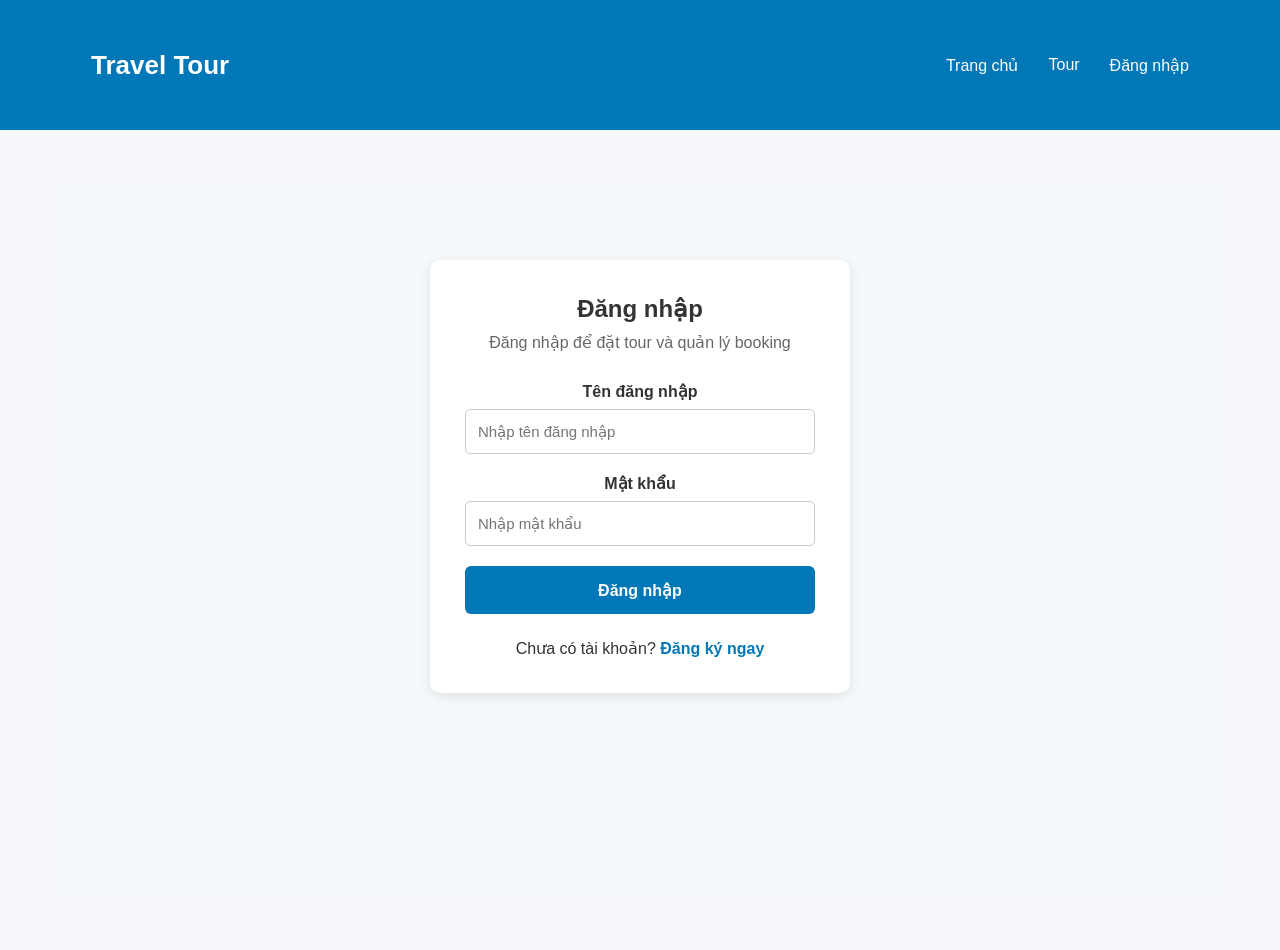
==== pages/admin-bookings.html @ 0fa82b5b "Hoàn thiện quản lý booking và hoàn tiền" ====
<!DOCTYPE html>
<html lang="vi">

<head>
    <meta charset="UTF-8">
    <meta name="viewport" content="width=device-width, initial-scale=1.0">

    <title>Quản lý Booking - Travel Tour</title>

    <link rel="stylesheet" href="../css/style.css">
</head>

<body>

    <!-- Header -->
    <header class="header">

        <div class="container navbar">

            <div class="logo">
                Travel Tour
            </div>

            <nav class="menu">

                <a href="../index.html">
                    Trang chủ
                </a>

                <a href="tours.html">
                    Tour
                </a>

                <a href="admin-bookings.html">
                    Quản lý Booking
                </a>

                <a href="#" id="logoutLink">
                    Đăng xuất
                </a>

            </nav>

        </div>

    </header>


    <!-- Nội dung -->
    <main>

        <section class="booking-page">

            <div class="container">

                <div class="section-title">

                    <h1>
                        Quản lý Booking
                    </h1>

                    <p>
                        Quản lý đơn đặt tour và hoàn tiền
                    </p>

                </div>


                <!-- Danh sách Booking -->

                <div id="bookingList">

                    <p>
                        Đang tải danh sách booking...
                    </p>

                </div>

            </div>

        </section>

    </main>


    <script src="../js/api.js"></script>

    <script>

        // =========================
        // Kiểm tra đăng nhập
        // =========================

        const token =
            localStorage.getItem("token");

        const userData =
            localStorage.getItem("user");


        if (!token || !userData) {

            alert(
                "Bạn cần đăng nhập."
            );

            window.location.href =
                "login.html";

        }


        const user =
            JSON.parse(userData);


        // =========================
        // Kiểm tra quyền
        // =========================

        if (
            user.role !== "Admin" &&
            user.role !== "Staff"
        ) {

            alert(
                "Bạn không có quyền truy cập trang này."
            );

            window.location.href =
                "../index.html";

        }


        // =========================
        // Hiển thị danh sách Booking
        // =========================

        async function loadBookings() {

            const bookingList =
                document.getElementById(
                    "bookingList"
                );


            try {

                const response =
                    await fetch(
                        `${API_BASE_URL}/Booking`,
                        {
                            headers: {

                                "Authorization":
                                    `Bearer ${token}`

                            }
                        }
                    );


                if (!response.ok) {

                    throw new Error(
                        "Không thể lấy danh sách booking"
                    );

                }


                const bookings =
                    await response.json();


                // Không có booking

                if (bookings.length === 0) {

                    bookingList.innerHTML = `

                        <div class="booking-form">

                            <h2>
                                Chưa có booking
                            </h2>

                            <p>
                                Hệ thống chưa có đơn đặt tour nào.
                            </p>

                        </div>

                    `;

                    return;

                }


                // Xóa nội dung cũ

                bookingList.innerHTML = "";


                // Hiển thị từng booking

                bookings.forEach(
                    booking => {

                        const bookingItem =
                            document.createElement(
                                "div"
                            );


                        bookingItem.className =
                            "booking-form";


                        bookingItem.innerHTML = `

                            <h2>
                                Booking #${booking.bookingId}
                            </h2>


                            <div class="summary-item">

                                <span>
                                    Tour ID
                                </span>

                                <strong>
                                    ${booking.tourId}
                                </strong>

                            </div>


                            <div class="summary-item">

                                <span>
                                    Customer ID
                                </span>

                                <strong>
                                    ${booking.customerId}
                                </strong>

                            </div>


                            <div class="summary-item">

                                <span>
                                    Số lượng
                                </span>

                                <strong>
                                    ${booking.numberOfPeople}
                                    người
                                </strong>

                            </div>


                            <div class="summary-item">

                                <span>
                                    Tổng tiền
                                </span>

                                <strong>
                                    ${formatPrice(
                                        booking.totalPrice
                                    )}
                                </strong>

                            </div>


                            <div class="summary-item">

                                <span>
                                    Ngày đặt
                                </span>

                                <strong>
                                    ${formatDate(
                                        booking.bookingDate
                                    )}
                                </strong>

                            </div>


                            <div class="summary-item">

                                <span>
                                    Trạng thái
                                </span>

                                <strong>
                                    ${booking.status}
                                </strong>

                            </div>


                            ${
                                booking.status === "Cancelled"
                                ?

                                `

                                    <button
                                        class="booking-button"
                                        type="button"
                                        onclick="refundBooking(${booking.bookingId})">

                                        Hoàn tiền

                                    </button>

                                `

                                :

                                booking.status === "Refunded"

                                ?

                                `

                                    <p>
                                        <strong>
                                            Đã hoàn tiền
                                        </strong>
                                    </p>

                                `

                                :

                                ""

                            }

                        `;


                        bookingList.appendChild(
                            bookingItem
                        );

                    }
                );

            }
            catch (error) {

                console.error(error);


                bookingList.innerHTML = `

                    <div class="booking-form">

                        <p>
                            Không thể tải danh sách booking.
                        </p>

                    </div>

                `;

            }

        }


        // =========================
        // Hoàn tiền
        // =========================

        async function refundBooking(
            bookingId
        ) {

            const confirmRefund =
                confirm(
                    "Bạn có chắc chắn muốn hoàn tiền cho booking này không?"
                );


            if (!confirmRefund) {

                return;

            }


            try {

                const response =
                    await fetch(
                        `${API_BASE_URL}/Booking/${bookingId}/refund`,
                        {
                            method: "POST",

                            headers: {

                                "Authorization":
                                    `Bearer ${token}`

                            }
                        }
                    );


                const text =
                    await response.text();


                console.log(
                    "Refund status:",
                    response.status
                );


                console.log(
                    "Refund response:",
                    text
                );


                if (!response.ok) {

                    let message =
                        "Hoàn tiền thất bại.";


                    try {

                        const data =
                            JSON.parse(text);

                        message =
                            data.message ||
                            message;

                    }
                    catch (e) {
                        // Không phải JSON
                    }


                    alert(message);

                    return;

                }


                let message =
                    "Hoàn tiền thành công!";


                if (text) {

                    try {

                        const data =
                            JSON.parse(text);

                        message =
                            data.message ||
                            message;

                    }
                    catch (e) {
                        // Không phải JSON
                    }

                }


                alert(message);


                // Tải lại danh sách

                loadBookings();

            }
            catch (error) {

                console.error(error);

                alert(
                    "Không thể kết nối đến Backend."
                );

            }

        }


        // =========================
        // Định dạng tiền
        // =========================

        function formatPrice(price) {

            return Number(price)
                .toLocaleString("vi-VN")
                + " VNĐ";

        }


        // =========================
        // Định dạng ngày
        // =========================

        function formatDate(date) {

            return new Date(date)
                .toLocaleString("vi-VN");

        }


        // =========================
        // Đăng xuất
        // =========================

        const logoutLink =
            document.getElementById(
                "logoutLink"
            );


        logoutLink.addEventListener(
            "click",
            function (event) {

                event.preventDefault();


                localStorage.removeItem(
                    "token"
                );

                localStorage.removeItem(
                    "user"
                );

                localStorage.removeItem(
                    "booking"
                );


                window.location.href =
                    "../index.html";

            }
        );


        // =========================
        // Chạy
        // =========================

        loadBookings();

    </script>

</body>

</html>
---- css/style.css ----
* {
    margin: 0;
    padding: 0;
    box-sizing: border-box;
}

body {
    font-family: Arial, sans-serif;
    background-color: #f5f7fa;
    color: #333;
}

header {
    background-color: #0077b6;
    color: white;
    padding: 30px;
    text-align: center;
}

header h1 {
    margin-bottom: 10px;
}

main {
    max-width: 1200px;
    margin: 40px auto;
    padding: 20px;
    text-align: center;
}

.container {
    width: 90%;
    max-width: 1200px;
    margin: 0 auto;
}

/* Header */

.header {
    background-color: #0077b6;
    color: white;
}

.navbar {
    min-height: 70px;
    display: flex;
    align-items: center;
    justify-content: space-between;
}

.logo {
    font-size: 26px;
    font-weight: bold;
}

.menu {
    display: flex;
    gap: 30px;
}

.menu a {
    color: white;
    text-decoration: none;
    font-size: 16px;
}

.menu a:hover {
    text-decoration: underline;
}

/* Hero */

.hero {
    min-height: 500px;
    display: flex;
    align-items: center;
    text-align: center;
    background-color: #eaf6ff;
}

.hero-content {
    padding: 60px 20px;
}

.hero h1 {
    font-size: 42px;
    margin-bottom: 20px;
}

.hero p {
    font-size: 20px;
    margin-bottom: 30px;
}

.hero button {
    padding: 14px 30px;
    border: none;
    border-radius: 6px;
    background-color: #0077b6;
    color: white;
    font-size: 16px;
    cursor: pointer;
}

.hero button:hover {
    background-color: #005f8f;
}

/* Tour nổi bật */

.featured-tours {
    padding: 70px 0;
    background-color: #ffffff;
}

.section-title {
    text-align: center;
    margin-bottom: 40px;
}

.section-title h2 {
    font-size: 32px;
    margin-bottom: 10px;
}

.section-title p {
    color: #666;
    font-size: 17px;
}

.tour-list {
    display: grid;
    grid-template-columns: repeat(3, 1fr);
    gap: 25px;
}

.tour-card {
    background-color: white;
    border-radius: 10px;
    overflow: hidden;
    box-shadow: 0 3px 12px rgba(0, 0, 0, 0.12);
    transition: transform 0.2s;
}

.tour-card:hover {
    transform: translateY(-5px);
}

.tour-image {
    height: 180px;
    background-color: #90dbf4;
    display: flex;
    align-items: center;
    justify-content: center;
}

.tour-image span {
    font-size: 28px;
    font-weight: bold;
    color: white;
}

.tour-info {
    padding: 20px;
}

.tour-info h3 {
    font-size: 20px;
    margin-bottom: 12px;
}

.tour-info p {
    margin-bottom: 10px;
    line-height: 1.5;
}

.destination {
    color: #0077b6;
    font-weight: bold;
}

.tour-bottom {
    margin-top: 20px;
    display: flex;
    align-items: center;
    justify-content: space-between;
}

.tour-bottom strong {
    color: #e63946;
    font-size: 17px;
}

.tour-bottom button {
    border: none;
    padding: 10px 15px;
    border-radius: 5px;
    background-color: #0077b6;
    color: white;
    cursor: pointer;
}

.tour-bottom button:hover {
    background-color: #005f8f;
}

/* Tìm kiếm tour */

.search-section {
    padding: 70px 0;
    background-color: #f5f9fc;
}

.search-box {
    background-color: white;
    padding: 30px;
    border-radius: 10px;
    box-shadow: 0 3px 12px rgba(0, 0, 0, 0.1);

    display: grid;
    grid-template-columns: 1.5fr 1fr 1fr auto;
    gap: 20px;
    align-items: end;
}

.search-field {
    display: flex;
    flex-direction: column;
}

.search-field label {
    margin-bottom: 8px;
    font-weight: bold;
}

.search-field input {
    height: 45px;
    padding: 0 12px;
    border: 1px solid #ccc;
    border-radius: 5px;
    font-size: 15px;
}

.search-field input:focus {
    outline: none;
    border-color: #0077b6;
}

.search-button {
    height: 45px;
    padding: 0 25px;
    border: none;
    border-radius: 5px;
    background-color: #0077b6;
    color: white;
    font-size: 15px;
    cursor: pointer;
}

.search-button:hover {
    background-color: #005f8f;
}
/* Trang danh sách Tour */

.tour-page {
    padding: 70px 0;
    min-height: 600px;
    background-color: #f5f9fc;
}

.tour-page .section-title h1 {
    font-size: 36px;
}
/* Trang chi tiết Tour */

.tour-detail {
    padding: 60px 0;
    background-color: #f5f9fc;
    min-height: 700px;
}

.detail-image {
    height: 300px;
    background-color: #90dbf4;
    border-radius: 10px;
    display: flex;
    align-items: center;
    justify-content: center;
    margin-bottom: 35px;
}

.detail-image span {
    color: white;
    font-size: 42px;
    font-weight: bold;
}

.detail-content {
    display: grid;
    grid-template-columns: 2fr 1fr;
    gap: 35px;
}

.detail-main {
    background-color: white;
    padding: 30px;
    border-radius: 10px;
}

.detail-main h1 {
    font-size: 32px;
    margin-bottom: 15px;
}

.detail-location {
    color: #0077b6;
    font-weight: bold;
}

.tour-meta {
    display: flex;
    gap: 25px;
    margin: 25px 0;
    padding: 15px 0;
    border-top: 1px solid #ddd;
    border-bottom: 1px solid #ddd;
}

.detail-main h2 {
    margin-top: 30px;
    margin-bottom: 15px;
}

.detail-main p {
    line-height: 1.7;
}

.itinerary {
    margin-top: 20px;
}

.day {
    border-left: 4px solid #0077b6;
    padding: 10px 20px;
    margin-bottom: 15px;
    background-color: #f5f9fc;
}

.day h3 {
    margin-bottom: 8px;
}

.booking-card {
    background-color: white;
    padding: 30px;
    border-radius: 10px;
    height: fit-content;
    box-shadow: 0 3px 12px rgba(0, 0, 0, 0.1);
}

.booking-card h2 {
    margin-bottom: 25px;
}

.booking-card p {
    margin-top: 20px;
    margin-bottom: 8px;
    color: #666;
}

.booking-card strong {
    display: block;
    color: #e63946;
    font-size: 25px;
    margin-bottom: 20px;
}

.booking-card span {
    display: block;
    margin-bottom: 25px;
}

.booking-button {
    width: 100%;
    height: 50px;
    border: none;
    border-radius: 6px;
    background-color: #0077b6;
    color: white;
    font-size: 17px;
    font-weight: bold;
    cursor: pointer;
}

.booking-button:hover {
    background-color: #005f8f;
}
/* Trang đặt Tour */

.booking-page {
    padding: 70px 0;
    background-color: #f5f9fc;
    min-height: 700px;
}

.booking-layout {
    display: grid;
    grid-template-columns: 2fr 1fr;
    gap: 30px;
}

.booking-form,
.booking-summary {
    background-color: white;
    padding: 30px;
    border-radius: 10px;
    box-shadow: 0 3px 12px rgba(0, 0, 0, 0.08);
}

.booking-form h2,
.booking-summary h2 {
    margin-bottom: 25px;
}

.form-group {
    margin-bottom: 20px;
}

.form-group label {
    display: block;
    margin-bottom: 8px;
    font-weight: bold;
}

.form-group input {
    width: 100%;
    height: 45px;
    padding: 0 12px;
    border: 1px solid #ccc;
    border-radius: 5px;
    font-size: 15px;
    box-sizing: border-box;
}

.form-group input:focus {
    outline: none;
    border-color: #0077b6;
}

.booking-form .booking-button {
    width: 100%;
    margin-top: 10px;
}

.summary-item {
    margin-bottom: 22px;
}

.summary-item span {
    display: block;
    color: #666;
    margin-bottom: 7px;
}

.summary-item strong {
    display: block;
}

.booking-summary hr {
    border: none;
    border-top: 1px solid #ddd;
    margin: 25px 0;
}

.summary-total {
    display: flex;
    justify-content: space-between;
    align-items: center;
}

.summary-total strong {
    color: #e63946;
    font-size: 22px;
}
/* Trang thanh toán */

.payment-page {
    padding: 70px 0;
    background-color: #f5f9fc;
    min-height: 700px;
}

.payment-layout {
    display: grid;
    grid-template-columns: 2fr 1fr;
    gap: 30px;
}

.payment-method,
.payment-summary {
    background-color: white;
    padding: 30px;
    border-radius: 10px;
    box-shadow: 0 3px 12px rgba(0, 0, 0, 0.08);
}

.payment-method h2,
.payment-summary h2 {
    margin-bottom: 25px;
}

.payment-option {
    display: flex;
    align-items: center;
    gap: 12px;

    padding: 18px;
    margin-bottom: 15px;

    border: 1px solid #ddd;
    border-radius: 6px;

    cursor: pointer;
}

.payment-option:hover {
    border-color: #0077b6;
}

.payment-option input {
    width: 18px;
    height: 18px;
}

.payment-option span {
    font-size: 16px;
}

.bank-info {
    margin-top: 25px;
    padding: 20px;
    background-color: #f5f9fc;
    border-radius: 6px;
}

.bank-info h3 {
    margin-bottom: 15px;
}

.bank-info p {
    margin-bottom: 10px;
}

.payment-summary .summary-item {
    margin-bottom: 22px;
}

.payment-summary .summary-item span {
    display: block;
    color: #666;
    margin-bottom: 7px;
}

.payment-summary .summary-item strong {
    display: block;
}

.payment-summary hr {
    border: none;
    border-top: 1px solid #ddd;
    margin: 25px 0;
}

.payment-summary .summary-total {
    display: flex;
    justify-content: space-between;
    align-items: center;
}

.payment-summary .summary-total strong {
    color: #e63946;
    font-size: 23px;
}

.payment-button {
    width: 100%;
    height: 50px;

    margin-top: 30px;

    border: none;
    border-radius: 6px;

    background-color: #0077b6;
    color: white;

    font-size: 17px;
    font-weight: bold;

    cursor: pointer;
}

.payment-button:hover {
    background-color: #005f8f;
}
/* Trang đăng nhập / đăng ký */

.auth-page {
    min-height: 700px;
    padding: 70px 0;

    background-color: #f5f9fc;

    display: flex;
    justify-content: center;
    align-items: flex-start;
}

.auth-container {
    width: 420px;

    background-color: white;

    padding: 35px;

    border-radius: 10px;

    box-shadow: 0 3px 12px rgba(0, 0, 0, 0.1);
}

.auth-container h1 {
    text-align: center;
    margin-bottom: 10px;
}

.auth-description {
    text-align: center;
    color: #666;
    margin-bottom: 30px;
}

.auth-button {
    width: 100%;
    height: 48px;

    border: none;
    border-radius: 6px;

    background-color: #0077b6;
    color: white;

    font-size: 16px;
    font-weight: bold;

    cursor: pointer;
}

.auth-button:hover {
    background-color: #005f8f;
}

.auth-footer {
    text-align: center;
    margin-top: 25px;
}

.auth-footer a {
    color: #0077b6;
    text-decoration: none;
    font-weight: bold;
}
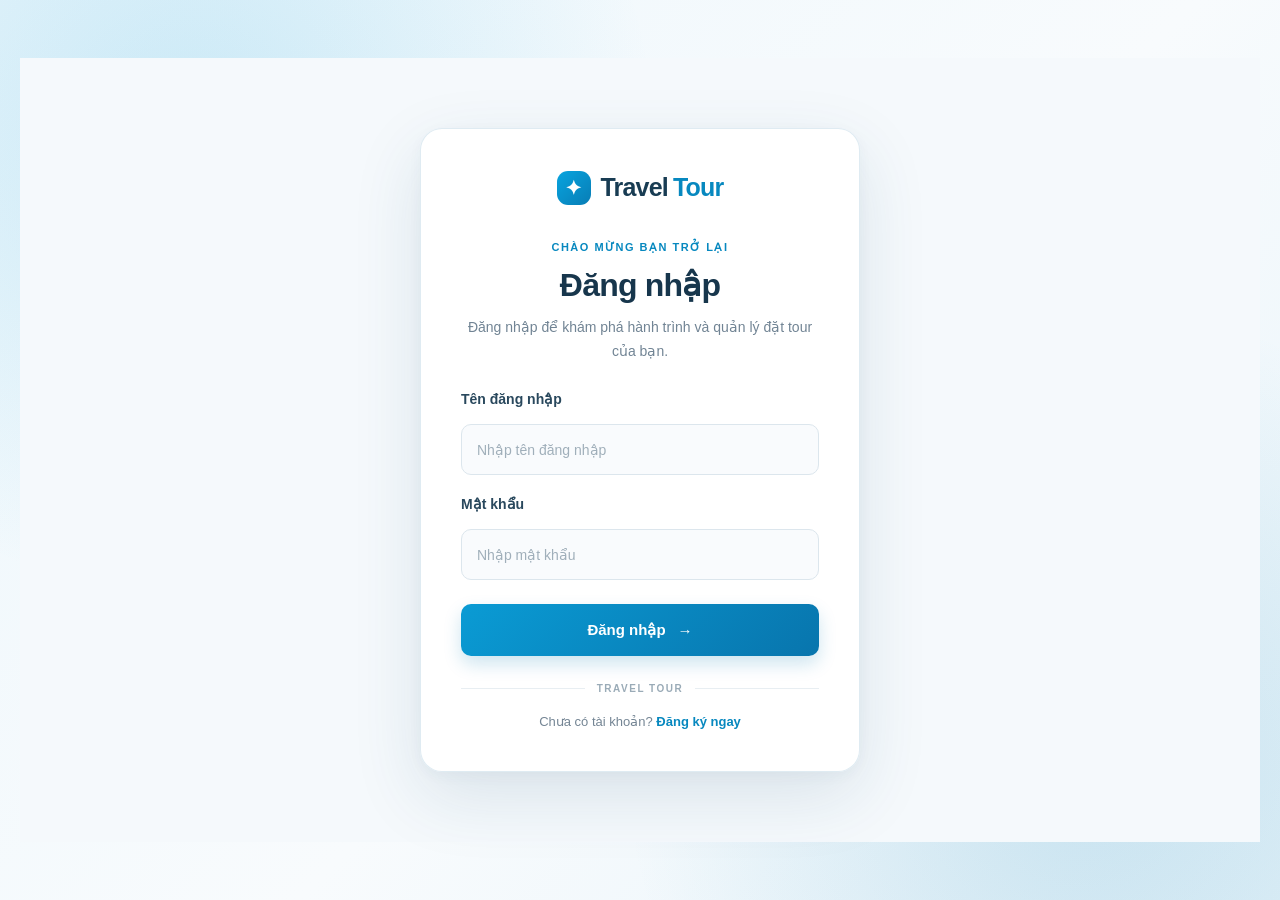
==== commit 88175869: "sửa lỗi chức năng" ====
--- a/pages/admin-bookings.html
+++ b/pages/admin-bookings.html
@@ -14,35 +14,15 @@
 
     <!-- Header -->
     <header class="header">
-
         <div class="container navbar">
-
-            <div class="logo">
-                Travel Tour
-            </div>
+            <a href="../index.html" class="logo">Travel Tour</a>
 
             <nav class="menu">
-
-                <a href="../index.html">
-                    Trang chủ
-                </a>
-
-                <a href="tours.html">
-                    Tour
-                </a>
-
-                <a href="admin-bookings.html">
-                    Quản lý Booking
-                </a>
-
-                <a href="#" id="logoutLink">
-                    Đăng xuất
-                </a>
-
+                <a href="../index.html" data-nav="home">Trang chủ</a>
+                <a href="tours.html" data-nav="tours">Tour</a>
+                <a href="login.html" data-nav="login" id="loginLink">Đăng nhập</a>
             </nav>
-
         </div>
-
     </header>
 
 
@@ -295,6 +275,18 @@
 
                             </div>
 
+                            <div class="summary-item">
+
+                                <span>
+                                    Ngày đi
+                                </span>
+
+                                <strong>
+                                    ${booking.departureDate ? formatDate(booking.departureDate) : "Chưa xác định"}
+                                </strong>
+
+                            </div>
+
 
                             <div class="summary-item">
 
@@ -312,41 +304,35 @@
                             ${
                                 booking.status === "Cancelled"
                                 ?
-
                                 `
-
                                     <button
                                         class="booking-button"
                                         type="button"
                                         onclick="refundBooking(${booking.bookingId})">
-
                                         Hoàn tiền
-
                                     </button>
-
                                 `
-
                                 :
-
                                 booking.status === "Refunded"
-
                                 ?
-
                                 `
-
                                     <p>
                                         <strong>
                                             Đã hoàn tiền
                                         </strong>
                                     </p>
-
                                 `
-
                                 :
-
                                 ""
-
                             }
+
+                            <button
+                                class="booking-button"
+                                type="button"
+                                style="background: #087db5; margin-top: 10px;"
+                                onclick="window.open('invoice.html?bookingId=${booking.bookingId}', '_blank')">
+                                🖨️ In hóa đơn
+                            </button>
 
                         `;
 
@@ -534,43 +520,6 @@
 
 
         // =========================
-        // Đăng xuất
-        // =========================
-
-        const logoutLink =
-            document.getElementById(
-                "logoutLink"
-            );
-
-
-        logoutLink.addEventListener(
-            "click",
-            function (event) {
-
-                event.preventDefault();
-
-
-                localStorage.removeItem(
-                    "token"
-                );
-
-                localStorage.removeItem(
-                    "user"
-                );
-
-                localStorage.removeItem(
-                    "booking"
-                );
-
-
-                window.location.href =
-                    "../index.html";
-
-            }
-        );
-
-
-        // =========================
         // Chạy
         // =========================
 
@@ -578,6 +527,7 @@
 
     </script>
 
+    <script src="../js/navbar.js"></script>
 </body>
 
 </html>
--- a/css/style.css
+++ b/css/style.css
@@ -668,4 +668,1812 @@
     color: #0077b6;
     text-decoration: none;
     font-weight: bold;
+}
+
+/* =========================
+   ĐÁNH GIÁ TOUR
+========================= */
+
+.tour-reviews {
+    margin-top: 30px;
+    padding-top: 24px;
+    border-top: 1px solid #e5e7eb;
+}
+
+.tour-reviews h2 {
+    margin-bottom: 20px;
+    color: #263238;
+    font-size: 24px;
+}
+
+.tour-reviews h3 {
+    margin: 20px 0 14px;
+    color: #263238;
+    font-size: 20px;
+}
+
+.review-item {
+    margin-bottom: 16px;
+    padding: 16px;
+    background: #f8fafc;
+    border: 1px solid #e5e7eb;
+    border-radius: 10px;
+}
+
+.review-stars {
+    margin: 0 0 8px;
+    color: #f59e0b;
+    font-size: 20px;
+    letter-spacing: 2px;
+}
+
+.review-item p {
+    line-height: 1.6;
+    overflow-wrap: anywhere;
+}
+
+.review-item small {
+    color: #64748b;
+}
+
+#reviewForm label {
+    display: block;
+    margin: 14px 0 6px;
+    font-weight: 600;
+}
+
+#reviewRating,
+#reviewComment {
+    width: 100%;
+    padding: 10px 12px;
+    border: 1px solid #cbd5e1;
+    border-radius: 8px;
+    font: inherit;
+}
+
+#reviewComment {
+    resize: vertical;
+    min-height: 100px;
+}
+
+#reviewForm button {
+    margin-top: 14px;
+    padding: 11px 20px;
+    border: none;
+    border-radius: 8px;
+    background: #087db5;
+    color: white;
+    font-weight: 600;
+    cursor: pointer;
+}
+
+#reviewForm button:hover {
+    background: #066694;
+}
+
+#reviewMessage {
+    margin-top: 12px;
+    color: #334155;
+}
+
+/* Bản đồ vị trí tour */
+.tour-map {
+    margin-top: 28px;
+    padding-top: 20px;
+    border-top: 1px solid #e5e7eb;
+}
+
+.tour-map h2 {
+    margin-bottom: 16px;
+    color: #263238;
+    font-size: 22px;
+}
+
+.tour-map iframe {
+    display: block;
+    width: 100%;
+    max-width: 100%;
+    border-radius: 10px;
+    background: #f1f5f9;
+}
+
+.tour-map p {
+    color: #64748b;
+    line-height: 1.6;
+}
+
+/* ========================================
+   TRAVEL TOUR - HOMEPAGE MODERN UI
+======================================== */
+
+html {
+    scroll-behavior: smooth;
+}
+
+body {
+    font-family: "Segoe UI", Arial, sans-serif;
+    color: #183044;
+}
+
+/* Header */
+.header {
+    position: sticky;
+    top: 0;
+    z-index: 1000;
+    background: rgba(255, 255, 255, 0.97);
+    color: #183044;
+    box-shadow: 0 3px 20px rgba(15, 45, 70, 0.08);
+}
+
+.navbar {
+    min-height: 82px;
+    gap: 24px;
+}
+
+.logo {
+    color: #087db5;
+    font-size: 28px;
+    font-weight: 800;
+    letter-spacing: -0.8px;
+    white-space: nowrap;
+    text-decoration: none;
+    display: inline-block;
+    cursor: pointer;
+    transition: color 0.2s;
+}
+
+.logo:hover {
+    color: #005f8f;
+    text-decoration: none;
+}
+
+.menu {
+    display: flex;
+    align-items: center;
+    justify-content: flex-end;
+    flex-wrap: wrap;
+    gap: 10px;
+}
+
+.menu a {
+    color: #30485b;
+    padding: 10px 14px;
+    border-radius: 8px;
+    font-size: 14px;
+    font-weight: 600;
+    text-decoration: none;
+    transition: background 0.2s, color 0.2s;
+    display: inline-block;
+}
+
+.menu a:hover {
+    color: #087db5;
+    background: #eaf6ff;
+    text-decoration: none;
+}
+
+.menu a.active {
+    color: #087db5;
+    background: #eaf6ff;
+    font-weight: 700;
+}
+
+.menu .user-badge {
+    display: inline-flex;
+    align-items: center;
+    gap: 6px;
+    padding: 8px 14px;
+    border-radius: 20px;
+    background: #f0f7fc;
+    color: #087db5;
+    font-size: 13px;
+    font-weight: 600;
+    border: 1px solid #cde4f5;
+    white-space: nowrap;
+}
+
+/* Hero */
+.hero {
+    position: relative;
+    min-height: 590px;
+    display: flex;
+    align-items: center;
+    overflow: hidden;
+    text-align: left;
+    color: #ffffff;
+
+    background:
+        linear-gradient(
+            90deg,
+            rgba(7, 29, 48, 0.88) 0%,
+            rgba(7, 42, 65, 0.68) 48%,
+            rgba(7, 42, 65, 0.12) 100%
+        ),
+        url("https://images.unsplash.com/photo-1476514525535-07fb3b4ae5f1?auto=format&fit=crop&w=2000&q=85")
+        center 52% / cover no-repeat;
+}
+
+.hero-content {
+    padding: 75px 0;
+}
+
+.hero-label {
+    display: inline-block;
+    margin-bottom: 22px;
+    padding: 9px 14px;
+    border: 1px solid rgba(255, 255, 255, 0.45);
+    border-radius: 30px;
+    background: rgba(255, 255, 255, 0.12);
+    font-size: 12px;
+    font-weight: 700;
+    letter-spacing: 1.5px;
+}
+
+.hero h1 {
+    max-width: 760px;
+    margin-bottom: 22px;
+    font-size: clamp(36px, 5vw, 62px);
+    font-weight: 800;
+    line-height: 1.15;
+    letter-spacing: -1.5px;
+}
+
+.hero h1 span {
+    color: #70dcff;
+}
+
+.hero p {
+    max-width: 600px;
+    margin-bottom: 30px;
+    color: #e5f2f9;
+    font-size: 18px;
+    line-height: 1.8;
+}
+
+.hero-actions {
+    display: flex;
+    align-items: center;
+    flex-wrap: wrap;
+    gap: 14px;
+}
+
+.hero-button,
+.hero-secondary {
+    display: inline-flex;
+    min-height: 50px;
+    align-items: center;
+    justify-content: center;
+    gap: 12px;
+    padding: 0 23px;
+    border-radius: 9px;
+    font-size: 15px;
+    font-weight: 700;
+    text-decoration: none;
+    transition: transform 0.2s, background 0.2s;
+}
+
+.hero-button {
+    background: #08a4df;
+    color: #ffffff;
+    box-shadow: 0 8px 22px rgba(0, 140, 200, 0.25);
+}
+
+.hero-button:hover {
+    background: #0787bb;
+    transform: translateY(-2px);
+}
+
+.hero-secondary {
+    border: 1px solid rgba(255, 255, 255, 0.65);
+    color: #ffffff;
+}
+
+.hero-secondary:hover {
+    background: rgba(255, 255, 255, 0.15);
+}
+
+.hero-highlights {
+    display: flex;
+    flex-wrap: wrap;
+    gap: 38px;
+    margin-top: 44px;
+}
+
+.hero-highlights div {
+    display: flex;
+    flex-direction: column;
+    gap: 6px;
+}
+
+.hero-highlights strong {
+    color: #ffffff;
+    font-size: 16px;
+}
+
+.hero-highlights span {
+    color: #d7e8f2;
+    font-size: 13px;
+}
+
+/* Section headings */
+.featured-tours,
+.search-section {
+    padding: 82px 0;
+}
+
+.section-title {
+    margin-bottom: 42px;
+}
+
+.section-title h2 {
+    margin-bottom: 12px;
+    color: #17364c;
+    font-size: clamp(27px, 3vw, 36px);
+    font-weight: 800;
+    letter-spacing: -0.7px;
+}
+
+.section-title p {
+    color: #708393;
+    font-size: 16px;
+}
+
+/* Tour cards */
+.tour-list {
+    grid-template-columns: repeat(3, minmax(0, 1fr));
+    gap: 26px;
+}
+
+.tour-card {
+    border: 1px solid #e8eef3;
+    border-radius: 16px;
+    box-shadow: 0 8px 26px rgba(22, 55, 78, 0.07);
+    transition: transform 0.25s, box-shadow 0.25s;
+}
+
+.tour-card:hover {
+    transform: translateY(-7px);
+    box-shadow: 0 18px 36px rgba(22, 55, 78, 0.14);
+}
+
+.tour-image {
+    position: relative;
+    height: 220px;
+    overflow: hidden;
+    background-position: center;
+    background-size: cover;
+}
+
+.tour-card:nth-child(1) .tour-image {
+    background-image:
+        linear-gradient(0deg, rgba(5, 25, 40, 0.35), transparent 70%),
+        url("https://images.unsplash.com/photo-1528127269322-539801943592?auto=format&fit=crop&w=900&q=80");
+}
+
+.tour-card:nth-child(2) .tour-image {
+    background-image:
+        linear-gradient(0deg, rgba(5, 25, 40, 0.35), transparent 70%),
+        url("https://images.unsplash.com/photo-1559592413-7cec4d0cae2b?auto=format&fit=crop&w=900&q=80");
+}
+
+.tour-card:nth-child(3) .tour-image {
+    background-image:
+        linear-gradient(0deg, rgba(5, 25, 40, 0.35), transparent 70%),
+        url("https://images.unsplash.com/photo-1510414842594-a61c69b5ae57?auto=format&fit=crop&w=900&q=80");
+}
+
+.tour-image span {
+    align-self: flex-end;
+    width: 100%;
+    padding: 20px;
+    font-size: 20px;
+    text-align: left;
+    letter-spacing: 1px;
+    text-shadow: 0 2px 8px rgba(0, 0, 0, 0.45);
+}
+
+.tour-info {
+    padding: 23px;
+}
+
+.tour-info h3 {
+    min-height: 48px;
+    margin-bottom: 12px;
+    color: #19384e;
+    font-size: 19px;
+    line-height: 1.45;
+}
+
+.tour-info p {
+    color: #6b7d8b;
+    font-size: 14px;
+    line-height: 1.7;
+}
+
+.tour-info .destination {
+    color: #087db5;
+    font-weight: 700;
+}
+
+.tour-bottom {
+    gap: 12px;
+    flex-wrap: wrap;
+    margin-top: 22px;
+    padding-top: 17px;
+    border-top: 1px solid #edf1f4;
+}
+
+.tour-bottom strong {
+    color: #e35d48;
+    font-size: 17px;
+}
+
+.tour-detail-button {
+    display: inline-flex;
+    align-items: center;
+    gap: 8px;
+    padding: 10px 13px;
+    border-radius: 8px;
+    background: #087db5;
+    color: #ffffff;
+    font-size: 13px;
+    font-weight: 700;
+    text-decoration: none;
+    transition: background 0.2s;
+}
+
+.tour-detail-button:hover {
+    background: #05618c;
+}
+
+/* Search box */
+.search-section {
+    background: #f0f6fa;
+}
+
+.search-box {
+    gap: 18px;
+    padding: 30px;
+    border: 1px solid #e4edf3;
+    border-radius: 16px;
+    box-shadow: 0 10px 30px rgba(22, 55, 78, 0.06);
+}
+
+.search-field label {
+    margin-bottom: 10px;
+    color: #30485b;
+    font-size: 14px;
+}
+
+.search-field input {
+    width: 100%;
+    height: 49px;
+    border: 1px solid #d7e1e9;
+    border-radius: 9px;
+    background: #ffffff;
+    color: #183044;
+    transition: border-color 0.2s, box-shadow 0.2s;
+}
+
+.search-field input:focus {
+    border-color: #078bc3;
+    box-shadow: 0 0 0 3px rgba(8, 139, 195, 0.12);
+}
+
+.search-button {
+    min-height: 49px;
+    padding: 0 24px;
+    border-radius: 9px;
+    background: #087db5;
+    font-weight: 700;
+    transition: background 0.2s, transform 0.2s;
+}
+
+.search-button:hover {
+    background: #05618c;
+    transform: translateY(-1px);
+}
+
+/* Responsive */
+@media (max-width: 900px) {
+    .navbar {
+        padding-top: 15px;
+        padding-bottom: 15px;
+        flex-direction: column;
+        justify-content: center;
+    }
+
+    .menu {
+        justify-content: center;
+        gap: 5px;
+    }
+
+    .tour-list {
+        grid-template-columns: repeat(2, minmax(0, 1fr));
+    }
+
+    .search-box {
+        grid-template-columns: repeat(2, minmax(0, 1fr));
+    }
+
+    .search-button {
+        width: 100%;
+    }
+
+    .hero {
+        min-height: 540px;
+        background-position: center;
+    }
+}
+
+@media (max-width: 600px) {
+    .container {
+        width: 92%;
+    }
+
+    .navbar {
+        gap: 12px;
+    }
+
+    .logo {
+        font-size: 25px;
+    }
+
+    .menu a {
+        padding: 8px;
+        font-size: 13px;
+    }
+
+    .hero {
+        min-height: 560px;
+        background-position: 58% center;
+    }
+
+    .hero-content {
+        padding: 55px 0;
+    }
+
+    .hero h1 {
+        font-size: 37px;
+        letter-spacing: -0.8px;
+    }
+
+    .hero p {
+        font-size: 16px;
+    }
+
+    .hero-highlights {
+        gap: 20px;
+        margin-top: 32px;
+    }
+
+    .hero-highlights div {
+        min-width: 40%;
+    }
+
+    .featured-tours,
+    .search-section {
+        padding: 55px 0;
+    }
+
+    .tour-list,
+    .search-box {
+        grid-template-columns: 1fr;
+    }
+
+    .tour-image {
+        height: 210px;
+    }
+
+    .tour-info h3 {
+        min-height: auto;
+    }
+
+    .search-box {
+        padding: 20px;
+    }
+}
+
+/* ========================================
+   LOGIN PAGE - MODERN AUTHENTICATION
+======================================== */
+
+body.login-page {
+    min-height: 100vh;
+    margin: 0;
+    background:
+        radial-gradient(
+            circle at 15% 15%,
+            rgba(31, 165, 220, 0.18),
+            transparent 35%
+        ),
+        radial-gradient(
+            circle at 85% 85%,
+            rgba(7, 125, 181, 0.16),
+            transparent 35%
+        ),
+        linear-gradient(135deg, #edf7fc 0%, #f8fbfd 55%, #e8f4fa 100%);
+}
+
+.login-main {
+    width: 100%;
+    min-height: 100vh;
+    max-width: none;
+    margin: 0;
+    padding: 35px 20px;
+    display: flex;
+    align-items: center;
+    justify-content: center;
+    text-align: left;
+}
+
+.login-page .auth-page {
+    width: 100%;
+    display: flex;
+    justify-content: center;
+    align-items: center;
+}
+
+.login-page .auth-container {
+    width: 100%;
+    max-width: 440px;
+    margin: 0;
+    padding: 42px 40px;
+    box-sizing: border-box;
+    background: rgba(255, 255, 255, 0.97);
+    border: 1px solid rgba(220, 233, 241, 0.9);
+    border-radius: 22px;
+    box-shadow:
+        0 24px 70px rgba(28, 74, 103, 0.12),
+        0 4px 14px rgba(28, 74, 103, 0.04);
+    text-align: left;
+}
+
+.login-brand {
+    display: flex;
+    align-items: center;
+    justify-content: center;
+    gap: 5px;
+    margin-bottom: 36px;
+    color: #183c53;
+    font-size: 25px;
+    font-weight: 800;
+    letter-spacing: -0.8px;
+    text-decoration: none;
+}
+
+.login-brand > span:last-child {
+    color: #0788bf;
+}
+
+.login-brand-icon {
+    display: inline-flex;
+    align-items: center;
+    justify-content: center;
+    width: 34px;
+    height: 34px;
+    margin-right: 5px;
+    border-radius: 11px;
+    background: linear-gradient(135deg, #08a4df, #087db5);
+    color: white;
+    font-size: 20px;
+}
+
+.login-heading {
+    margin-bottom: 28px;
+    text-align: center;
+}
+
+.login-eyebrow {
+    display: block;
+    margin-bottom: 12px;
+    color: #0788bf;
+    font-size: 11px;
+    font-weight: 800;
+    letter-spacing: 1.5px;
+}
+
+.login-page .auth-container h1 {
+    margin: 0 0 12px;
+    color: #17364c;
+    font-size: 32px;
+    font-weight: 800;
+    letter-spacing: -0.8px;
+}
+
+.login-page .auth-description {
+    margin: 0;
+    color: #718494;
+    font-size: 14px;
+    line-height: 1.7;
+}
+
+.login-page #loginForm {
+    display: flex;
+    flex-direction: column;
+    gap: 21px;
+}
+
+.login-page .form-group {
+    display: flex;
+    flex-direction: column;
+    gap: 9px;
+    margin: 0;
+}
+
+.login-page .form-group label {
+    color: #29485d;
+    font-size: 14px;
+    font-weight: 700;
+}
+
+.login-page .form-group input {
+    width: 100%;
+    height: 51px;
+    padding: 0 15px;
+    box-sizing: border-box;
+    border: 1px solid #dce6ed;
+    border-radius: 10px;
+    outline: none;
+    background: #f9fbfd;
+    color: #183044;
+    font-family: inherit;
+    font-size: 14px;
+    transition:
+        border-color 0.2s,
+        background 0.2s,
+        box-shadow 0.2s;
+}
+
+.login-page .form-group input::placeholder {
+    color: #a0afba;
+}
+
+.login-page .form-group input:focus {
+    border-color: #0788bf;
+    background: #ffffff;
+    box-shadow: 0 0 0 4px rgba(7, 136, 191, 0.11);
+}
+
+.login-page .auth-button {
+    width: 100%;
+    min-height: 52px;
+    display: flex;
+    align-items: center;
+    justify-content: center;
+    gap: 12px;
+    margin-top: 3px;
+    padding: 12px 20px;
+    border: none;
+    border-radius: 10px;
+    background: linear-gradient(135deg, #0a9bd4, #0875ad);
+    box-shadow: 0 8px 18px rgba(8, 125, 181, 0.2);
+    color: #ffffff;
+    font-family: inherit;
+    font-size: 15px;
+    font-weight: 700;
+    cursor: pointer;
+    transition: transform 0.2s, box-shadow 0.2s;
+}
+
+.login-page .auth-button:hover {
+    transform: translateY(-2px);
+    box-shadow: 0 12px 24px rgba(8, 125, 181, 0.27);
+}
+
+.login-page .auth-button:active {
+    transform: translateY(0);
+}
+
+.login-divider {
+    display: flex;
+    align-items: center;
+    gap: 12px;
+    margin: 27px 0 20px;
+    color: #9aabb7;
+    font-size: 10px;
+    font-weight: 700;
+    letter-spacing: 1.5px;
+}
+
+.login-divider span:first-child,
+.login-divider span:last-child {
+    height: 1px;
+    flex: 1;
+    background: #e8eef2;
+}
+
+.login-page .auth-footer {
+    margin: 0;
+    color: #748594;
+    font-size: 13px;
+    text-align: center;
+}
+
+.login-page .auth-footer a {
+    color: #0788bf;
+    font-weight: 700;
+    text-decoration: none;
+}
+
+.login-page .auth-footer a:hover {
+    text-decoration: underline;
+}
+
+.login-back {
+    display: block;
+    margin-top: 24px;
+    color: #758b9a;
+    font-size: 12px;
+    text-align: center;
+    text-decoration: none;
+    transition: color 0.2s;
+}
+
+.login-back:hover {
+    color: #0788bf;
+}
+
+@media (max-width: 480px) {
+    .login-main {
+        padding: 20px 14px;
+    }
+
+    .login-page .auth-container {
+        padding: 32px 24px;
+        border-radius: 18px;
+    }
+
+    .login-brand {
+        margin-bottom: 28px;
+        font-size: 23px;
+    }
+
+    .login-page .auth-container h1 {
+        font-size: 29px;
+    }
+}
+
+/* ========================================
+   TOUR SEARCH & FILTER - MODERN REDESIGN
+   ======================================== */
+.tour-page {
+    padding: 30px 0 80px 0;
+}
+
+.tour-filter-card {
+    background: #ffffff;
+    border-radius: 20px;
+    padding: 28px 32px;
+    box-shadow: 0 10px 35px rgba(15, 45, 70, 0.08);
+    border: 1px solid #e3eef5;
+    margin-bottom: 40px;
+    transition: box-shadow 0.3s;
+}
+
+.tour-filter-card:hover {
+    box-shadow: 0 14px 42px rgba(15, 45, 70, 0.12);
+}
+
+.tour-filter-header {
+    display: flex;
+    justify-content: space-between;
+    align-items: center;
+    flex-wrap: wrap;
+    gap: 15px;
+    padding-bottom: 20px;
+    border-bottom: 1px solid #edf3f8;
+    margin-bottom: 24px;
+}
+
+.filter-badge {
+    display: inline-block;
+    padding: 5px 12px;
+    background: #eaf6ff;
+    color: #087db5;
+    font-size: 13px;
+    font-weight: 700;
+    border-radius: 20px;
+    margin-bottom: 6px;
+    letter-spacing: 0.3px;
+}
+
+.filter-header-left h2 {
+    font-size: 22px;
+    color: #17364c;
+    font-weight: 800;
+    margin: 0;
+}
+
+.filter-stats {
+    font-size: 14px;
+    color: #5d7588;
+    background: #f7fafc;
+    padding: 8px 16px;
+    border-radius: 20px;
+    border: 1px solid #e6eff5;
+}
+
+.filter-stats strong {
+    color: #087db5;
+    font-size: 16px;
+    font-weight: 800;
+}
+
+.filter-grid {
+    display: grid;
+    grid-template-columns: 1.6fr 1fr 1fr 1.1fr;
+    gap: 18px;
+    align-items: flex-end;
+}
+
+.filter-field {
+    display: flex;
+    flex-direction: column;
+    gap: 8px;
+}
+
+.filter-field label {
+    font-size: 13px;
+    font-weight: 700;
+    color: #2c4458;
+    display: flex;
+    align-items: center;
+    gap: 6px;
+}
+
+.field-icon {
+    font-size: 15px;
+}
+
+.filter-field .input-wrapper {
+    position: relative;
+    display: flex;
+    align-items: center;
+}
+
+.filter-field input,
+.filter-field select {
+    width: 100%;
+    height: 48px;
+    padding: 0 16px;
+    border: 1.5px solid #d9e5ee;
+    border-radius: 12px;
+    background: #fbfdfe;
+    font-size: 14px;
+    color: #183044;
+    font-family: inherit;
+    transition: border-color 0.2s, box-shadow 0.2s, background 0.2s;
+    outline: none;
+    box-sizing: border-box;
+}
+
+.filter-field input:focus,
+.filter-field select:focus {
+    border-color: #087db5;
+    background: #ffffff;
+    box-shadow: 0 0 0 3px rgba(8, 125, 181, 0.15);
+}
+
+.filter-field input::placeholder {
+    color: #9cb1c1;
+    font-size: 13.5px;
+}
+
+.btn-clear-input {
+    position: absolute;
+    right: 12px;
+    background: #edf3f8;
+    border: none;
+    color: #6d8597;
+    font-size: 12px;
+    cursor: pointer;
+    width: 24px;
+    height: 24px;
+    border-radius: 50%;
+    display: flex;
+    align-items: center;
+    justify-content: center;
+    line-height: 1;
+    transition: all 0.2s;
+}
+
+.btn-clear-input:hover {
+    background: #e35d48;
+    color: #ffffff;
+}
+
+.filter-footer {
+    display: flex;
+    justify-content: space-between;
+    align-items: center;
+    flex-wrap: wrap;
+    gap: 16px;
+    margin-top: 24px;
+    padding-top: 20px;
+    border-top: 1px solid #edf3f8;
+}
+
+.quick-destinations {
+    display: flex;
+    align-items: center;
+    flex-wrap: wrap;
+    gap: 8px;
+}
+
+.quick-label {
+    font-size: 13px;
+    font-weight: 700;
+    color: #637b8d;
+    margin-right: 4px;
+}
+
+.quick-chip {
+    padding: 6px 14px;
+    border-radius: 20px;
+    background: #f0f6fa;
+    color: #35536b;
+    font-size: 13px;
+    font-weight: 600;
+    border: 1px solid #dce8f0;
+    cursor: pointer;
+    transition: all 0.2s;
+    user-select: none;
+}
+
+.quick-chip:hover {
+    background: #eaf6ff;
+    color: #087db5;
+    border-color: #badcf5;
+    transform: translateY(-1px);
+}
+
+.quick-chip.active {
+    background: #087db5;
+    color: #ffffff;
+    border-color: #087db5;
+    box-shadow: 0 4px 12px rgba(8, 125, 181, 0.25);
+}
+
+.filter-actions {
+    display: flex;
+    align-items: center;
+    gap: 12px;
+}
+
+.btn-reset {
+    height: 48px;
+    padding: 0 20px;
+    border: 1.5px solid #d5e2eb;
+    background: #ffffff;
+    color: #556e82;
+    border-radius: 12px;
+    font-size: 14px;
+    font-weight: 700;
+    cursor: pointer;
+    transition: all 0.2s;
+    display: inline-flex;
+    align-items: center;
+    gap: 6px;
+}
+
+.btn-reset:hover {
+    background: #f5f8fa;
+    color: #17364c;
+    border-color: #b7cbd8;
+}
+
+.btn-search {
+    height: 48px;
+    padding: 0 28px;
+    border: none;
+    background: linear-gradient(135deg, #087db5 0%, #006094 100%);
+    color: #ffffff;
+    border-radius: 12px;
+    font-size: 14px;
+    font-weight: 700;
+    cursor: pointer;
+    transition: all 0.2s;
+    box-shadow: 0 4px 14px rgba(8, 125, 181, 0.28);
+    display: inline-flex;
+    align-items: center;
+    gap: 8px;
+}
+
+.btn-search:hover {
+    transform: translateY(-2px);
+    box-shadow: 0 6px 18px rgba(8, 125, 181, 0.38);
+    background: linear-gradient(135deg, #0988c5 0%, #005382 100%);
+}
+
+.btn-search:active {
+    transform: translateY(0);
+}
+
+/* Empty State */
+.empty-tour-state {
+    grid-column: 1 / -1;
+    background: #ffffff;
+    border-radius: 16px;
+    padding: 60px 20px;
+    text-align: center;
+    border: 1.5px dashed #d5e3ed;
+    margin: 20px 0;
+}
+
+.empty-tour-icon {
+    font-size: 56px;
+    margin-bottom: 16px;
+}
+
+.empty-tour-state h3 {
+    font-size: 20px;
+    color: #1c3b52;
+    margin-bottom: 8px;
+    font-weight: 800;
+}
+
+.empty-tour-state p {
+    font-size: 15px;
+    color: #6e8496;
+    margin-bottom: 22px;
+}
+
+.empty-tour-state .btn-reset {
+    margin: 0 auto;
+}
+
+/* Tour badges on card */
+.tour-badges {
+    position: absolute;
+    top: 14px;
+    left: 14px;
+    right: 14px;
+    display: flex;
+    justify-content: space-between;
+    align-items: center;
+    pointer-events: none;
+    z-index: 2;
+}
+
+.tour-badge-dest {
+    background: rgba(8, 125, 181, 0.9);
+    color: #ffffff;
+    padding: 4px 12px;
+    border-radius: 20px;
+    font-size: 12px;
+    font-weight: 700;
+    backdrop-filter: blur(4px);
+    text-transform: uppercase;
+    letter-spacing: 0.5px;
+}
+
+.tour-badge-duration {
+    background: rgba(0, 0, 0, 0.65);
+    color: #ffffff;
+    padding: 4px 10px;
+    border-radius: 20px;
+    font-size: 12px;
+    font-weight: 600;
+    backdrop-filter: blur(4px);
+}
+
+/* Responsive */
+@media (max-width: 992px) {
+    .filter-grid {
+        grid-template-columns: repeat(2, minmax(0, 1fr));
+    }
+}
+
+@media (max-width: 640px) {
+    .tour-filter-card {
+        padding: 20px;
+    }
+
+    .filter-grid {
+        grid-template-columns: 1fr;
+    }
+
+    .filter-footer {
+        flex-direction: column;
+        align-items: stretch;
+    }
+
+    .filter-actions {
+        width: 100%;
+    }
+
+    .btn-reset,
+    .btn-search {
+        flex: 1;
+        justify-content: center;
+    }
+}
+
+/* Load more button */
+.load-more-container {
+    grid-column: 1 / -1;
+    display: flex;
+    justify-content: center;
+    margin-top: 30px;
+    margin-bottom: 20px;
+}
+
+.btn-load-more {
+    padding: 14px 36px;
+    background: #ffffff;
+    color: #087db5;
+    border: 2px solid #087db5;
+    border-radius: 30px;
+    font-size: 15px;
+    font-weight: 700;
+    cursor: pointer;
+    transition: all 0.25s;
+    box-shadow: 0 4px 15px rgba(8, 125, 181, 0.1);
+}
+
+.btn-load-more:hover {
+    background: #087db5;
+    color: #ffffff;
+    transform: translateY(-2px);
+    box-shadow: 0 8px 25px rgba(8, 125, 181, 0.25);
+}
+
+.btn-load-more span {
+    font-weight: 500;
+    opacity: 0.85;
+    margin-left: 4px;
+}
+
+/* ========================================
+   INVOICE PAGE & PRINTABLE INVOICE SHEET
+   ======================================== */
+
+.invoice-page {
+    padding: 30px 15px 60px;
+    max-width: 960px;
+    margin: 0 auto;
+}
+
+/* Toolbar trên màn hình */
+.invoice-toolbar {
+    display: flex;
+    justify-content: space-between;
+    align-items: center;
+    flex-wrap: wrap;
+    gap: 14px;
+    background: #ffffff;
+    padding: 16px 24px;
+    border-radius: 14px;
+    border: 1px solid #e2e8f0;
+    box-shadow: 0 4px 16px rgba(15, 35, 55, 0.04);
+    margin-bottom: 26px;
+}
+
+.toolbar-left,
+.toolbar-right {
+    display: flex;
+    align-items: center;
+    gap: 12px;
+    flex-wrap: wrap;
+}
+
+.btn-toolbar-link {
+    display: inline-flex;
+    align-items: center;
+    gap: 8px;
+    padding: 10px 18px;
+    border-radius: 9px;
+    background: #f1f5f9;
+    color: #334155;
+    font-size: 14px;
+    font-weight: 600;
+    text-decoration: none;
+    transition: all 0.2s;
+    border: 1px solid #cbd5e1;
+}
+
+.btn-toolbar-link:hover {
+    background: #e2e8f0;
+    color: #0f172a;
+    text-decoration: none;
+}
+
+.btn-print-invoice {
+    display: inline-flex;
+    align-items: center;
+    gap: 9px;
+    padding: 11px 24px;
+    border-radius: 9px;
+    background: linear-gradient(135deg, #087db5, #05618c);
+    color: #ffffff;
+    font-size: 14px;
+    font-weight: 700;
+    border: none;
+    cursor: pointer;
+    box-shadow: 0 4px 14px rgba(8, 125, 181, 0.3);
+    transition: all 0.2s;
+}
+
+.btn-print-invoice:hover {
+    background: linear-gradient(135deg, #076ea0, #044e70);
+    transform: translateY(-1px);
+    box-shadow: 0 6px 18px rgba(8, 125, 181, 0.38);
+}
+
+/* Tờ hóa đơn chuẩn A4 */
+.invoice-sheet {
+    background: #ffffff;
+    border: 1px solid #dce6ed;
+    border-radius: 16px;
+    box-shadow: 0 16px 45px rgba(20, 45, 70, 0.08);
+    padding: 46px 50px;
+    color: #1e293b;
+    position: relative;
+    box-sizing: border-box;
+}
+
+/* Header hóa đơn */
+.invoice-header {
+    display: flex;
+    justify-content: space-between;
+    align-items: flex-start;
+    gap: 28px;
+    padding-bottom: 24px;
+    border-bottom: 2px solid #087db5;
+}
+
+.company-branding {
+    max-width: 480px;
+}
+
+.company-logo {
+    display: flex;
+    align-items: center;
+    gap: 10px;
+    font-size: 28px;
+    font-weight: 800;
+    color: #087db5;
+    letter-spacing: -0.5px;
+    margin-bottom: 6px;
+}
+
+.company-name {
+    font-size: 14px;
+    font-weight: 700;
+    color: #0f172a;
+    text-transform: uppercase;
+    letter-spacing: 0.5px;
+    margin-bottom: 8px;
+}
+
+.company-details {
+    font-size: 13px;
+    color: #64748b;
+    line-height: 1.6;
+}
+
+.company-details p {
+    margin: 2px 0;
+}
+
+.company-details strong {
+    color: #334155;
+}
+
+.invoice-title-block {
+    text-align: right;
+}
+
+.invoice-main-title {
+    font-size: 26px;
+    font-weight: 800;
+    color: #087db5;
+    text-transform: uppercase;
+    letter-spacing: 1px;
+    margin: 0 0 4px;
+}
+
+.invoice-sub-title {
+    font-size: 12px;
+    font-weight: 600;
+    color: #94a3b8;
+    letter-spacing: 1.5px;
+    text-transform: uppercase;
+    margin-bottom: 12px;
+}
+
+.invoice-quick-meta {
+    font-size: 13px;
+    line-height: 1.7;
+    color: #475569;
+}
+
+.invoice-code-highlight {
+    font-size: 16px;
+    font-weight: 800;
+    color: #087db5;
+}
+
+.invoice-status-badge {
+    display: inline-block;
+    margin-top: 6px;
+    padding: 4px 14px;
+    border-radius: 20px;
+    font-size: 12px;
+    font-weight: 700;
+    letter-spacing: 0.5px;
+    text-transform: uppercase;
+}
+
+.status-paid {
+    background: #dcfce7;
+    color: #15803d;
+    border: 1px solid #bbf7d0;
+}
+
+.status-pending {
+    background: #fef9c3;
+    color: #a16207;
+    border: 1px solid #fef08a;
+}
+
+/* Lưới thông tin 2 cột */
+.invoice-info-grid {
+    display: grid;
+    grid-template-columns: 1fr 1fr;
+    gap: 24px;
+    margin: 28px 0;
+}
+
+.invoice-info-card {
+    background: #f8fafc;
+    border: 1px solid #e2e8f0;
+    border-radius: 12px;
+    padding: 20px 22px;
+}
+
+.card-heading {
+    display: flex;
+    align-items: center;
+    gap: 8px;
+    font-size: 14px;
+    font-weight: 800;
+    color: #087db5;
+    text-transform: uppercase;
+    letter-spacing: 0.5px;
+    padding-bottom: 10px;
+    margin-bottom: 12px;
+    border-bottom: 1px solid #e2e8f0;
+}
+
+.info-rows {
+    display: flex;
+    flex-direction: column;
+    gap: 8px;
+    font-size: 13.5px;
+}
+
+.info-row {
+    display: flex;
+    justify-content: space-between;
+    align-items: flex-start;
+    gap: 12px;
+}
+
+.info-label {
+    color: #64748b;
+    font-weight: 500;
+    white-space: nowrap;
+}
+
+.info-value {
+    color: #0f172a;
+    font-weight: 600;
+    text-align: right;
+    word-break: break-word;
+}
+
+/* Bảng chi tiết dịch vụ */
+.invoice-table-section {
+    margin: 26px 0;
+}
+
+.invoice-table-title {
+    font-size: 14px;
+    font-weight: 800;
+    color: #0f172a;
+    text-transform: uppercase;
+    letter-spacing: 0.5px;
+    margin-bottom: 12px;
+}
+
+.invoice-table {
+    width: 100%;
+    border-collapse: collapse;
+    font-size: 13.5px;
+}
+
+.invoice-table th {
+    background: #f1f5f9;
+    color: #334155;
+    font-weight: 700;
+    text-transform: uppercase;
+    font-size: 12px;
+    letter-spacing: 0.5px;
+    padding: 12px 14px;
+    border: 1px solid #cbd5e1;
+    text-align: left;
+}
+
+.invoice-table td {
+    padding: 14px;
+    border: 1px solid #e2e8f0;
+    color: #1e293b;
+    vertical-align: middle;
+}
+
+.invoice-table .col-center {
+    text-align: center;
+}
+
+.invoice-table .col-right {
+    text-align: right;
+}
+
+.tour-title-cell strong {
+    display: block;
+    font-size: 14.5px;
+    color: #087db5;
+    margin-bottom: 3px;
+}
+
+.tour-title-cell span {
+    font-size: 12.5px;
+    color: #64748b;
+}
+
+/* Tổng kết tài chính */
+.invoice-financial-section {
+    display: flex;
+    justify-content: space-between;
+    align-items: flex-start;
+    gap: 24px;
+    margin-top: 18px;
+    padding-top: 16px;
+}
+
+.invoice-words-block {
+    flex: 1;
+    background: #f8fafc;
+    border: 1px dashed #cbd5e1;
+    border-radius: 10px;
+    padding: 16px 18px;
+    font-size: 13.5px;
+    color: #334155;
+}
+
+.invoice-words-block strong {
+    color: #087db5;
+}
+
+.invoice-words-text {
+    display: block;
+    margin-top: 6px;
+    font-style: italic;
+    font-weight: 600;
+    color: #0f172a;
+}
+
+.invoice-calculation {
+    width: 320px;
+}
+
+.calc-row {
+    display: flex;
+    justify-content: space-between;
+    padding: 6px 0;
+    font-size: 13.5px;
+    color: #475569;
+}
+
+.calc-row.total-row {
+    border-top: 2px solid #087db5;
+    margin-top: 8px;
+    padding-top: 10px;
+    font-size: 17px;
+    font-weight: 800;
+    color: #087db5;
+}
+
+.calc-row.total-row span:last-child {
+    font-size: 20px;
+    color: #087db5;
+}
+
+/* Con dấu và Chữ ký */
+.invoice-bottom-section {
+    margin-top: 36px;
+    padding-top: 24px;
+    border-top: 1px dashed #cbd5e1;
+}
+
+.invoice-signatures {
+    display: grid;
+    grid-template-columns: 1fr 1fr;
+    text-align: center;
+    margin-top: 20px;
+    margin-bottom: 40px;
+}
+
+.signature-box h4 {
+    font-size: 14px;
+    font-weight: 700;
+    color: #1e293b;
+    margin: 0 0 4px;
+    text-transform: uppercase;
+}
+
+.signature-box span {
+    font-size: 12px;
+    font-style: italic;
+    color: #64748b;
+    display: block;
+    margin-bottom: 70px;
+}
+
+.signature-name {
+    font-weight: 700;
+    color: #0f172a;
+    font-size: 14px;
+}
+
+/* Con dấu điện tử Stamp */
+.paid-stamp {
+    display: inline-block;
+    padding: 8px 18px;
+    border: 3px double #16a34a;
+    border-radius: 8px;
+    color: #16a34a;
+    font-size: 14px;
+    font-weight: 900;
+    letter-spacing: 1.5px;
+    text-transform: uppercase;
+    transform: rotate(-8deg);
+    margin: 10px auto;
+}
+
+/* Ghi chú chân trang */
+.invoice-footer-notes {
+    border-top: 1px solid #e2e8f0;
+    padding-top: 18px;
+    font-size: 12px;
+    color: #64748b;
+    line-height: 1.6;
+    text-align: center;
+}
+
+.invoice-footer-notes p {
+    margin: 4px 0;
+}
+
+.invoice-footer-notes strong {
+    color: #087db5;
+}
+
+/* Loading & Error States */
+.invoice-loading,
+.invoice-error {
+    text-align: center;
+    padding: 60px 20px;
+    font-size: 16px;
+    color: #64748b;
+}
+
+.invoice-error {
+    color: #dc2626;
+}
+
+/* ========================================
+   PRINT STYLES (@media print)
+   ======================================== */
+@media print {
+    @page {
+        size: A4 portrait;
+        margin: 10mm 12mm;
+    }
+
+    *,
+    *::before,
+    *::after {
+        box-shadow: none !important;
+        text-shadow: none !important;
+        -webkit-print-color-adjust: exact !important;
+        print-color-adjust: exact !important;
+    }
+
+    body {
+        background: #ffffff !important;
+        color: #000000 !important;
+        font-size: 12pt;
+        line-height: 1.4;
+        margin: 0 !important;
+        padding: 0 !important;
+    }
+
+    /* Ẩn toàn bộ thành phần không thuộc hóa đơn */
+    .header,
+    .navbar,
+    .menu,
+    .invoice-toolbar,
+    .no-print,
+    footer {
+        display: none !important;
+    }
+
+    .invoice-page {
+        max-width: 100% !important;
+        width: 100% !important;
+        margin: 0 !important;
+        padding: 0 !important;
+    }
+
+    .invoice-sheet {
+        border: none !important;
+        border-radius: 0 !important;
+        padding: 0 !important;
+        margin: 0 !important;
+        box-shadow: none !important;
+        page-break-inside: avoid;
+    }
+
+    .invoice-table th {
+        background-color: #f1f5f9 !important;
+        color: #000000 !important;
+    }
+
+    .invoice-info-card {
+        background-color: #f8fafc !important;
+        border: 1px solid #cbd5e1 !important;
+    }
+
+    .invoice-signatures {
+        page-break-inside: avoid;
+    }
+}
+
+/* Responsive màn hình nhỏ */
+@media (max-width: 768px) {
+    .invoice-sheet {
+        padding: 24px 20px;
+    }
+
+    .invoice-header {
+        flex-direction: column;
+        align-items: stretch;
+        gap: 16px;
+    }
+
+    .invoice-title-block {
+        text-align: left;
+    }
+
+    .invoice-info-grid {
+        grid-template-columns: 1fr;
+        gap: 16px;
+    }
+
+    .invoice-financial-section {
+        flex-direction: column;
+        align-items: stretch;
+    }
+
+    .invoice-calculation {
+        width: 100%;
+    }
+
+    .invoice-signatures {
+        grid-template-columns: 1fr;
+        gap: 30px;
+    }
 }
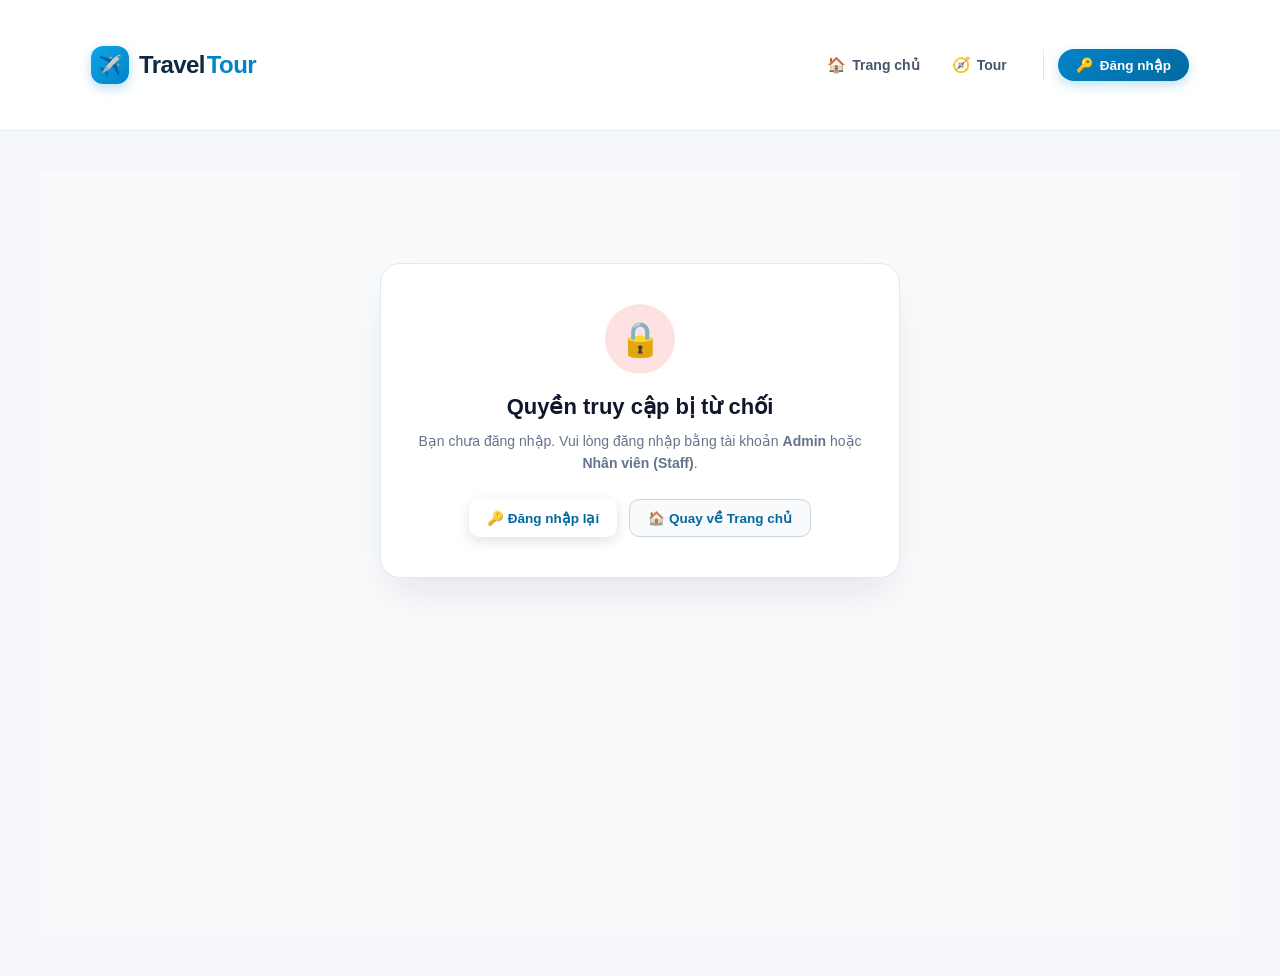
==== commit 47b2446f: "làm đẹp quyền admin" ====
--- a/pages/admin-bookings.html
+++ b/pages/admin-bookings.html
@@ -1,18 +1,14 @@
 <!DOCTYPE html>
 <html lang="vi">
-
 <head>
     <meta charset="UTF-8">
     <meta name="viewport" content="width=device-width, initial-scale=1.0">
-
     <title>Quản lý Booking - Travel Tour</title>
-
     <link rel="stylesheet" href="../css/style.css">
 </head>
 
 <body>
-
-    <!-- Header -->
+    <!-- Header đồng bộ -->
     <header class="header">
         <div class="container navbar">
             <a href="../index.html" class="logo">Travel Tour</a>
@@ -25,509 +21,894 @@
         </div>
     </header>
 
-
-    <!-- Nội dung -->
-    <main>
-
-        <section class="booking-page">
-
-            <div class="container">
-
-                <div class="section-title">
-
-                    <h1>
-                        Quản lý Booking
-                    </h1>
-
-                    <p>
-                        Quản lý đơn đặt tour và hoàn tiền
-                    </p>
-
+    <main class="booking-mgmt-page">
+        <div class="container">
+
+            <!-- MÀN HÌNH CHẶN QUYỀN TRUY CẬP (NẾU KHÔNG PHẢI ADMIN / STAFF) -->
+            <div id="accessDeniedSection" class="admin-denied-container" style="display: none;">
+                <div class="admin-denied-icon">🔒</div>
+                <h2>Quyền truy cập bị từ chối</h2>
+                <p id="accessDeniedMessage">
+                    Trang quản lý đơn booking chỉ dành cho <strong>Quản trị viên (Admin)</strong> và <strong>Nhân viên (Staff)</strong>.
+                    Vui lòng đăng nhập với tài khoản có thẩm quyền để tiếp tục.
+                </p>
+                <div class="admin-denied-buttons">
+                    <a href="login.html" class="btn-admin-hero btn-primary">
+                        🔑 Đăng nhập lại
+                    </a>
+                    <a href="../index.html" class="btn-admin-hero btn-ghost" style="color: #0369a1; border-color: #cbd5e1; background: #f8fafc;">
+                        🏠 Quay về Trang chủ
+                    </a>
                 </div>
-
-
-                <!-- Danh sách Booking -->
-
-                <div id="bookingList">
-
-                    <p>
-                        Đang tải danh sách booking...
-                    </p>
-
+            </div>
+
+            <!-- GIAO DIỆN QUẢN LÝ BOOKING CHÍNH -->
+            <div id="bookingMainSection" style="display: none;">
+
+                <!-- HERO BANNER TIÊU ĐỀ TRANG -->
+                <div class="admin-hero-card" style="margin-bottom: 24px;">
+                    <div class="admin-hero-left">
+                        <div class="admin-role-badge-tag">
+                            📑 NGHIỆP VỤ ĐIỀU HÀNH & BÁN VÉ
+                        </div>
+                        <h1>Quản lý Đơn đặt tour (Bookings)</h1>
+                        <p>Theo dõi tiến độ, tiếp nhận duyệt đơn, in hóa đơn du lịch và xử lý hoàn tiền cho khách hàng.</p>
+                        <div class="admin-live-time">
+                            <span>🕒</span>
+                            <span id="liveClockText">Đang đồng bộ...</span>
+                        </div>
+                    </div>
+
+                    <div class="admin-hero-actions">
+                        <button type="button" class="btn-admin-hero btn-ghost" id="btnRefreshList" title="Làm mới danh sách">
+                            <span id="refreshIcon">🔄</span>
+                            <span>Làm mới</span>
+                        </button>
+                        <a href="admin.html" class="btn-admin-hero btn-primary" id="btnGoDashboard">
+                            <span>📊</span>
+                            <span>Dashboard</span>
+                        </a>
+                        <a href="admin-tours.html" class="btn-admin-hero btn-ghost">
+                            <span>🧭</span>
+                            <span>Kho Tour</span>
+                        </a>
+                    </div>
                 </div>
 
+                <!-- TABS BỘ LỌC TRẠNG THÁI NHANH -->
+                <div class="quick-filter-tabs">
+                    <button type="button" class="filter-tab-btn active" data-status="all">
+                        <span>📋 Tất cả đơn</span>
+                        <span class="tab-count" id="countAll">0</span>
+                    </button>
+                    <button type="button" class="filter-tab-btn" data-status="pending">
+                        <span>⏳ Chờ duyệt</span>
+                        <span class="tab-count" id="countPending" style="background: #fef3c7; color: #b45309;">0</span>
+                    </button>
+                    <button type="button" class="filter-tab-btn" data-status="confirmed">
+                        <span>✓ Đã xác nhận</span>
+                        <span class="tab-count" id="countConfirmed" style="background: #dcfce7; color: #15803d;">0</span>
+                    </button>
+                    <button type="button" class="filter-tab-btn" data-status="cancelled">
+                        <span>✕ Đã hủy</span>
+                        <span class="tab-count" id="countCancelled" style="background: #fee2e2; color: #b91c1c;">0</span>
+                    </button>
+                    <button type="button" class="filter-tab-btn" data-status="refunded">
+                        <span>↩ Đã hoàn tiền</span>
+                        <span class="tab-count" id="countRefunded" style="background: #ede9fe; color: #6d28d9;">0</span>
+                    </button>
+                </div>
+
+                <!-- THANH TÌM KIẾM & BỘ LỌC CHI TIẾT -->
+                <div class="booking-control-bar">
+                    <div class="search-input-wrapper">
+                        <span class="search-icon-inside">🔍</span>
+                        <input type="text" id="searchInput" placeholder="Tìm theo mã đơn (#BK-...), tên khách, SĐT, tên tour, điểm đến...">
+                    </div>
+
+                    <div class="filters-group">
+                        <select id="sortSelect" class="booking-select-filter">
+                            <option value="date-desc">Sắp xếp: Mới nhất trước</option>
+                            <option value="date-asc">Sắp xếp: Cũ nhất trước</option>
+                            <option value="price-desc">Tổng tiền: Cao → Thấp</option>
+                            <option value="price-asc">Tổng tiền: Thấp → Cao</option>
+                            <option value="people-desc">Số khách: Nhiều nhất</option>
+                            <option value="depart-asc">Ngày đi: Gần nhất</option>
+                        </select>
+
+                        <button type="button" id="btnResetFilters" class="btn-reset-filter" title="Xóa các bộ lọc tìm kiếm">
+                            <span>✕</span>
+                            <span>Xóa lọc</span>
+                        </button>
+                    </div>
+                </div>
+
+                <!-- BẢNG DỮ LIỆU BOOKING CHUYÊN NGHIỆP -->
+                <div class="admin-card" style="padding: 0; overflow: hidden;">
+                    <div style="padding: 18px 24px; border-bottom: 1px solid #e2e8f0; display: flex; justify-content: space-between; align-items: center; flex-wrap: wrap; gap: 10px;">
+                        <div style="font-weight: 700; color: #0f172a; font-size: 15px;">
+                            Danh sách Booking (<span id="showingCountText">0</span>)
+                        </div>
+                        <div style="font-size: 13px; color: #64748b;">
+                            Click vào nút <strong>In</strong> để in hóa đơn A4 tại chỗ không mở tab mới
+                        </div>
+                    </div>
+
+                    <div class="admin-table-container" style="border: none; border-radius: 0;">
+                        <table class="admin-data-table">
+                            <thead>
+                                <tr>
+                                    <th style="width: 105px;">Mã Booking</th>
+                                    <th>Khách hàng</th>
+                                    <th>Chương trình Tour</th>
+                                    <th>Lịch trình</th>
+                                    <th style="text-align: center; width: 85px;">Số khách</th>
+                                    <th style="text-align: right; width: 130px;">Tổng tiền</th>
+                                    <th style="text-align: center; width: 135px;">Trạng thái</th>
+                                    <th style="text-align: center; width: 220px;">Hành động nghiệp vụ</th>
+                                </tr>
+                            </thead>
+                            <tbody id="bookingsTableBody">
+                                <tr>
+                                    <td colspan="8" style="text-align: center; padding: 40px; color: #64748b;">
+                                        Đang tải dữ liệu đơn đặt tour...
+                                    </td>
+                                </tr>
+                            </tbody>
+                        </table>
+                    </div>
+                </div>
+
             </div>
 
-        </section>
-
+        </div>
     </main>
 
-
+    <!-- MODAL XEM CHI TIẾT & THAO TÁC ĐƠN BOOKING -->
+    <div id="bookingDetailModal" class="booking-modal-overlay" style="display: none;">
+        <div class="booking-modal-card">
+            <div class="booking-modal-header">
+                <h3>
+                    <span>📄 Chi tiết Đơn đặt tour</span>
+                    <span id="modalBookingCode" style="color: #0284c7; font-size: 16px;">#BK-000000</span>
+                </h3>
+                <button type="button" class="btn-action-sm btn-detail" onclick="closeBookingDetailModal()" style="font-size: 16px; padding: 4px 10px;">✕</button>
+            </div>
+
+            <div class="booking-modal-body" id="modalBookingBody">
+                <p>Đang tải thông tin chi tiết...</p>
+            </div>
+
+            <div class="booking-modal-footer" id="modalBookingFooter">
+                <button type="button" class="btn-action-sm btn-detail" onclick="closeBookingDetailModal()" style="padding: 9px 16px; font-size: 13px;">
+                    Đóng
+                </button>
+            </div>
+        </div>
+    </div>
+
+    <!-- Scripts cần thiết -->
     <script src="../js/api.js"></script>
+    <script src="../js/invoice-modal.js"></script>
+    <script src="../js/navbar.js"></script>
 
     <script>
-
-        // =========================
-        // Kiểm tra đăng nhập
-        // =========================
-
-        const token =
-            localStorage.getItem("token");
-
-        const userData =
-            localStorage.getItem("user");
-
-
-        if (!token || !userData) {
-
-            alert(
-                "Bạn cần đăng nhập."
-            );
-
-            window.location.href =
-                "login.html";
-
-        }
-
-
-        const user =
-            JSON.parse(userData);
-
-
-        // =========================
-        // Kiểm tra quyền
-        // =========================
-
-        if (
-            user.role !== "Admin" &&
-            user.role !== "Staff"
-        ) {
-
-            alert(
-                "Bạn không có quyền truy cập trang này."
-            );
-
-            window.location.href =
-                "../index.html";
-
-        }
-
-
-        // =========================
-        // Hiển thị danh sách Booking
-        // =========================
-
-        async function loadBookings() {
-
-            const bookingList =
-                document.getElementById(
-                    "bookingList"
-                );
-
-
-            try {
-
-                const response =
-                    await fetch(
-                        `${API_BASE_URL}/Booking`,
-                        {
-                            headers: {
-
-                                "Authorization":
-                                    `Bearer ${token}`
-
-                            }
+        /**
+         * admin-bookings.js logic - Xử lý nghiệp vụ quản lý Booking chuyên nghiệp
+         */
+        document.addEventListener("DOMContentLoaded", function () {
+            const token = localStorage.getItem("token");
+            const userData = localStorage.getItem("user");
+            let user = null;
+
+            if (token && userData) {
+                try {
+                    user = JSON.parse(userData);
+                } catch (e) {
+                    console.error("Lỗi parse user:", e);
+                }
+            }
+
+            const accessDeniedSection = document.getElementById("accessDeniedSection");
+            const accessDeniedMessage = document.getElementById("accessDeniedMessage");
+            const bookingMainSection = document.getElementById("bookingMainSection");
+
+            // ==========================================
+            // 1. PHÂN QUYỀN TRUY CẬP (ADMIN / STAFF)
+            // ==========================================
+            if (!token || !user) {
+                accessDeniedSection.style.display = "block";
+                bookingMainSection.style.display = "none";
+                accessDeniedMessage.innerHTML = "Bạn chưa đăng nhập. Vui lòng đăng nhập bằng tài khoản <strong>Admin</strong> hoặc <strong>Nhân viên (Staff)</strong>.";
+                return;
+            }
+
+            if (user.role !== "Admin" && user.role !== "Staff") {
+                accessDeniedSection.style.display = "block";
+                bookingMainSection.style.display = "none";
+                accessDeniedMessage.innerHTML = `Tài khoản của bạn (<strong>${user.userName || user.name}</strong>) có vai trò là <strong>${user.role || 'Khách hàng'}</strong>, không có quyền quản lý booking.`;
+                return;
+            }
+
+            accessDeniedSection.style.display = "none";
+            bookingMainSection.style.display = "block";
+
+            // Nếu là Staff, ẩn nút Dashboard (chỉ Admin mới có quyền Dashboard)
+            if (user.role !== "Admin") {
+                const btnGoDashboard = document.getElementById("btnGoDashboard");
+                if (btnGoDashboard) btnGoDashboard.style.display = "none";
+            }
+
+            // Đồng hồ thời gian thực
+            function updateClock() {
+                const now = new Date();
+                const clockEl = document.getElementById("liveClockText");
+                if (clockEl) {
+                    clockEl.textContent = now.toLocaleDateString("vi-VN", {
+                        weekday: "long",
+                        day: "2-digit",
+                        month: "2-digit",
+                        year: "numeric"
+                    }) + " · " + now.toLocaleTimeString("vi-VN");
+                }
+            }
+            updateClock();
+            setInterval(updateClock, 1000);
+
+            // ==========================================
+            // 2. BIẾN TRẠNG THÁI & TIỆN ÍCH
+            // ==========================================
+            let allBookings = [];
+            let allTours = [];
+            let allCustomers = [];
+            let tourMap = {};
+            let customerMap = {};
+
+            let currentStatusFilter = "all";
+            let currentSearchKeyword = "";
+            let currentSortBy = "date-desc";
+
+            function formatVND(amount) {
+                if (!amount && amount !== 0) return "0 VNĐ";
+                return Number(amount).toLocaleString("vi-VN") + " VNĐ";
+            }
+
+            function formatDateTime(dateStr) {
+                if (!dateStr) return "N/A";
+                const d = new Date(dateStr);
+                if (isNaN(d.getTime())) return dateStr;
+                return d.toLocaleDateString("vi-VN", {
+                    day: "2-digit",
+                    month: "2-digit",
+                    year: "numeric",
+                    hour: "2-digit",
+                    minute: "2-digit"
+                });
+            }
+
+            function formatDate(dateStr) {
+                if (!dateStr) return "Chưa ấn định";
+                const d = new Date(dateStr);
+                if (isNaN(d.getTime())) return dateStr;
+                return d.toLocaleDateString("vi-VN", {
+                    day: "2-digit",
+                    month: "2-digit",
+                    year: "numeric"
+                });
+            }
+
+            function escapeHtml(text) {
+                if (!text) return "";
+                return String(text).replace(/[&<>"']/g, function (m) {
+                    return { "&": "&amp;", "<": "&lt;", ">": "&gt;", '"': "&quot;", "'": "&#39;" }[m];
+                });
+            }
+
+            function removeVietnameseTones(str) {
+                str = String(str || "").toLowerCase();
+                str = str.replace(/à|á|ạ|ả|ã|â|ầ|ấ|ậ|ẩ|ẫ|ă|ằ|ắ|ặ|ẳ|ẵ/g, "a");
+                str = str.replace(/è|é|ẹ|ẻ|ẽ|ê|ề|ế|ệ|ể|ễ/g, "e");
+                str = str.replace(/ì|í|ị|ỉ|ĩ/g, "i");
+                str = str.replace(/ò|ó|ọ|ỏ|õ|ô|ồ|ố|ộ|ổ|ỗ|ơ|ờ|ớ|ợ|ở|ỡ/g, "o");
+                str = str.replace(/ù|ú|ụ|ủ|ũ|ư|ừ|ứ|ự|ử|ữ/g, "u");
+                str = str.replace(/ỳ|ý|ỵ|ỷ|ỹ/g, "y");
+                str = str.replace(/đ/g, "d");
+                return str;
+            }
+
+            // ==========================================
+            // 3. TẢI TOÀN BỘ DỮ LIỆU TỪ SERVER
+            // ==========================================
+            async function loadAllData() {
+                const refreshIcon = document.getElementById("refreshIcon");
+                if (refreshIcon) refreshIcon.style.animation = "invoiceSpin 0.8s linear infinite";
+
+                const authHeaders = {
+                    "Authorization": `Bearer ${token}`
+                };
+
+                try {
+                    const [bookingsRes, toursRes, customersRes] = await Promise.all([
+                        fetch(`${API_BASE_URL}/Booking`, { headers: authHeaders }),
+                        fetch(`${API_BASE_URL}/Tour`),
+                        fetch(`${API_BASE_URL}/Customer`, { headers: authHeaders }).catch(() => null)
+                    ]);
+
+                    if (!bookingsRes.ok) throw new Error("Không thể tải danh sách booking từ máy chủ.");
+                    allBookings = await bookingsRes.json();
+
+                    if (toursRes.ok) {
+                        allTours = await toursRes.json();
+                        tourMap = {};
+                        allTours.forEach(t => { tourMap[t.tourId] = t; });
+                    }
+
+                    if (customersRes && customersRes.ok) {
+                        allCustomers = await customersRes.json();
+                        customerMap = {};
+                        allCustomers.forEach(c => { customerMap[c.customerId] = c; });
+                    }
+
+                    updateTabCounters();
+                    applyFilterAndRender();
+
+                } catch (error) {
+                    console.error("Lỗi khi tải dữ liệu:", error);
+                    const tbody = document.getElementById("bookingsTableBody");
+                    if (tbody) {
+                        tbody.innerHTML = `
+                            <tr>
+                                <td colspan="8" style="text-align: center; padding: 40px; color: #dc2626;">
+                                    ⚠️ ${escapeHtml(error.message || "Đã xảy ra lỗi khi tải dữ liệu.")}
+                                    <br><br>
+                                    <button type="button" class="btn-action-sm btn-approve" onclick="location.reload()" style="padding: 8px 16px;">
+                                        🔄 Thử tải lại
+                                    </button>
+                                </td>
+                            </tr>
+                        `;
+                    }
+                } finally {
+                    if (refreshIcon) refreshIcon.style.animation = "none";
+                }
+            }
+
+            // ==========================================
+            // 4. CẬP NHẬT SỐ LƯỢNG TRÊN CÁC TAB LỌC
+            // ==========================================
+            function updateTabCounters() {
+                let countAll = allBookings.length;
+                let countPending = 0;
+                let countConfirmed = 0;
+                let countCancelled = 0;
+                let countRefunded = 0;
+
+                allBookings.forEach(b => {
+                    const status = (b.status || "").toLowerCase();
+                    if (status === "pending" || status === "đang chờ" || status === "chờ xử lý") {
+                        countPending++;
+                    } else if (status === "confirmed" || status === "paid" || status === "đã xác nhận") {
+                        countConfirmed++;
+                    } else if (status === "refunded" || status === "đã hoàn tiền") {
+                        countRefunded++;
+                    } else {
+                        countCancelled++;
+                    }
+                });
+
+                document.getElementById("countAll").textContent = countAll;
+                document.getElementById("countPending").textContent = countPending;
+                document.getElementById("countConfirmed").textContent = countConfirmed;
+                document.getElementById("countCancelled").textContent = countCancelled;
+                document.getElementById("countRefunded").textContent = countRefunded;
+            }
+
+            // ==========================================
+            // 5. LỌC, TÌM KIẾM, SẮP XẾP & HIỂN THỊ
+            // ==========================================
+            function applyFilterAndRender() {
+                let filtered = [...allBookings];
+
+                // 1. Lọc theo trạng thái tab
+                if (currentStatusFilter !== "all") {
+                    filtered = filtered.filter(b => {
+                        const s = (b.status || "").toLowerCase();
+                        if (currentStatusFilter === "pending") {
+                            return s === "pending" || s === "đang chờ" || s === "chờ xử lý";
                         }
-                    );
-
-
-                if (!response.ok) {
-
-                    throw new Error(
-                        "Không thể lấy danh sách booking"
-                    );
-
-                }
-
-
-                const bookings =
-                    await response.json();
-
-
-                // Không có booking
+                        if (currentStatusFilter === "confirmed") {
+                            return s === "confirmed" || s === "paid" || s === "đã xác nhận";
+                        }
+                        if (currentStatusFilter === "cancelled") {
+                            return s === "cancelled" || s === "đã hủy";
+                        }
+                        if (currentStatusFilter === "refunded") {
+                            return s === "refunded" || s === "đã hoàn tiền";
+                        }
+                        return true;
+                    });
+                }
+
+                // 2. Tìm kiếm theo từ khóa
+                if (currentSearchKeyword.trim()) {
+                    const rawKey = currentSearchKeyword.trim();
+                    const cleanKey = removeVietnameseTones(rawKey);
+
+                    filtered = filtered.filter(b => {
+                        const bookingCode = "BK-" + String(b.bookingId).padStart(6, "0");
+                        const rawCode = String(b.bookingId);
+
+                        const tour = tourMap[b.tourId];
+                        const tourName = tour ? tour.tourName : "";
+                        const destination = tour ? tour.destination : "";
+
+                        const customer = customerMap[b.customerId];
+                        const customerName = customer ? customer.fullName : "";
+                        const phone = customer ? customer.phone : "";
+                        const email = customer ? customer.email : "";
+
+                        const searchPool = [
+                            bookingCode,
+                            rawCode,
+                            tourName,
+                            destination,
+                            customerName,
+                            phone,
+                            email
+                        ].join(" ");
+
+                        return removeVietnameseTones(searchPool).includes(cleanKey);
+                    });
+                }
+
+                // 3. Sắp xếp
+                filtered.sort((a, b) => {
+                    if (currentSortBy === "date-desc") {
+                        return new Date(b.bookingDate || 0) - new Date(a.bookingDate || 0);
+                    }
+                    if (currentSortBy === "date-asc") {
+                        return new Date(a.bookingDate || 0) - new Date(b.bookingDate || 0);
+                    }
+                    if (currentSortBy === "price-desc") {
+                        return (Number(b.totalPrice) || 0) - (Number(a.totalPrice) || 0);
+                    }
+                    if (currentSortBy === "price-asc") {
+                        return (Number(a.totalPrice) || 0) - (Number(b.totalPrice) || 0);
+                    }
+                    if (currentSortBy === "people-desc") {
+                        return (Number(b.numberOfPeople) || 0) - (Number(a.numberOfPeople) || 0);
+                    }
+                    if (currentSortBy === "depart-asc") {
+                        return new Date(a.departureDate || "9999-12-31") - new Date(b.departureDate || "9999-12-31");
+                    }
+                    return 0;
+                });
+
+                document.getElementById("showingCountText").textContent = `${filtered.length} / ${allBookings.length} đơn`;
+
+                renderTableRows(filtered);
+            }
+
+            // Render các hàng trong bảng
+            function renderTableRows(bookings) {
+                const tbody = document.getElementById("bookingsTableBody");
+                if (!tbody) return;
 
                 if (bookings.length === 0) {
-
-                    bookingList.innerHTML = `
-
-                        <div class="booking-form">
-
-                            <h2>
-                                Chưa có booking
-                            </h2>
-
-                            <p>
-                                Hệ thống chưa có đơn đặt tour nào.
-                            </p>
-
+                    tbody.innerHTML = `
+                        <tr>
+                            <td colspan="8" style="text-align: center; padding: 40px; color: #64748b;">
+                                🔍 Không tìm thấy đơn đặt tour nào phù hợp với bộ lọc hiện tại.
+                            </td>
+                        </tr>
+                    `;
+                    return;
+                }
+
+                let html = "";
+                bookings.forEach(b => {
+                    const tour = tourMap[b.tourId];
+                    const tourName = tour ? tour.tourName : `Chương trình tour #${b.tourId}`;
+                    const destination = tour ? tour.destination : "Điểm đến du lịch";
+
+                    const customer = customerMap[b.customerId];
+                    const customerName = customer ? customer.fullName : `Khách hàng #${b.customerId}`;
+                    const customerPhone = customer ? customer.phone : "Chưa có SĐT";
+                    const initial = customerName.charAt(0).toUpperCase();
+
+                    const bookingCode = "BK-" + String(b.bookingId).padStart(6, "0");
+
+                    const rawStatus = (b.status || "").toLowerCase();
+                    let statusBadge = "";
+                    let isPending = false;
+                    let isConfirmed = false;
+                    let isCancelled = false;
+                    let isRefunded = false;
+
+                    if (rawStatus === "confirmed" || rawStatus === "paid" || rawStatus === "đã xác nhận") {
+                        statusBadge = `<span class="badge-status status-confirmed">✓ Đã xác nhận</span>`;
+                        isConfirmed = true;
+                    } else if (rawStatus === "pending" || rawStatus === "đang chờ" || rawStatus === "chờ xử lý") {
+                        statusBadge = `<span class="badge-status status-pending">⏳ Chờ duyệt</span>`;
+                        isPending = true;
+                    } else if (rawStatus === "refunded" || rawStatus === "đã hoàn tiền") {
+                        statusBadge = `<span class="badge-status status-refunded">↩ Đã hoàn tiền</span>`;
+                        isRefunded = true;
+                    } else {
+                        statusBadge = `<span class="badge-status status-cancelled">✕ Đã hủy</span>`;
+                        isCancelled = true;
+                    }
+
+                    // Nhóm nút hành động nghiệp vụ
+                    let actionsHtml = `
+                        <button type="button" class="btn-action-sm btn-detail" onclick="showBookingDetail(${b.bookingId})" title="Xem chi tiết đơn">
+                            👁️ Chi tiết
+                        </button>
+                        <button type="button" class="btn-action-sm btn-print" onclick="openInvoiceModal({ bookingId: ${b.bookingId} })" title="In hóa đơn A4 tại chỗ (Không mở website mới)" style="background: #0284c7; color: #fff;">
+                            🖨️ In
+                        </button>
+                    `;
+
+                    // Nếu đang Pending -> có nút Duyệt đơn
+                    if (isPending) {
+                        actionsHtml += `
+                            <button type="button" class="btn-action-sm btn-approve" onclick="approveBooking(${b.bookingId})" title="Xác nhận duyệt đơn">
+                                ✓ Duyệt
+                            </button>
+                            <button type="button" class="btn-action-sm btn-cancel" onclick="cancelBookingAction(${b.bookingId})" title="Hủy booking">
+                                ✕ Hủy
+                            </button>
+                        `;
+                    }
+
+                    // Nếu Confirmed -> có thể hủy nếu khách báo hủy
+                    if (isConfirmed) {
+                        actionsHtml += `
+                            <button type="button" class="btn-action-sm btn-cancel" onclick="cancelBookingAction(${b.bookingId})" title="Hủy booking theo yêu cầu">
+                                ✕ Hủy
+                            </button>
+                        `;
+                    }
+
+                    // Nếu Cancelled -> có nút Hoàn tiền
+                    if (isCancelled) {
+                        actionsHtml += `
+                            <button type="button" class="btn-action-sm btn-refund" onclick="refundBookingAction(${b.bookingId})" title="Hoàn tiền cho khách">
+                                💸 Hoàn tiền
+                            </button>
+                        `;
+                    }
+
+                    html += `
+                        <tr>
+                            <td style="font-weight: 800; color: #0284c7; white-space: nowrap;">#${bookingCode}</td>
+                            <td>
+                                <div class="customer-cell">
+                                    <div class="customer-avatar-mini">${initial}</div>
+                                    <div class="customer-info-text">
+                                        <strong>${escapeHtml(customerName)}</strong>
+                                        <small>📞 ${escapeHtml(customerPhone)}</small>
+                                    </div>
+                                </div>
+                            </td>
+                            <td>
+                                <div style="font-weight: 600; color: #0f172a; max-width: 240px; overflow: hidden; text-overflow: ellipsis; white-space: nowrap;">${escapeHtml(tourName)}</div>
+                                <small style="color: #0284c7; font-weight: 600;">📍 ${escapeHtml(destination)}</small>
+                            </td>
+                            <td style="font-size: 12.5px; color: #475569; white-space: nowrap;">
+                                <div>${formatDateTime(b.bookingDate)}</div>
+                                <small style="color: #94a3b8;">Khởi hành: <strong>${formatDate(b.departureDate)}</strong></small>
+                            </td>
+                            <td style="text-align: center; font-weight: 800; font-size: 14px;">
+                                ${b.numberOfPeople} <span style="font-size: 11px; font-weight: normal; color: #64748b;">khách</span>
+                            </td>
+                            <td style="text-align: right; font-weight: 800; color: #087db5; font-size: 14.5px; white-space: nowrap;">
+                                ${formatVND(b.totalPrice)}
+                            </td>
+                            <td style="text-align: center;">
+                                ${statusBadge}
+                            </td>
+                            <td style="text-align: center; white-space: nowrap;">
+                                <div style="display: inline-flex; gap: 5px; flex-wrap: wrap; justify-content: center;">
+                                    ${actionsHtml}
+                                </div>
+                            </td>
+                        </tr>
+                    `;
+                });
+
+                tbody.innerHTML = html;
+            }
+
+            // ==========================================
+            // 6. CÁC HÀNH ĐỘNG NGHIỆP VỤ (DUYỆT, HỦY, HOÀN TIỀN)
+            // ==========================================
+
+            // Duyệt đơn (Đổi trạng thái sang Confirmed)
+            window.approveBooking = async function (bookingId) {
+                const booking = allBookings.find(b => Number(b.bookingId) === Number(bookingId));
+                if (!booking) return;
+
+                if (!confirm(`Bạn có chắc chắn muốn DUYỆT ĐƠN booking #${bookingId} không?`)) {
+                    return;
+                }
+
+                try {
+                    const updatePayload = {
+                        bookingId: booking.bookingId,
+                        tourId: booking.tourId,
+                        customerId: booking.customerId,
+                        bookingDate: booking.bookingDate,
+                        departureDate: booking.departureDate,
+                        numberOfPeople: booking.numberOfPeople,
+                        totalPrice: booking.totalPrice,
+                        status: "Confirmed"
+                    };
+
+                    const response = await fetch(`${API_BASE_URL}/Booking/${bookingId}`, {
+                        method: "PUT",
+                        headers: {
+                            "Authorization": `Bearer ${token}`,
+                            "Content-Type": "application/json"
+                        },
+                        body: JSON.stringify(updatePayload)
+                    });
+
+                    if (!response.ok) {
+                        const errText = await response.text();
+                        throw new Error(errText || "Không thể cập nhật trạng thái đơn.");
+                    }
+
+                    alert(`Đã duyệt đơn #${bookingId} thành công!`);
+                    closeBookingDetailModal();
+                    await loadAllData();
+
+                } catch (error) {
+                    console.error("Lỗi duyệt đơn:", error);
+                    alert("Duyệt đơn thất bại: " + error.message);
+                }
+            };
+
+            // Hủy đơn booking
+            window.cancelBookingAction = async function (bookingId) {
+                if (!confirm(`Bạn có chắc chắn muốn HỦY booking #${bookingId} này không?`)) {
+                    return;
+                }
+
+                try {
+                    const response = await fetch(`${API_BASE_URL}/Booking/${bookingId}/cancel`, {
+                        method: "POST",
+                        headers: {
+                            "Authorization": `Bearer ${token}`
+                        }
+                    });
+
+                    const text = await response.text();
+                    if (!response.ok) {
+                        let msg = "Hủy booking thất bại.";
+                        try { msg = JSON.parse(text).message || msg; } catch (e) {}
+                        throw new Error(msg);
+                    }
+
+                    alert(`Đã hủy booking #${bookingId} thành công.`);
+                    closeBookingDetailModal();
+                    await loadAllData();
+
+                } catch (error) {
+                    console.error("Lỗi hủy booking:", error);
+                    alert("Không thể hủy: " + error.message);
+                }
+            };
+
+            // Hoàn tiền cho đơn đã hủy
+            window.refundBookingAction = async function (bookingId) {
+                if (!confirm(`Xác nhận HOÀN TIỀN cho đơn booking #${bookingId}? Thao tác này sẽ cập nhật trạng thái thanh toán và đơn đặt sang "Refunded".`)) {
+                    return;
+                }
+
+                try {
+                    const response = await fetch(`${API_BASE_URL}/Booking/${bookingId}/refund`, {
+                        method: "POST",
+                        headers: {
+                            "Authorization": `Bearer ${token}`
+                        }
+                    });
+
+                    const text = await response.text();
+                    if (!response.ok) {
+                        let msg = "Hoàn tiền thất bại.";
+                        try { msg = JSON.parse(text).message || msg; } catch (e) {}
+                        throw new Error(msg);
+                    }
+
+                    alert(`Hoàn tiền thành công cho đơn #${bookingId}!`);
+                    closeBookingDetailModal();
+                    await loadAllData();
+
+                } catch (error) {
+                    console.error("Lỗi hoàn tiền:", error);
+                    alert("Không thể hoàn tiền: " + error.message);
+                }
+            };
+
+            // ==========================================
+            // 7. MODAL XEM CHI TIẾT ĐƠN BOOKING
+            // ==========================================
+            window.showBookingDetail = function (bookingId) {
+                const b = allBookings.find(item => Number(item.bookingId) === Number(bookingId));
+                if (!b) return;
+
+                const tour = tourMap[b.tourId];
+                const customer = customerMap[b.customerId];
+
+                document.getElementById("modalBookingCode").textContent = `#BK-${String(b.bookingId).padStart(6, "0")}`;
+
+                const modalBody = document.getElementById("modalBookingBody");
+                modalBody.innerHTML = `
+                    <div style="display: grid; grid-template-columns: 1fr 1fr; gap: 16px; margin-bottom: 20px;">
+                        <div style="background: #f8fafc; padding: 14px; border-radius: 12px; border: 1px solid #e2e8f0;">
+                            <div style="font-size: 11px; font-weight: 800; color: #0284c7; text-transform: uppercase; margin-bottom: 6px;">THÔNG TIN KHÁCH HÀNG</div>
+                            <div style="font-size: 15px; font-weight: 700; color: #0f172a; margin-bottom: 4px;">${escapeHtml(customer ? customer.fullName : "Chưa cập nhật")}</div>
+                            <div style="font-size: 13px; color: #475569; margin-bottom: 3px;">📞 ${escapeHtml(customer ? customer.phone : "Chưa cập nhật")}</div>
+                            <div style="font-size: 13px; color: #475569; margin-bottom: 3px;">✉️ ${escapeHtml(customer ? customer.email : "Chưa cập nhật")}</div>
+                            <div style="font-size: 12.5px; color: #64748b;">📍 ${escapeHtml(customer ? customer.address : "Việt Nam")}</div>
                         </div>
 
+                        <div style="background: #f8fafc; padding: 14px; border-radius: 12px; border: 1px solid #e2e8f0;">
+                            <div style="font-size: 11px; font-weight: 800; color: #0284c7; text-transform: uppercase; margin-bottom: 6px;">THÔNG TIN TOUR & LỊCH TRÌNH</div>
+                            <div style="font-size: 15px; font-weight: 700; color: #0f172a; margin-bottom: 4px;">${escapeHtml(tour ? tour.tourName : `Tour #${b.tourId}`)}</div>
+                            <div style="font-size: 13px; color: #0284c7; font-weight: 600; margin-bottom: 3px;">📍 ${escapeHtml(tour ? tour.destination : "")}</div>
+                            <div style="font-size: 13px; color: #475569; margin-bottom: 3px;">🗓️ Khởi hành: <strong>${formatDate(b.departureDate)}</strong></div>
+                            <div style="font-size: 13px; color: #475569;">🕒 Đặt lúc: ${formatDateTime(b.bookingDate)}</div>
+                        </div>
+                    </div>
+
+                    <div style="background: #ffffff; border: 1px solid #e2e8f0; border-radius: 12px; padding: 16px; margin-bottom: 18px;">
+                        <div style="display: flex; justify-content: space-between; align-items: center; margin-bottom: 8px;">
+                            <span style="color: #64748b; font-size: 13.5px;">Số lượng khách tham gia:</span>
+                            <strong style="color: #0f172a; font-size: 14.5px;">${b.numberOfPeople} người</strong>
+                        </div>
+                        <div style="display: flex; justify-content: space-between; align-items: center; margin-bottom: 8px;">
+                            <span style="color: #64748b; font-size: 13.5px;">Đơn giá vé tour / người:</span>
+                            <span style="color: #0f172a; font-weight: 600;">${formatVND(tour ? tour.price : (b.totalPrice / b.numberOfPeople))}</span>
+                        </div>
+                        <div style="display: flex; justify-content: space-between; align-items: center; padding-top: 10px; border-top: 1px dashed #e2e8f0;">
+                            <span style="color: #0f172a; font-weight: 800; font-size: 15px;">TỔNG THANH TOÁN:</span>
+                            <strong style="color: #0284c7; font-size: 18px;">${formatVND(b.totalPrice)}</strong>
+                        </div>
+                    </div>
+
+                    <div style="display: flex; justify-content: space-between; align-items: center; padding: 12px 16px; background: #f0fdf4; border: 1px solid #bbf7d0; border-radius: 10px;">
+                        <span style="font-size: 13px; color: #166534; font-weight: 600;">Trạng thái đơn hiện tại:</span>
+                        <strong style="font-size: 14px; color: #15803d;">${b.status}</strong>
+                    </div>
+                `;
+
+                // Cập nhật các nút thao tác trong Modal
+                const modalFooter = document.getElementById("modalBookingFooter");
+                let footerActions = `
+                    <button type="button" class="btn-action-sm btn-print" onclick="openInvoiceModal({ bookingId: ${b.bookingId} })" style="background: #0284c7; color: #fff; padding: 8px 16px; font-size: 13px;">
+                        🖨️ In hóa đơn
+                    </button>
+                `;
+
+                const s = (b.status || "").toLowerCase();
+                if (s === "pending" || s === "đang chờ" || s === "chờ xử lý") {
+                    footerActions += `
+                        <button type="button" class="btn-action-sm btn-approve" onclick="approveBooking(${b.bookingId})" style="padding: 8px 16px; font-size: 13px;">
+                            ✓ Duyệt đơn
+                        </button>
+                        <button type="button" class="btn-action-sm btn-cancel" onclick="cancelBookingAction(${b.bookingId})" style="padding: 8px 16px; font-size: 13px;">
+                            ✕ Hủy đơn
+                        </button>
                     `;
-
-                    return;
-
-                }
-
-
-                // Xóa nội dung cũ
-
-                bookingList.innerHTML = "";
-
-
-                // Hiển thị từng booking
-
-                bookings.forEach(
-                    booking => {
-
-                        const bookingItem =
-                            document.createElement(
-                                "div"
-                            );
-
-
-                        bookingItem.className =
-                            "booking-form";
-
-
-                        bookingItem.innerHTML = `
-
-                            <h2>
-                                Booking #${booking.bookingId}
-                            </h2>
-
-
-                            <div class="summary-item">
-
-                                <span>
-                                    Tour ID
-                                </span>
-
-                                <strong>
-                                    ${booking.tourId}
-                                </strong>
-
-                            </div>
-
-
-                            <div class="summary-item">
-
-                                <span>
-                                    Customer ID
-                                </span>
-
-                                <strong>
-                                    ${booking.customerId}
-                                </strong>
-
-                            </div>
-
-
-                            <div class="summary-item">
-
-                                <span>
-                                    Số lượng
-                                </span>
-
-                                <strong>
-                                    ${booking.numberOfPeople}
-                                    người
-                                </strong>
-
-                            </div>
-
-
-                            <div class="summary-item">
-
-                                <span>
-                                    Tổng tiền
-                                </span>
-
-                                <strong>
-                                    ${formatPrice(
-                                        booking.totalPrice
-                                    )}
-                                </strong>
-
-                            </div>
-
-
-                            <div class="summary-item">
-
-                                <span>
-                                    Ngày đặt
-                                </span>
-
-                                <strong>
-                                    ${formatDate(
-                                        booking.bookingDate
-                                    )}
-                                </strong>
-
-                            </div>
-
-                            <div class="summary-item">
-
-                                <span>
-                                    Ngày đi
-                                </span>
-
-                                <strong>
-                                    ${booking.departureDate ? formatDate(booking.departureDate) : "Chưa xác định"}
-                                </strong>
-
-                            </div>
-
-
-                            <div class="summary-item">
-
-                                <span>
-                                    Trạng thái
-                                </span>
-
-                                <strong>
-                                    ${booking.status}
-                                </strong>
-
-                            </div>
-
-
-                            ${
-                                booking.status === "Cancelled"
-                                ?
-                                `
-                                    <button
-                                        class="booking-button"
-                                        type="button"
-                                        onclick="refundBooking(${booking.bookingId})">
-                                        Hoàn tiền
-                                    </button>
-                                `
-                                :
-                                booking.status === "Refunded"
-                                ?
-                                `
-                                    <p>
-                                        <strong>
-                                            Đã hoàn tiền
-                                        </strong>
-                                    </p>
-                                `
-                                :
-                                ""
-                            }
-
-                            <button
-                                class="booking-button"
-                                type="button"
-                                style="background: #087db5; margin-top: 10px;"
-                                onclick="window.open('invoice.html?bookingId=${booking.bookingId}', '_blank')">
-                                🖨️ In hóa đơn
-                            </button>
-
-                        `;
-
-
-                        bookingList.appendChild(
-                            bookingItem
-                        );
-
-                    }
-                );
-
-            }
-            catch (error) {
-
-                console.error(error);
-
-
-                bookingList.innerHTML = `
-
-                    <div class="booking-form">
-
-                        <p>
-                            Không thể tải danh sách booking.
-                        </p>
-
-                    </div>
-
+                } else if (s === "confirmed" || s === "paid") {
+                    footerActions += `
+                        <button type="button" class="btn-action-sm btn-cancel" onclick="cancelBookingAction(${b.bookingId})" style="padding: 8px 16px; font-size: 13px;">
+                            ✕ Hủy đơn
+                        </button>
+                    `;
+                } else if (s === "cancelled") {
+                    footerActions += `
+                        <button type="button" class="btn-action-sm btn-refund" onclick="refundBookingAction(${b.bookingId})" style="padding: 8px 16px; font-size: 13px;">
+                            💸 Hoàn tiền
+                        </button>
+                    `;
+                }
+
+                footerActions += `
+                    <button type="button" class="btn-action-sm btn-detail" onclick="closeBookingDetailModal()" style="padding: 8px 16px; font-size: 13px;">
+                        Đóng
+                    </button>
                 `;
 
-            }
-
-        }
-
-
-        // =========================
-        // Hoàn tiền
-        // =========================
-
-        async function refundBooking(
-            bookingId
-        ) {
-
-            const confirmRefund =
-                confirm(
-                    "Bạn có chắc chắn muốn hoàn tiền cho booking này không?"
-                );
-
-
-            if (!confirmRefund) {
-
-                return;
-
-            }
-
-
-            try {
-
-                const response =
-                    await fetch(
-                        `${API_BASE_URL}/Booking/${bookingId}/refund`,
-                        {
-                            method: "POST",
-
-                            headers: {
-
-                                "Authorization":
-                                    `Bearer ${token}`
-
-                            }
-                        }
-                    );
-
-
-                const text =
-                    await response.text();
-
-
-                console.log(
-                    "Refund status:",
-                    response.status
-                );
-
-
-                console.log(
-                    "Refund response:",
-                    text
-                );
-
-
-                if (!response.ok) {
-
-                    let message =
-                        "Hoàn tiền thất bại.";
-
-
-                    try {
-
-                        const data =
-                            JSON.parse(text);
-
-                        message =
-                            data.message ||
-                            message;
-
-                    }
-                    catch (e) {
-                        // Không phải JSON
-                    }
-
-
-                    alert(message);
-
-                    return;
-
-                }
-
-
-                let message =
-                    "Hoàn tiền thành công!";
-
-
-                if (text) {
-
-                    try {
-
-                        const data =
-                            JSON.parse(text);
-
-                        message =
-                            data.message ||
-                            message;
-
-                    }
-                    catch (e) {
-                        // Không phải JSON
-                    }
-
-                }
-
-
-                alert(message);
-
-
-                // Tải lại danh sách
-
-                loadBookings();
-
-            }
-            catch (error) {
-
-                console.error(error);
-
-                alert(
-                    "Không thể kết nối đến Backend."
-                );
-
-            }
-
-        }
-
-
-        // =========================
-        // Định dạng tiền
-        // =========================
-
-        function formatPrice(price) {
-
-            return Number(price)
-                .toLocaleString("vi-VN")
-                + " VNĐ";
-
-        }
-
-
-        // =========================
-        // Định dạng ngày
-        // =========================
-
-        function formatDate(date) {
-
-            return new Date(date)
-                .toLocaleString("vi-VN");
-
-        }
-
-
-        // =========================
-        // Chạy
-        // =========================
-
-        loadBookings();
-
+                modalFooter.innerHTML = footerActions;
+
+                const modal = document.getElementById("bookingDetailModal");
+                modal.style.display = "flex";
+                document.body.style.overflow = "hidden";
+            };
+
+            window.closeBookingDetailModal = function () {
+                const modal = document.getElementById("bookingDetailModal");
+                if (modal) modal.style.display = "none";
+                document.body.style.overflow = "";
+            };
+
+            // Bấm ra ngoài hoặc phím Escape để đóng modal
+            const detailModal = document.getElementById("bookingDetailModal");
+            if (detailModal) {
+                detailModal.addEventListener("click", function (e) {
+                    if (e.target === detailModal) closeBookingDetailModal();
+                });
+            }
+            document.addEventListener("keydown", function (e) {
+                if (e.key === "Escape") closeBookingDetailModal();
+            });
+
+            // ==========================================
+            // 8. SỰ KIỆN TÌM KIẾM & BỘ LỌC
+            // ==========================================
+            // Bấm tab lọc trạng thái
+            document.querySelectorAll(".filter-tab-btn").forEach(btn => {
+                btn.addEventListener("click", function () {
+                    document.querySelectorAll(".filter-tab-btn").forEach(b => b.classList.remove("active"));
+                    this.classList.add("active");
+                    currentStatusFilter = this.getAttribute("data-status");
+                    applyFilterAndRender();
+                });
+            });
+
+            // Nhập tìm kiếm real-time
+            const searchInput = document.getElementById("searchInput");
+            if (searchInput) {
+                let debounceTimer = null;
+                searchInput.addEventListener("input", function () {
+                    clearTimeout(debounceTimer);
+                    debounceTimer = setTimeout(() => {
+                        currentSearchKeyword = this.value;
+                        applyFilterAndRender();
+                    }, 250);
+                });
+            }
+
+            // Thay đổi sắp xếp
+            const sortSelect = document.getElementById("sortSelect");
+            if (sortSelect) {
+                sortSelect.addEventListener("change", function () {
+                    currentSortBy = this.value;
+                    applyFilterAndRender();
+                });
+            }
+
+            // Xóa bộ lọc
+            const btnReset = document.getElementById("btnResetFilters");
+            if (btnReset) {
+                btnReset.addEventListener("click", function () {
+                    if (searchInput) searchInput.value = "";
+                    currentSearchKeyword = "";
+                    currentStatusFilter = "all";
+                    currentSortBy = "date-desc";
+                    if (sortSelect) sortSelect.value = "date-desc";
+
+                    document.querySelectorAll(".filter-tab-btn").forEach(b => {
+                        b.classList.remove("active");
+                        if (b.getAttribute("data-status") === "all") b.classList.add("active");
+                    });
+
+                    applyFilterAndRender();
+                });
+            }
+
+            // Nút làm mới dữ liệu
+            const btnRefresh = document.getElementById("btnRefreshList");
+            if (btnRefresh) {
+                btnRefresh.addEventListener("click", loadAllData);
+            }
+
+            // Tải dữ liệu ban đầu
+            loadAllData();
+        });
     </script>
-
-    <script src="../js/navbar.js"></script>
 </body>
-
 </html>
--- a/css/style.css
+++ b/css/style.css
@@ -32,40 +32,6 @@
     width: 90%;
     max-width: 1200px;
     margin: 0 auto;
-}
-
-/* Header */
-
-.header {
-    background-color: #0077b6;
-    color: white;
-}
-
-.navbar {
-    min-height: 70px;
-    display: flex;
-    align-items: center;
-    justify-content: space-between;
-}
-
-.logo {
-    font-size: 26px;
-    font-weight: bold;
-}
-
-.menu {
-    display: flex;
-    gap: 30px;
-}
-
-.menu a {
-    color: white;
-    text-decoration: none;
-    font-size: 16px;
-}
-
-.menu a:hover {
-    text-decoration: underline;
 }
 
 /* Hero */
@@ -795,81 +761,343 @@
     color: #183044;
 }
 
-/* Header */
+/* ====================================================
+   NAVIGATION BAR (Gọn gàng, Sinh động & Hiện đại)
+   ==================================================== */
 .header {
     position: sticky;
     top: 0;
     z-index: 1000;
-    background: rgba(255, 255, 255, 0.97);
-    color: #183044;
-    box-shadow: 0 3px 20px rgba(15, 45, 70, 0.08);
+    background: rgba(255, 255, 255, 0.94);
+    backdrop-filter: blur(14px);
+    -webkit-backdrop-filter: blur(14px);
+    border-bottom: 1px solid rgba(226, 232, 240, 0.85);
+    transition: all 0.3s cubic-bezier(0.4, 0, 0.2, 1);
+}
+
+.header.scrolled {
+    background: rgba(255, 255, 255, 0.98);
+    box-shadow: 0 4px 20px -2px rgba(15, 23, 42, 0.08);
+    border-bottom-color: rgba(203, 213, 225, 0.6);
 }
 
 .navbar {
-    min-height: 82px;
-    gap: 24px;
-}
-
+    display: flex;
+    align-items: center;
+    justify-content: space-between;
+    min-height: 70px;
+    gap: 16px;
+    transition: min-height 0.3s cubic-bezier(0.4, 0, 0.2, 1);
+    position: relative;
+}
+
+.header.scrolled .navbar {
+    min-height: 60px;
+}
+
+/* --- LOGO THƯƠNG HIỆU SINH ĐỘNG --- */
 .logo {
-    color: #087db5;
-    font-size: 28px;
+    display: inline-flex;
+    align-items: center;
+    gap: 10px;
+    text-decoration: none;
+    cursor: pointer;
+    user-select: none;
+}
+
+.nav-logo-icon {
+    display: inline-flex;
+    align-items: center;
+    justify-content: center;
+    width: 38px;
+    height: 38px;
+    border-radius: 12px;
+    background: linear-gradient(135deg, #0ea5e9, #0284c7);
+    color: white;
+    font-size: 19px;
+    box-shadow: 0 4px 12px rgba(2, 132, 199, 0.28);
+    transition: transform 0.35s cubic-bezier(0.34, 1.56, 0.64, 1), box-shadow 0.35s ease;
+}
+
+.logo:hover .nav-logo-icon {
+    transform: translateY(-2px) rotate(-12deg) scale(1.1);
+    box-shadow: 0 6px 16px rgba(2, 132, 199, 0.4);
+}
+
+.nav-logo-text {
+    font-size: 24px;
     font-weight: 800;
-    letter-spacing: -0.8px;
-    white-space: nowrap;
-    text-decoration: none;
-    display: inline-block;
-    cursor: pointer;
-    transition: color 0.2s;
-}
-
-.logo:hover {
-    color: #005f8f;
-    text-decoration: none;
-}
-
+    color: #0f2942;
+    letter-spacing: -0.6px;
+    transition: color 0.2s ease;
+}
+
+.nav-logo-accent {
+    color: #0284c7;
+    margin-left: 2px;
+}
+
+.logo:hover .nav-logo-text {
+    color: #0284c7;
+}
+
+/* --- MENU VÀ NHÓM LIÊN KẾT GỌN GÀNG --- */
 .menu {
     display: flex;
     align-items: center;
     justify-content: flex-end;
-    flex-wrap: wrap;
-    gap: 10px;
-}
-
-.menu a {
-    color: #30485b;
-    padding: 10px 14px;
-    border-radius: 8px;
+    gap: 12px;
+    flex: 1;
+    margin: 0;
+    padding: 0;
+}
+
+.nav-main-links {
+    display: flex;
+    align-items: center;
+    gap: 4px;
+}
+
+.nav-item {
+    display: inline-flex;
+    align-items: center;
+    gap: 6px;
+    padding: 8px 14px;
+    border-radius: 10px;
     font-size: 14px;
     font-weight: 600;
+    color: #475569;
     text-decoration: none;
-    transition: background 0.2s, color 0.2s;
-    display: inline-block;
-}
-
-.menu a:hover {
-    color: #087db5;
-    background: #eaf6ff;
+    transition: all 0.2s cubic-bezier(0.4, 0, 0.2, 1);
+    position: relative;
+    white-space: nowrap;
+}
+
+.nav-item-icon {
+    font-size: 15px;
+    transition: transform 0.2s cubic-bezier(0.34, 1.56, 0.64, 1);
+}
+
+.nav-item:hover {
+    color: #0284c7;
+    background: #f0f9ff;
     text-decoration: none;
 }
 
-.menu a.active {
-    color: #087db5;
-    background: #eaf6ff;
+.nav-item:hover .nav-item-icon {
+    transform: translateY(-2px) scale(1.15);
+}
+
+.nav-item.active {
+    color: #0284c7;
+    background: #e0f2fe;
     font-weight: 700;
 }
 
-.menu .user-badge {
+.nav-item.active::after {
+    content: "";
+    position: absolute;
+    bottom: 2px;
+    left: 50%;
+    transform: translateX(-50%);
+    width: 16px;
+    height: 2.5px;
+    border-radius: 2px;
+    background: #0284c7;
+}
+
+/* --- KHU VỰC TÀI KHOẢN NGƯỜI DÙNG / ĐĂNG NHẬP --- */
+.nav-actions-area {
+    display: flex;
+    align-items: center;
+    margin-left: 10px;
+    padding-left: 14px;
+    border-left: 1.5px solid #e2e8f0;
+}
+
+.nav-user-container {
+    display: flex;
+    align-items: center;
+    gap: 8px;
+}
+
+.nav-user-pill {
     display: inline-flex;
     align-items: center;
-    gap: 6px;
-    padding: 8px 14px;
-    border-radius: 20px;
-    background: #f0f7fc;
-    color: #087db5;
+    gap: 8px;
+    padding: 4px 12px 4px 5px;
+    border-radius: 30px;
+    background: #f8fafc;
+    border: 1px solid #e2e8f0;
+    transition: all 0.2s ease;
+    cursor: default;
+    user-select: none;
+}
+
+.nav-user-pill:hover {
+    border-color: #cbd5e1;
+    background: #f1f5f9;
+}
+
+.nav-user-avatar {
+    width: 28px;
+    height: 28px;
+    border-radius: 50%;
+    background: linear-gradient(135deg, #0ea5e9, #0284c7);
+    color: white;
+    display: inline-flex;
+    align-items: center;
+    justify-content: center;
+    font-size: 13px;
+    font-weight: 800;
+    text-transform: uppercase;
+    box-shadow: 0 2px 6px rgba(2, 132, 199, 0.2);
+}
+
+.nav-user-name {
+    font-size: 13.5px;
+    font-weight: 600;
+    color: #1e293b;
+    max-width: 120px;
+    overflow: hidden;
+    text-overflow: ellipsis;
+    white-space: nowrap;
+}
+
+.nav-role-badge {
+    font-size: 10px;
+    font-weight: 800;
+    padding: 2px 7px;
+    border-radius: 10px;
+    letter-spacing: 0.3px;
+    text-transform: uppercase;
+}
+
+.role-admin {
+    background: #fef3c7;
+    color: #b45309;
+    border: 1px solid #fde68a;
+}
+
+.role-staff {
+    background: #ede9fe;
+    color: #6d28d9;
+    border: 1px solid #ddd6fe;
+}
+
+.role-customer {
+    background: #e0f2fe;
+    color: #0369a1;
+    border: 1px solid #bae6fd;
+}
+
+.nav-btn-logout {
+    display: inline-flex;
+    align-items: center;
+    gap: 5px;
+    padding: 6px 11px;
+    border-radius: 8px;
+    border: 1px solid #e2e8f0;
+    background: #ffffff;
+    color: #64748b;
     font-size: 13px;
     font-weight: 600;
-    border: 1px solid #cde4f5;
+    cursor: pointer;
+    transition: all 0.2s ease;
+    font-family: inherit;
+    text-decoration: none;
+}
+
+.nav-btn-logout:hover {
+    background: #fef2f2;
+    border-color: #fecaca;
+    color: #ef4444;
+    transform: translateY(-1px);
+}
+
+.nav-logout-icon {
+    font-size: 13px;
+    transition: transform 0.2s ease;
+}
+
+.nav-btn-logout:hover .nav-logout-icon {
+    transform: translateX(2px);
+}
+
+.nav-btn-login {
+    display: inline-flex;
+    align-items: center;
+    gap: 7px;
+    padding: 8px 18px;
+    border-radius: 20px;
+    background: linear-gradient(135deg, #0284c7, #0369a1);
+    color: #ffffff !important;
+    font-size: 13.5px;
+    font-weight: 700;
+    text-decoration: none;
+    box-shadow: 0 4px 12px rgba(2, 132, 199, 0.25);
+    transition: all 0.25s ease;
     white-space: nowrap;
+}
+
+.nav-btn-login:hover {
+    transform: translateY(-1.5px);
+    box-shadow: 0 6px 18px rgba(2, 132, 199, 0.35);
+    background: linear-gradient(135deg, #0369a1, #075985);
+    text-decoration: none;
+}
+
+.nav-login-icon {
+    font-size: 14px;
+    transition: transform 0.2s ease;
+}
+
+.nav-btn-login:hover .nav-login-icon {
+    transform: scale(1.15) rotate(10deg);
+}
+
+/* --- NÚT HAMBURGER MOBILE MENU --- */
+.nav-toggle {
+    display: none;
+    width: 40px;
+    height: 40px;
+    border-radius: 10px;
+    border: 1px solid #e2e8f0;
+    background: #ffffff;
+    cursor: pointer;
+    padding: 0;
+    align-items: center;
+    justify-content: center;
+    flex-direction: column;
+    gap: 5px;
+    transition: all 0.2s ease;
+}
+
+.nav-toggle:hover {
+    background: #f8fafc;
+    border-color: #cbd5e1;
+}
+
+.nav-toggle .bar {
+    display: block;
+    width: 20px;
+    height: 2px;
+    background: #334155;
+    border-radius: 2px;
+    transition: all 0.25s ease;
+}
+
+.nav-toggle.active .bar-1 {
+    transform: translateY(7px) rotate(45deg);
+}
+
+.nav-toggle.active .bar-2 {
+    opacity: 0;
+    transform: scaleX(0);
+}
+
+.nav-toggle.active .bar-3 {
+    transform: translateY(-7px) rotate(-45deg);
 }
 
 /* Hero */
@@ -1177,15 +1405,75 @@
 /* Responsive */
 @media (max-width: 900px) {
     .navbar {
-        padding-top: 15px;
-        padding-bottom: 15px;
+        min-height: 64px;
+        position: relative;
+    }
+
+    .nav-toggle {
+        display: flex;
+    }
+
+    .menu {
+        display: none;
+        position: absolute;
+        top: 100%;
+        left: 0;
+        right: 0;
+        background: #ffffff;
+        box-shadow: 0 16px 32px -4px rgba(15, 23, 42, 0.15);
+        padding: 16px 20px 20px;
         flex-direction: column;
+        align-items: stretch;
+        gap: 12px;
+        border-bottom: 1px solid #e2e8f0;
+        animation: navMobileSlideDown 0.25s ease-out;
+        z-index: 999;
+    }
+
+    .navbar.nav-mobile-open .menu {
+        display: flex;
+    }
+
+    .nav-main-links {
+        flex-direction: column;
+        align-items: stretch;
+        gap: 6px;
+    }
+
+    .nav-item {
+        padding: 11px 16px;
+        border-radius: 10px;
+        background: #f8fafc;
+        font-size: 14.5px;
+    }
+
+    .nav-item.active::after {
+        display: none;
+    }
+
+    .nav-actions-area {
+        margin-left: 0;
+        padding-left: 0;
+        padding-top: 14px;
+        border-left: none;
+        border-top: 1px solid #e2e8f0;
+        justify-content: space-between;
+        width: 100%;
+    }
+
+    .nav-user-container {
+        width: 100%;
+        justify-content: space-between;
+    }
+
+    .nav-user-name {
+        max-width: 160px;
+    }
+
+    .nav-btn-login {
+        width: 100%;
         justify-content: center;
-    }
-
-    .menu {
-        justify-content: center;
-        gap: 5px;
+        padding: 11px;
     }
 
     .tour-list {
@@ -1206,22 +1494,30 @@
     }
 }
 
+@keyframes navMobileSlideDown {
+    from {
+        opacity: 0;
+        transform: translateY(-8px);
+    }
+    to {
+        opacity: 1;
+        transform: translateY(0);
+    }
+}
+
 @media (max-width: 600px) {
     .container {
         width: 92%;
     }
 
-    .navbar {
-        gap: 12px;
-    }
-
-    .logo {
-        font-size: 25px;
-    }
-
-    .menu a {
-        padding: 8px;
-        font-size: 13px;
+    .nav-logo-text {
+        font-size: 21px;
+    }
+
+    .nav-logo-icon {
+        width: 34px;
+        height: 34px;
+        font-size: 17px;
     }
 
     .hero {
@@ -2442,6 +2738,1069 @@
     }
 }
 
+/* ====================================================
+   ADMIN DASHBOARD (Giao diện Quản trị Chuyên nghiệp)
+   ==================================================== */
+.admin-dashboard-page {
+    background-color: #f8fafc;
+    min-height: 85vh;
+    padding: 32px 0 60px;
+}
+
+/* Hero Welcome Banner */
+.admin-hero-card {
+    background: linear-gradient(135deg, #075985 0%, #0369a1 45%, #0284c7 100%);
+    color: #ffffff;
+    border-radius: 20px;
+    padding: 32px 36px;
+    box-shadow: 0 12px 30px -5px rgba(2, 132, 199, 0.3);
+    margin-bottom: 28px;
+    display: flex;
+    justify-content: space-between;
+    align-items: center;
+    flex-wrap: wrap;
+    gap: 20px;
+    position: relative;
+    overflow: hidden;
+}
+
+.admin-hero-card::after {
+    content: "";
+    position: absolute;
+    right: -30px;
+    top: -50px;
+    width: 220px;
+    height: 220px;
+    background: radial-gradient(circle, rgba(255, 255, 255, 0.15) 0%, rgba(255, 255, 255, 0) 70%);
+    border-radius: 50%;
+    pointer-events: none;
+}
+
+.admin-hero-left {
+    z-index: 1;
+}
+
+.admin-role-badge-tag {
+    display: inline-flex;
+    align-items: center;
+    gap: 6px;
+    background: rgba(255, 255, 255, 0.2);
+    backdrop-filter: blur(8px);
+    border: 1px solid rgba(255, 255, 255, 0.3);
+    padding: 4px 12px;
+    border-radius: 20px;
+    font-size: 11px;
+    font-weight: 800;
+    letter-spacing: 0.8px;
+    text-transform: uppercase;
+    margin-bottom: 12px;
+}
+
+.admin-hero-left h1 {
+    margin: 0 0 6px 0;
+    font-size: 28px;
+    font-weight: 800;
+    letter-spacing: -0.6px;
+    color: #ffffff;
+}
+
+.admin-hero-left p {
+    margin: 0 0 12px 0;
+    font-size: 14px;
+    color: rgba(255, 255, 255, 0.85);
+}
+
+.admin-live-time {
+    display: inline-flex;
+    align-items: center;
+    gap: 6px;
+    font-size: 12.5px;
+    color: #bae6fd;
+    font-weight: 500;
+}
+
+.admin-hero-actions {
+    display: flex;
+    align-items: center;
+    gap: 12px;
+    z-index: 1;
+    flex-wrap: wrap;
+}
+
+.btn-admin-hero {
+    display: inline-flex;
+    align-items: center;
+    gap: 8px;
+    padding: 10px 18px;
+    border-radius: 10px;
+    font-size: 13.5px;
+    font-weight: 700;
+    text-decoration: none;
+    cursor: pointer;
+    transition: all 0.2s ease;
+    border: none;
+    font-family: inherit;
+}
+
+.btn-admin-hero.btn-primary {
+    background: #ffffff;
+    color: #0369a1;
+    box-shadow: 0 4px 14px rgba(0, 0, 0, 0.12);
+}
+
+.btn-admin-hero.btn-primary:hover {
+    background: #f0f9ff;
+    transform: translateY(-2px);
+    box-shadow: 0 6px 18px rgba(0, 0, 0, 0.18);
+    text-decoration: none;
+}
+
+.btn-admin-hero.btn-ghost {
+    background: rgba(255, 255, 255, 0.15);
+    color: #ffffff;
+    border: 1px solid rgba(255, 255, 255, 0.3);
+    backdrop-filter: blur(6px);
+}
+
+.btn-admin-hero.btn-ghost:hover {
+    background: rgba(255, 255, 255, 0.28);
+    transform: translateY(-2px);
+    text-decoration: none;
+}
+
+/* Stats Cards Grid */
+.admin-stats-grid {
+    display: grid;
+    grid-template-columns: repeat(4, 1fr);
+    gap: 20px;
+    margin-bottom: 28px;
+}
+
+.admin-stat-card {
+    background: #ffffff;
+    border: 1px solid #e2e8f0;
+    border-radius: 16px;
+    padding: 22px 24px;
+    box-shadow: 0 4px 12px rgba(15, 23, 42, 0.03);
+    transition: transform 0.2s ease, box-shadow 0.2s ease, border-color 0.2s ease;
+    display: flex;
+    flex-direction: column;
+    justify-content: space-between;
+}
+
+.admin-stat-card:hover {
+    transform: translateY(-3px);
+    box-shadow: 0 12px 24px -4px rgba(15, 23, 42, 0.08);
+    border-color: #cbd5e1;
+}
+
+.stat-card-header {
+    display: flex;
+    justify-content: space-between;
+    align-items: center;
+    margin-bottom: 14px;
+}
+
+.stat-card-title {
+    font-size: 13.5px;
+    font-weight: 700;
+    color: #64748b;
+    text-transform: uppercase;
+    letter-spacing: 0.5px;
+}
+
+.stat-card-icon {
+    width: 42px;
+    height: 42px;
+    border-radius: 12px;
+    display: flex;
+    align-items: center;
+    justify-content: center;
+    font-size: 20px;
+}
+
+.stat-card-icon.icon-revenue {
+    background: #e0f2fe;
+    color: #0284c7;
+}
+
+.stat-card-icon.icon-bookings {
+    background: #ede9fe;
+    color: #7c3aed;
+}
+
+.stat-card-icon.icon-customers {
+    background: #fef3c7;
+    color: #d97706;
+}
+
+.stat-card-icon.icon-tours {
+    background: #dcfce7;
+    color: #16a34a;
+}
+
+.stat-card-value {
+    font-size: 26px;
+    font-weight: 800;
+    color: #0f172a;
+    line-height: 1.2;
+    margin-bottom: 8px;
+    letter-spacing: -0.5px;
+}
+
+.stat-card-subtext {
+    font-size: 12.5px;
+    color: #64748b;
+    display: flex;
+    align-items: center;
+    gap: 6px;
+}
+
+.stat-card-subtext .highlight {
+    color: #0284c7;
+    font-weight: 700;
+}
+
+/* Distribution / Health Bar Card */
+.admin-card {
+    background: #ffffff;
+    border: 1px solid #e2e8f0;
+    border-radius: 18px;
+    padding: 26px;
+    box-shadow: 0 4px 14px rgba(15, 23, 42, 0.04);
+    margin-bottom: 28px;
+}
+
+.admin-card-header {
+    display: flex;
+    justify-content: space-between;
+    align-items: center;
+    margin-bottom: 20px;
+    flex-wrap: wrap;
+    gap: 12px;
+}
+
+.admin-card-header h2 {
+    font-size: 18px;
+    font-weight: 800;
+    color: #0f172a;
+    margin: 0;
+    display: flex;
+    align-items: center;
+    gap: 8px;
+}
+
+.admin-card-subtitle {
+    font-size: 13px;
+    color: #64748b;
+    margin-top: 4px;
+}
+
+.booking-health-bar {
+    height: 14px;
+    border-radius: 8px;
+    background: #e2e8f0;
+    overflow: hidden;
+    display: flex;
+    margin: 18px 0 16px 0;
+}
+
+.health-segment {
+    height: 100%;
+    transition: width 0.6s ease;
+}
+
+.segment-confirmed {
+    background: #10b981;
+}
+
+.segment-pending {
+    background: #f59e0b;
+}
+
+.segment-cancelled {
+    background: #ef4444;
+}
+
+.booking-health-legend {
+    display: flex;
+    gap: 24px;
+    flex-wrap: wrap;
+}
+
+.health-legend-item {
+    display: flex;
+    align-items: center;
+    gap: 8px;
+    font-size: 13.5px;
+    color: #334155;
+}
+
+.health-dot {
+    width: 12px;
+    height: 12px;
+    border-radius: 50%;
+}
+
+.health-dot.dot-confirmed {
+    background: #10b981;
+}
+
+.health-dot.dot-pending {
+    background: #f59e0b;
+}
+
+.health-dot.dot-cancelled {
+    background: #ef4444;
+}
+
+/* Charts Grid */
+.admin-charts-grid {
+    display: grid;
+    grid-template-columns: 1fr 1fr;
+    gap: 24px;
+    margin-bottom: 28px;
+}
+
+.chart-wrapper {
+    position: relative;
+    height: 280px;
+    width: 100%;
+    display: flex;
+    align-items: center;
+    justify-content: center;
+}
+
+/* Recent Bookings Table */
+.admin-table-container {
+    overflow-x: auto;
+    border-radius: 12px;
+    border: 1px solid #e2e8f0;
+}
+
+.admin-data-table {
+    width: 100%;
+    border-collapse: collapse;
+    font-size: 13.5px;
+    text-align: left;
+}
+
+.admin-data-table th {
+    background: #f8fafc;
+    color: #475569;
+    font-weight: 700;
+    padding: 13px 16px;
+    border-bottom: 1px solid #e2e8f0;
+    white-space: nowrap;
+}
+
+.admin-data-table td {
+    padding: 14px 16px;
+    border-bottom: 1px solid #f1f5f9;
+    color: #1e293b;
+    vertical-align: middle;
+}
+
+.admin-data-table tr:hover {
+    background: #f8fafc;
+}
+
+.customer-cell {
+    display: flex;
+    align-items: center;
+    gap: 10px;
+}
+
+.customer-avatar-mini {
+    width: 32px;
+    height: 32px;
+    border-radius: 50%;
+    background: linear-gradient(135deg, #0ea5e9, #0284c7);
+    color: white;
+    font-weight: 700;
+    font-size: 13px;
+    display: flex;
+    align-items: center;
+    justify-content: center;
+    flex-shrink: 0;
+}
+
+.customer-info-text {
+    display: flex;
+    flex-direction: column;
+}
+
+.customer-info-text strong {
+    color: #0f172a;
+    font-weight: 700;
+}
+
+.customer-info-text small {
+    color: #64748b;
+    font-size: 12px;
+}
+
+.badge-status {
+    display: inline-flex;
+    align-items: center;
+    gap: 5px;
+    padding: 4px 10px;
+    border-radius: 16px;
+    font-size: 12px;
+    font-weight: 700;
+    white-space: nowrap;
+}
+
+.badge-status.status-confirmed {
+    background: #dcfce7;
+    color: #15803d;
+}
+
+.badge-status.status-pending {
+    background: #fef3c7;
+    color: #b45309;
+}
+
+.badge-status.status-cancelled {
+    background: #fee2e2;
+    color: #b91c1c;
+}
+
+.badge-status.status-refunded {
+    background: #ede9fe;
+    color: #6d28d9;
+}
+
+.btn-table-action {
+    display: inline-flex;
+    align-items: center;
+    gap: 5px;
+    padding: 6px 12px;
+    border-radius: 8px;
+    font-size: 12.5px;
+    font-weight: 700;
+    cursor: pointer;
+    border: none;
+    transition: all 0.2s ease;
+    text-decoration: none;
+    font-family: inherit;
+}
+
+.btn-table-action.btn-print {
+    background: #e0f2fe;
+    color: #0369a1;
+}
+
+.btn-table-action.btn-print:hover {
+    background: #0284c7;
+    color: #ffffff;
+}
+
+.btn-table-action.btn-manage {
+    background: #f1f5f9;
+    color: #334155;
+    margin-left: 6px;
+}
+
+.btn-table-action.btn-manage:hover {
+    background: #e2e8f0;
+    color: #0f172a;
+}
+
+/* Top Tours Grid */
+.admin-top-tours-list {
+    display: flex;
+    flex-direction: column;
+    gap: 12px;
+}
+
+.top-tour-item {
+    display: flex;
+    align-items: center;
+    justify-content: space-between;
+    padding: 14px 18px;
+    background: #f8fafc;
+    border: 1px solid #e2e8f0;
+    border-radius: 12px;
+    transition: all 0.2s ease;
+}
+
+.top-tour-item:hover {
+    background: #ffffff;
+    border-color: #0284c7;
+    box-shadow: 0 4px 12px rgba(2, 132, 199, 0.08);
+}
+
+.top-tour-left {
+    display: flex;
+    align-items: center;
+    gap: 14px;
+}
+
+.top-tour-rank {
+    font-size: 20px;
+    width: 32px;
+    text-align: center;
+    font-weight: 800;
+}
+
+.top-tour-title {
+    font-size: 14px;
+    font-weight: 700;
+    color: #0f172a;
+    margin-bottom: 3px;
+}
+
+.top-tour-dest {
+    font-size: 12px;
+    color: #0284c7;
+    font-weight: 600;
+}
+
+.top-tour-right {
+    text-align: right;
+}
+
+.top-tour-revenue {
+    font-size: 14.5px;
+    font-weight: 800;
+    color: #087db5;
+}
+
+.top-tour-count {
+    font-size: 12px;
+    color: #64748b;
+}
+
+/* Access Denied View */
+.admin-denied-container {
+    max-width: 520px;
+    margin: 60px auto;
+    background: #ffffff;
+    border: 1px solid #e2e8f0;
+    border-radius: 20px;
+    padding: 40px 32px;
+    text-align: center;
+    box-shadow: 0 20px 40px -10px rgba(15, 23, 42, 0.1);
+}
+
+.admin-denied-icon {
+    width: 70px;
+    height: 70px;
+    margin: 0 auto 20px;
+    border-radius: 50%;
+    background: #fee2e2;
+    color: #dc2626;
+    display: flex;
+    align-items: center;
+    justify-content: center;
+    font-size: 34px;
+}
+
+.admin-denied-container h2 {
+    font-size: 22px;
+    font-weight: 800;
+    color: #0f172a;
+    margin: 0 0 10px;
+}
+
+.admin-denied-container p {
+    font-size: 14px;
+    color: #64748b;
+    line-height: 1.6;
+    margin: 0 0 24px;
+}
+
+.admin-denied-buttons {
+    display: flex;
+    gap: 12px;
+    justify-content: center;
+    flex-wrap: wrap;
+}
+
+/* Responsive Dashboard */
+@media (max-width: 1024px) {
+    .admin-stats-grid {
+        grid-template-columns: repeat(2, 1fr);
+    }
+
+    .admin-charts-grid {
+        grid-template-columns: 1fr;
+    }
+}
+
+@media (max-width: 640px) {
+    .admin-stats-grid {
+        grid-template-columns: 1fr;
+    }
+
+    .admin-hero-card {
+        padding: 24px 20px;
+    }
+
+    .admin-hero-left h1 {
+        font-size: 22px;
+    }
+
+    .admin-hero-actions {
+        width: 100%;
+        justify-content: stretch;
+    }
+
+    .btn-admin-hero {
+        width: 100%;
+        justify-content: center;
+    }
+}
+
+/* ====================================================
+   BOOKING MANAGEMENT (Quản lý Booking Chuyên nghiệp)
+   ==================================================== */
+.booking-mgmt-page {
+    background-color: #f8fafc;
+    min-height: 85vh;
+    padding: 32px 0 60px;
+}
+
+/* Quick Filter Status Tabs */
+.quick-filter-tabs {
+    display: flex;
+    gap: 10px;
+    margin-bottom: 24px;
+    overflow-x: auto;
+    padding-bottom: 6px;
+}
+
+.filter-tab-btn {
+    display: inline-flex;
+    align-items: center;
+    gap: 8px;
+    padding: 10px 18px;
+    border-radius: 12px;
+    background: #ffffff;
+    border: 1px solid #e2e8f0;
+    color: #475569;
+    font-size: 14px;
+    font-weight: 700;
+    cursor: pointer;
+    transition: all 0.2s ease;
+    white-space: nowrap;
+    box-shadow: 0 2px 6px rgba(15, 23, 42, 0.02);
+}
+
+.filter-tab-btn:hover {
+    background: #f1f5f9;
+    border-color: #cbd5e1;
+    color: #0f172a;
+}
+
+.filter-tab-btn.active {
+    background: #0284c7;
+    border-color: #0284c7;
+    color: #ffffff;
+    box-shadow: 0 4px 12px rgba(2, 132, 199, 0.25);
+}
+
+.filter-tab-btn .tab-count {
+    display: inline-flex;
+    align-items: center;
+    justify-content: center;
+    min-width: 20px;
+    height: 20px;
+    padding: 0 6px;
+    border-radius: 10px;
+    font-size: 11px;
+    font-weight: 800;
+    background: #f1f5f9;
+    color: #334155;
+    transition: all 0.2s;
+}
+
+.filter-tab-btn.active .tab-count {
+    background: rgba(255, 255, 255, 0.25);
+    color: #ffffff;
+}
+
+/* Search and Filter Control Bar */
+.booking-control-bar {
+    background: #ffffff;
+    border: 1px solid #e2e8f0;
+    border-radius: 16px;
+    padding: 18px 24px;
+    margin-bottom: 24px;
+    box-shadow: 0 4px 12px rgba(15, 23, 42, 0.03);
+    display: flex;
+    justify-content: space-between;
+    align-items: center;
+    flex-wrap: wrap;
+    gap: 16px;
+}
+
+.search-input-wrapper {
+    position: relative;
+    flex: 1;
+    min-width: 280px;
+    max-width: 460px;
+}
+
+.search-input-wrapper input {
+    width: 100%;
+    height: 44px;
+    padding: 0 16px 0 42px;
+    border-radius: 10px;
+    border: 1px solid #cbd5e1;
+    background: #f8fafc;
+    font-size: 14px;
+    color: #0f172a;
+    outline: none;
+    transition: all 0.2s ease;
+    box-sizing: border-box;
+}
+
+.search-input-wrapper input:focus {
+    border-color: #0284c7;
+    background: #ffffff;
+    box-shadow: 0 0 0 3px rgba(2, 132, 199, 0.15);
+}
+
+.search-icon-inside {
+    position: absolute;
+    left: 14px;
+    top: 50%;
+    transform: translateY(-50%);
+    color: #94a3b8;
+    font-size: 16px;
+    pointer-events: none;
+}
+
+.filters-group {
+    display: flex;
+    align-items: center;
+    gap: 12px;
+    flex-wrap: wrap;
+}
+
+.booking-select-filter {
+    height: 44px;
+    padding: 0 14px;
+    border-radius: 10px;
+    border: 1px solid #cbd5e1;
+    background: #ffffff;
+    font-size: 13.5px;
+    color: #334155;
+    font-weight: 600;
+    outline: none;
+    cursor: pointer;
+    transition: border-color 0.2s;
+}
+
+.booking-select-filter:focus {
+    border-color: #0284c7;
+}
+
+.btn-reset-filter {
+    height: 44px;
+    padding: 0 16px;
+    border-radius: 10px;
+    border: 1px solid #e2e8f0;
+    background: #f8fafc;
+    color: #64748b;
+    font-size: 13.5px;
+    font-weight: 600;
+    cursor: pointer;
+    transition: all 0.2s;
+    display: inline-flex;
+    align-items: center;
+    gap: 6px;
+}
+
+.btn-reset-filter:hover {
+    background: #f1f5f9;
+    color: #0f172a;
+}
+
+/* Action buttons in Table */
+.btn-action-sm {
+    display: inline-flex;
+    align-items: center;
+    gap: 4px;
+    padding: 6px 10px;
+    border-radius: 7px;
+    font-size: 12px;
+    font-weight: 700;
+    cursor: pointer;
+    border: none;
+    transition: all 0.2s ease;
+    text-decoration: none;
+    white-space: nowrap;
+}
+
+.btn-action-sm.btn-approve {
+    background: #10b981;
+    color: #ffffff;
+}
+
+.btn-action-sm.btn-approve:hover {
+    background: #059669;
+    transform: translateY(-1px);
+}
+
+.btn-action-sm.btn-cancel {
+    background: #fee2e2;
+    color: #b91c1c;
+}
+
+.btn-action-sm.btn-cancel:hover {
+    background: #fecaca;
+    color: #991b1b;
+}
+
+.btn-action-sm.btn-refund {
+    background: #f59e0b;
+    color: #ffffff;
+}
+
+.btn-action-sm.btn-refund:hover {
+    background: #d97706;
+}
+
+.btn-action-sm.btn-detail {
+    background: #f1f5f9;
+    color: #334155;
+}
+
+.btn-action-sm.btn-detail:hover {
+    background: #e2e8f0;
+    color: #0f172a;
+}
+
+/* Detail Modal Styles */
+.booking-modal-overlay {
+    position: fixed;
+    top: 0;
+    left: 0;
+    width: 100vw;
+    height: 100vh;
+    background: rgba(15, 23, 42, 0.72);
+    backdrop-filter: blur(5px);
+    z-index: 99999;
+    display: flex;
+    justify-content: center;
+    align-items: center;
+    padding: 20px;
+    box-sizing: border-box;
+    animation: invoiceModalFadeIn 0.25s ease-out;
+}
+
+.booking-modal-card {
+    background: #ffffff;
+    width: 100%;
+    max-width: 650px;
+    border-radius: 18px;
+    box-shadow: 0 25px 50px -12px rgba(0, 0, 0, 0.3);
+    overflow: hidden;
+    max-height: 90vh;
+    display: flex;
+    flex-direction: column;
+}
+
+.booking-modal-header {
+    display: flex;
+    justify-content: space-between;
+    align-items: center;
+    padding: 18px 24px;
+    background: #f8fafc;
+    border-bottom: 1px solid #e2e8f0;
+}
+
+.booking-modal-header h3 {
+    margin: 0;
+    font-size: 18px;
+    font-weight: 800;
+    color: #0f172a;
+    display: flex;
+    align-items: center;
+    gap: 8px;
+}
+
+.booking-modal-body {
+    padding: 24px;
+    overflow-y: auto;
+}
+
+.booking-modal-footer {
+    display: flex;
+    justify-content: flex-end;
+    align-items: center;
+    gap: 12px;
+    padding: 16px 24px;
+    background: #f8fafc;
+    border-top: 1px solid #e2e8f0;
+}
+
+/* ========================================
+   INVOICE MODAL POPUP (Không mở website mới)
+   ======================================== */
+body.invoice-modal-open {
+    overflow: hidden !important;
+}
+
+.invoice-modal-overlay {
+    position: fixed;
+    top: 0;
+    left: 0;
+    width: 100vw;
+    height: 100vh;
+    background: rgba(15, 23, 42, 0.72);
+    backdrop-filter: blur(5px);
+    -webkit-backdrop-filter: blur(5px);
+    z-index: 999999;
+    display: flex;
+    justify-content: center;
+    align-items: flex-start;
+    overflow-y: auto;
+    padding: 30px 16px;
+    box-sizing: border-box;
+    animation: invoiceModalFadeIn 0.25s ease-out;
+}
+
+@keyframes invoiceModalFadeIn {
+    from {
+        opacity: 0;
+        transform: translateY(-8px);
+    }
+    to {
+        opacity: 1;
+        transform: translateY(0);
+    }
+}
+
+.invoice-modal-container {
+    background: #ffffff;
+    width: 100%;
+    max-width: 900px;
+    border-radius: 16px;
+    box-shadow: 0 25px 50px -12px rgba(0, 0, 0, 0.35);
+    overflow: hidden;
+    margin: auto;
+    display: flex;
+    flex-direction: column;
+}
+
+.invoice-modal-toolbar {
+    display: flex;
+    justify-content: space-between;
+    align-items: center;
+    background: #ffffff;
+    padding: 16px 24px;
+    border-bottom: 1px solid #e2e8f0;
+    position: sticky;
+    top: 0;
+    z-index: 10;
+}
+
+.invoice-modal-title {
+    display: flex;
+    align-items: center;
+    gap: 10px;
+}
+
+.invoice-modal-badge {
+    background: #e0f2fe;
+    color: #0369a1;
+    font-size: 11px;
+    font-weight: 800;
+    letter-spacing: 0.5px;
+    padding: 4px 10px;
+    border-radius: 20px;
+    text-transform: uppercase;
+}
+
+.invoice-modal-code {
+    font-size: 16px;
+    font-weight: 800;
+    color: #0f172a;
+}
+
+.invoice-modal-actions {
+    display: flex;
+    align-items: center;
+    gap: 10px;
+}
+
+.btn-invoice-action {
+    display: inline-flex;
+    align-items: center;
+    justify-content: center;
+    gap: 8px;
+    padding: 9px 18px;
+    border-radius: 9px;
+    font-size: 14px;
+    font-weight: 700;
+    cursor: pointer;
+    transition: all 0.2s ease;
+    border: none;
+    font-family: inherit;
+}
+
+.btn-invoice-print {
+    background: linear-gradient(135deg, #0284c7, #0369a1);
+    color: #ffffff;
+    box-shadow: 0 2px 6px rgba(2, 132, 199, 0.3);
+}
+
+.btn-invoice-print:hover:not(:disabled) {
+    background: linear-gradient(135deg, #0369a1, #075985);
+    transform: translateY(-1px);
+    box-shadow: 0 4px 12px rgba(2, 132, 199, 0.4);
+}
+
+.btn-invoice-print:disabled {
+    opacity: 0.6;
+    cursor: not-allowed;
+}
+
+.btn-invoice-close {
+    background: #f1f5f9;
+    color: #475569;
+    border: 1px solid #cbd5e1;
+}
+
+.btn-invoice-close:hover {
+    background: #e2e8f0;
+    color: #0f172a;
+}
+
+.invoice-modal-body {
+    padding: 0;
+    background: #f8fafc;
+    overflow-y: auto;
+}
+
+.invoice-modal-body .invoice-sheet {
+    box-shadow: none;
+    border-radius: 0;
+    margin: 0;
+    border: none;
+}
+
+/* Spinner loading */
+.invoice-spinner {
+    width: 38px;
+    height: 38px;
+    border: 3px solid #e2e8f0;
+    border-top-color: #0284c7;
+    border-radius: 50%;
+    animation: invoiceSpin 0.8s linear infinite;
+    margin: 0 auto 12px;
+}
+
+@keyframes invoiceSpin {
+    to {
+        transform: rotate(360deg);
+    }
+}
+
 /* Responsive màn hình nhỏ */
 @media (max-width: 768px) {
     .invoice-sheet {
@@ -2476,4 +3835,346 @@
         grid-template-columns: 1fr;
         gap: 30px;
     }
+}
+
+/* ==========================================================================
+   ADMIN TOUR MANAGEMENT STYLES (Thêm, Sửa, Xóa Tour)
+   ========================================================================== */
+.tour-mgmt-page {
+    background: #f8fafc;
+    min-height: calc(100vh - 70px);
+    padding: 30px 0 60px;
+}
+
+.tour-stats-grid {
+    display: grid;
+    grid-template-columns: repeat(auto-fit, minmax(220px, 1fr));
+    gap: 16px;
+    margin-bottom: 24px;
+}
+
+.tour-stat-card {
+    background: #ffffff;
+    border: 1px solid #e2e8f0;
+    border-radius: 14px;
+    padding: 18px 20px;
+    box-shadow: 0 4px 6px -1px rgba(0, 0, 0, 0.04);
+    display: flex;
+    align-items: center;
+    gap: 16px;
+    transition: transform 0.2s ease, box-shadow 0.2s ease;
+}
+
+.tour-stat-card:hover {
+    transform: translateY(-2px);
+    box-shadow: 0 10px 15px -3px rgba(0, 0, 0, 0.07);
+}
+
+.tour-stat-icon {
+    width: 48px;
+    height: 48px;
+    border-radius: 12px;
+    display: flex;
+    align-items: center;
+    justify-content: center;
+    font-size: 22px;
+    flex-shrink: 0;
+}
+
+.tour-stat-info {
+    flex-grow: 1;
+}
+
+.tour-stat-title {
+    font-size: 12.5px;
+    font-weight: 600;
+    color: #64748b;
+    margin-bottom: 4px;
+    text-transform: uppercase;
+    letter-spacing: 0.4px;
+}
+
+.tour-stat-val {
+    font-size: 22px;
+    font-weight: 800;
+    color: #0f172a;
+    line-height: 1.2;
+}
+
+/* Modal Form Thêm/Sửa Tour */
+.tour-modal-card {
+    background: #ffffff;
+    width: 100%;
+    max-width: 780px;
+    border-radius: 20px;
+    box-shadow: 0 25px 60px -15px rgba(0, 0, 0, 0.4);
+    overflow: hidden;
+    max-height: 92vh;
+    display: flex;
+    flex-direction: column;
+    animation: invoiceModalFadeIn 0.22s ease-out;
+}
+
+.tour-form-body {
+    padding: 24px;
+    overflow-y: auto;
+}
+
+.tour-form-grid {
+    display: grid;
+    grid-template-columns: 1fr 1fr;
+    gap: 18px;
+}
+
+.tour-form-grid.full-col {
+    grid-template-columns: 1fr;
+}
+
+.form-group {
+    display: flex;
+    flex-direction: column;
+    gap: 6px;
+}
+
+.form-group label {
+    font-size: 13px;
+    font-weight: 700;
+    color: #1e293b;
+    display: flex;
+    align-items: center;
+    gap: 6px;
+}
+
+.form-group label .req-star {
+    color: #ef4444;
+}
+
+.form-input,
+.form-select,
+.form-textarea {
+    width: 100%;
+    padding: 10px 14px;
+    border-radius: 10px;
+    border: 1px solid #cbd5e1;
+    font-size: 14px;
+    font-family: inherit;
+    color: #0f172a;
+    background: #ffffff;
+    box-sizing: border-box;
+    transition: all 0.2s ease;
+}
+
+.form-input:focus,
+.form-select:focus,
+.form-textarea:focus {
+    outline: none;
+    border-color: #0284c7;
+    box-shadow: 0 0 0 3px rgba(2, 132, 199, 0.15);
+}
+
+.form-textarea {
+    min-height: 90px;
+    resize: vertical;
+    line-height: 1.5;
+}
+
+.price-preview-tag {
+    display: inline-block;
+    margin-top: 4px;
+    font-size: 12px;
+    font-weight: 700;
+    color: #0284c7;
+    background: #e0f2fe;
+    padding: 3px 10px;
+    border-radius: 6px;
+}
+
+.coord-presets-wrapper {
+    margin-top: 6px;
+}
+
+.coord-presets-title {
+    font-size: 11.5px;
+    font-weight: 700;
+    color: #64748b;
+    margin-bottom: 6px;
+    display: block;
+}
+
+.coord-presets-chips {
+    display: flex;
+    flex-wrap: wrap;
+    gap: 6px;
+}
+
+.coord-chip {
+    background: #f1f5f9;
+    color: #334155;
+    border: 1px solid #cbd5e1;
+    padding: 4px 9px;
+    border-radius: 20px;
+    font-size: 11.5px;
+    font-weight: 600;
+    cursor: pointer;
+    transition: all 0.15s ease;
+}
+
+.coord-chip:hover {
+    background: #0284c7;
+    color: #ffffff;
+    border-color: #0284c7;
+    transform: translateY(-1px);
+}
+
+/* Các nút hành động nghiệp vụ */
+.btn-action-sm.btn-edit {
+    background: #0284c7;
+    color: #ffffff;
+}
+
+.btn-action-sm.btn-edit:hover {
+    background: #0369a1;
+}
+
+.btn-action-sm.btn-delete {
+    background: #fee2e2;
+    color: #dc2626;
+    border: 1px solid #fca5a5;
+}
+
+.btn-action-sm.btn-delete:hover {
+    background: #dc2626;
+    color: #ffffff;
+    border-color: #dc2626;
+}
+
+.btn-action-sm.btn-view {
+    background: #f8fafc;
+    color: #475569;
+    border: 1px solid #cbd5e1;
+}
+
+.btn-action-sm.btn-view:hover {
+    background: #e2e8f0;
+    color: #0f172a;
+}
+
+/* Thanh phân trang */
+.pagination-container {
+    display: flex;
+    flex-wrap: wrap;
+    justify-content: space-between;
+    align-items: center;
+    gap: 16px;
+    background: #ffffff;
+    padding: 16px 20px;
+    border: 1px solid #e2e8f0;
+    border-radius: 12px;
+    margin-top: 18px;
+    box-shadow: 0 2px 4px rgba(0, 0, 0, 0.02);
+}
+
+.pagination-left {
+    display: flex;
+    align-items: center;
+    gap: 12px;
+    font-size: 13.5px;
+    color: #64748b;
+}
+
+.pagination-left strong {
+    color: #0f172a;
+}
+
+.pagination-controls {
+    display: flex;
+    align-items: center;
+    gap: 5px;
+}
+
+.page-btn {
+    min-width: 36px;
+    height: 36px;
+    padding: 0 10px;
+    display: inline-flex;
+    align-items: center;
+    justify-content: center;
+    border-radius: 9px;
+    font-size: 13px;
+    font-weight: 700;
+    border: 1px solid #e2e8f0;
+    background: #ffffff;
+    color: #334155;
+    cursor: pointer;
+    transition: all 0.15s ease;
+}
+
+.page-btn:hover:not(.active):not(:disabled) {
+    background: #f1f5f9;
+    border-color: #cbd5e1;
+    color: #0f172a;
+}
+
+.page-btn.active {
+    background: #0284c7;
+    color: #ffffff;
+    border-color: #0284c7;
+    box-shadow: 0 2px 6px rgba(2, 132, 199, 0.35);
+}
+
+.page-btn:disabled {
+    opacity: 0.35;
+    cursor: not-allowed;
+    background: #f8fafc;
+}
+
+/* Toast Thông báo */
+.admin-toast-container {
+    position: fixed;
+    top: 24px;
+    right: 24px;
+    z-index: 1000000;
+    display: flex;
+    flex-direction: column;
+    gap: 10px;
+    pointer-events: none;
+}
+
+.admin-toast {
+    pointer-events: auto;
+    min-width: 280px;
+    max-width: 420px;
+    padding: 14px 18px;
+    border-radius: 12px;
+    color: #ffffff;
+    font-size: 14px;
+    font-weight: 600;
+    display: flex;
+    align-items: center;
+    gap: 12px;
+    box-shadow: 0 12px 28px rgba(0, 0, 0, 0.2);
+    animation: toastSlideIn 0.25s ease-out;
+}
+
+.admin-toast.toast-success {
+    background: linear-gradient(135deg, #059669, #10b981);
+}
+
+.admin-toast.toast-error {
+    background: linear-gradient(135deg, #dc2626, #ef4444);
+}
+
+.admin-toast.toast-info {
+    background: linear-gradient(135deg, #0284c7, #38bdf8);
+}
+
+@keyframes toastSlideIn {
+    from {
+        opacity: 0;
+        transform: translateX(30px);
+    }
+    to {
+        opacity: 1;
+        transform: translateX(0);
+    }
 }
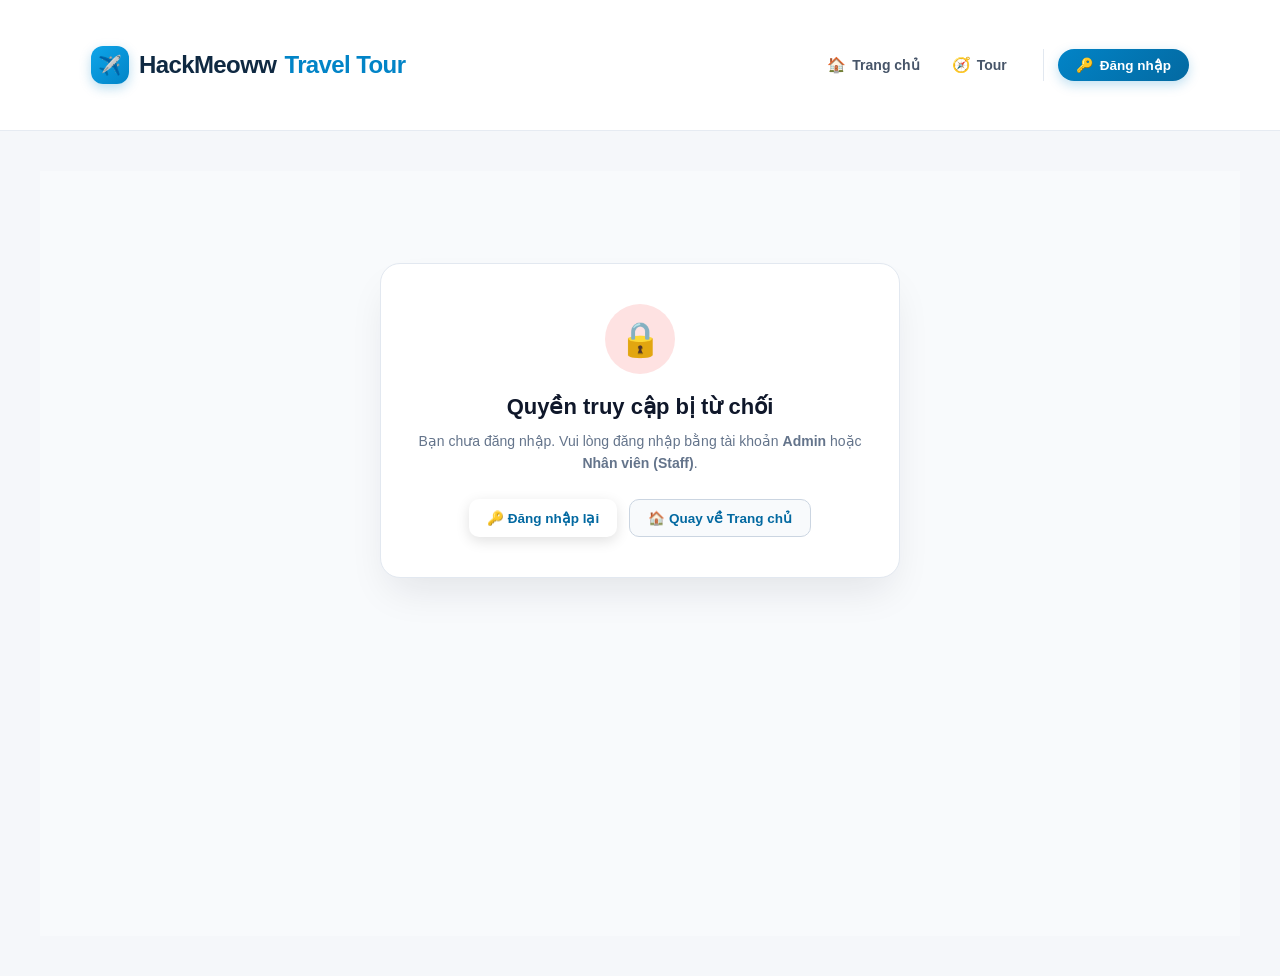
==== commit b12257ee: "Chỉnh mọi thứ" ====
--- a/pages/admin-bookings.html
+++ b/pages/admin-bookings.html
@@ -3,15 +3,15 @@
 <head>
     <meta charset="UTF-8">
     <meta name="viewport" content="width=device-width, initial-scale=1.0">
-    <title>Quản lý Booking - Travel Tour</title>
+    <title>Quản lý Booking - HackMeoww - Travel Tour</title>
     <link rel="stylesheet" href="../css/style.css">
 </head>
 
 <body>
     <!-- Header đồng bộ -->
-    <header class="header">
-        <div class="container navbar">
-            <a href="../index.html" class="logo">Travel Tour</a>
+    <header class="header header-admin">
+        <div class="container container-admin navbar">
+            <a href="../index.html" class="logo">HackMeoww - Travel Tour</a>
 
             <nav class="menu">
                 <a href="../index.html" data-nav="home">Trang chủ</a>
@@ -22,7 +22,7 @@
     </header>
 
     <main class="booking-mgmt-page">
-        <div class="container">
+        <div class="container container-admin">
 
             <!-- MÀN HÌNH CHẶN QUYỀN TRUY CẬP (NẾU KHÔNG PHẢI ADMIN / STAFF) -->
             <div id="accessDeniedSection" class="admin-denied-container" style="display: none;">
@@ -71,6 +71,10 @@
                         <a href="admin-tours.html" class="btn-admin-hero btn-ghost">
                             <span>🧭</span>
                             <span>Kho Tour</span>
+                        </a>
+                        <a href="admin-users.html" class="btn-admin-hero btn-ghost" id="btnNavUsers">
+                            <span>👥</span>
+                            <span>Tài khoản</span>
                         </a>
                     </div>
                 </div>
@@ -138,14 +142,14 @@
                         <table class="admin-data-table">
                             <thead>
                                 <tr>
-                                    <th style="width: 105px;">Mã Booking</th>
-                                    <th>Khách hàng</th>
-                                    <th>Chương trình Tour</th>
-                                    <th>Lịch trình</th>
-                                    <th style="text-align: center; width: 85px;">Số khách</th>
-                                    <th style="text-align: right; width: 130px;">Tổng tiền</th>
+                                    <th style="width: 110px;">Mã Booking</th>
+                                    <th style="min-width: 190px;">Khách hàng</th>
+                                    <th style="min-width: 250px;">Chương trình Tour</th>
+                                    <th style="min-width: 180px;">Lịch trình</th>
+                                    <th style="text-align: center; width: 95px;">Số khách</th>
+                                    <th style="text-align: right; width: 140px;">Tổng tiền</th>
                                     <th style="text-align: center; width: 135px;">Trạng thái</th>
-                                    <th style="text-align: center; width: 220px;">Hành động nghiệp vụ</th>
+                                    <th style="text-align: center; min-width: 270px; width: 280px;">Hành động nghiệp vụ</th>
                                 </tr>
                             </thead>
                             <tbody id="bookingsTableBody">
@@ -233,10 +237,13 @@
             accessDeniedSection.style.display = "none";
             bookingMainSection.style.display = "block";
 
-            // Nếu là Staff, ẩn nút Dashboard (chỉ Admin mới có quyền Dashboard)
-            if (user.role !== "Admin") {
-                const btnGoDashboard = document.getElementById("btnGoDashboard");
-                if (btnGoDashboard) btnGoDashboard.style.display = "none";
+            // Tùy biến giao diện phù hợp với Nhân viên (Staff)
+            if (user.role === "Staff") {
+                const badgeTag = document.querySelector(".admin-role-badge-tag");
+                if (badgeTag) badgeTag.innerHTML = `👨‍💼 CA TRỰC ĐIỀU HÀNH & BÁN VÉ · ${user.fullName || user.userName || 'Nhân viên'}`;
+                // Ẩn nút quản lý tài khoản vì chỉ Admin mới có quyền
+                const btnNavUsers = document.getElementById("btnNavUsers");
+                if (btnNavUsers) btnNavUsers.style.display = "none";
             }
 
             // Đồng hồ thời gian thực
@@ -592,12 +599,14 @@
                                 </div>
                             </td>
                             <td>
-                                <div style="font-weight: 600; color: #0f172a; max-width: 240px; overflow: hidden; text-overflow: ellipsis; white-space: nowrap;">${escapeHtml(tourName)}</div>
-                                <small style="color: #0284c7; font-weight: 600;">📍 ${escapeHtml(destination)}</small>
+                                <div style="font-weight: 700; color: #0f172a; font-size: 14px; line-height: 1.35; margin-bottom: 4px;">${escapeHtml(tourName)}</div>
+                                <span style="display: inline-flex; align-items: center; gap: 4px; background: #e0f2fe; color: #0284c7; padding: 2px 8px; border-radius: 6px; font-size: 11.5px; font-weight: 700;">📍 ${escapeHtml(destination)}</span>
                             </td>
                             <td style="font-size: 12.5px; color: #475569; white-space: nowrap;">
-                                <div>${formatDateTime(b.bookingDate)}</div>
-                                <small style="color: #94a3b8;">Khởi hành: <strong>${formatDate(b.departureDate)}</strong></small>
+                                <div style="display: flex; flex-direction: column; gap: 3px;">
+                                    <span>🕒 Đặt: <strong>${formatDateTime(b.bookingDate)}</strong></span>
+                                    <span style="color: #0284c7;">🗓️ Đi: <strong>${formatDate(b.departureDate)}</strong></span>
+                                </div>
                             </td>
                             <td style="text-align: center; font-weight: 800; font-size: 14px;">
                                 ${b.numberOfPeople} <span style="font-size: 11px; font-weight: normal; color: #64748b;">khách</span>
@@ -609,7 +618,7 @@
                                 ${statusBadge}
                             </td>
                             <td style="text-align: center; white-space: nowrap;">
-                                <div style="display: inline-flex; gap: 5px; flex-wrap: wrap; justify-content: center;">
+                                <div style="display: inline-flex; gap: 6px; flex-wrap: nowrap; justify-content: center; align-items: center;">
                                     ${actionsHtml}
                                 </div>
                             </td>
--- a/css/style.css
+++ b/css/style.css
@@ -3909,15 +3909,54 @@
     border-radius: 20px;
     box-shadow: 0 25px 60px -15px rgba(0, 0, 0, 0.4);
     overflow: hidden;
-    max-height: 92vh;
+    max-height: 90vh;
     display: flex;
     flex-direction: column;
     animation: invoiceModalFadeIn 0.22s ease-out;
+}
+
+.tour-modal-card form {
+    display: flex;
+    flex-direction: column;
+    flex: 1;
+    min-height: 0;
+    overflow: hidden;
+    margin: 0;
 }
 
 .tour-form-body {
     padding: 24px;
     overflow-y: auto;
+    flex: 1;
+    min-height: 0;
+}
+
+.tour-form-body::-webkit-scrollbar {
+    width: 6px;
+}
+
+.tour-form-body::-webkit-scrollbar-track {
+    background: #f1f5f9;
+}
+
+.tour-form-body::-webkit-scrollbar-thumb {
+    background: #cbd5e1;
+    border-radius: 4px;
+}
+
+.tour-form-body::-webkit-scrollbar-thumb:hover {
+    background: #94a3b8;
+}
+
+.tour-modal-card .booking-modal-footer {
+    flex-shrink: 0;
+    display: flex;
+    justify-content: flex-end;
+    align-items: center;
+    gap: 12px;
+    padding: 16px 24px;
+    background: #f8fafc;
+    border-top: 1px solid #e2e8f0;
 }
 
 .tour-form-grid {
@@ -4177,4 +4216,1136 @@
         opacity: 1;
         transform: translateX(0);
     }
+}
+
+/* ==========================================================================
+   ADMIN USER MANAGEMENT & ROLE ASSIGNMENT STYLES (Quản lý tài khoản & Phân quyền)
+   ========================================================================== */
+.user-mgmt-page {
+    background: #f8fafc;
+    min-height: calc(100vh - 70px);
+    padding: 30px 0 60px;
+}
+
+.user-cell {
+    display: flex;
+    align-items: center;
+    gap: 12px;
+}
+
+.user-avatar-circle {
+    width: 42px;
+    height: 42px;
+    border-radius: 50%;
+    display: flex;
+    align-items: center;
+    justify-content: center;
+    font-size: 16px;
+    font-weight: 800;
+    color: #ffffff;
+    flex-shrink: 0;
+    box-shadow: 0 2px 6px rgba(0, 0, 0, 0.12);
+}
+
+.avatar-admin {
+    background: linear-gradient(135deg, #7c3aed, #4f46e5);
+}
+
+.avatar-staff {
+    background: linear-gradient(135deg, #0284c7, #0891b2);
+}
+
+.avatar-customer {
+    background: linear-gradient(135deg, #059669, #10b981);
+}
+
+.user-info-text strong {
+    display: block;
+    font-size: 14.5px;
+    font-weight: 700;
+    color: #0f172a;
+    line-height: 1.3;
+}
+
+.user-info-text small {
+    display: block;
+    font-size: 12px;
+    color: #64748b;
+    font-family: monospace;
+    margin-top: 2px;
+}
+
+/* Role Badges */
+.badge-role {
+    display: inline-flex;
+    align-items: center;
+    gap: 6px;
+    padding: 4px 12px;
+    border-radius: 20px;
+    font-size: 12px;
+    font-weight: 700;
+    text-transform: uppercase;
+    letter-spacing: 0.4px;
+}
+
+.badge-role.role-admin {
+    background: #f5f3ff;
+    color: #6d28d9;
+    border: 1px solid #ddd6fe;
+}
+
+.badge-role.role-staff {
+    background: #e0f2fe;
+    color: #0369a1;
+    border: 1px solid #bae6fd;
+}
+
+.badge-role.role-customer {
+    background: #ecfdf5;
+    color: #047857;
+    border: 1px solid #a7f3d0;
+}
+
+/* Inline Role Selector in table */
+.role-select-inline {
+    padding: 5px 10px;
+    border-radius: 8px;
+    border: 1px solid #cbd5e1;
+    font-size: 12.5px;
+    font-weight: 700;
+    background: #ffffff;
+    cursor: pointer;
+    transition: all 0.2s ease;
+}
+
+.role-select-inline:hover {
+    border-color: #0284c7;
+}
+
+.role-select-inline:focus {
+    outline: none;
+    border-color: #0284c7;
+    box-shadow: 0 0 0 3px rgba(2, 132, 199, 0.15);
+}
+
+/* Role Selector Cards in Modal */
+.role-cards-grid {
+    display: grid;
+    grid-template-columns: repeat(3, 1fr);
+    gap: 12px;
+    margin-top: 6px;
+}
+
+.role-card-item {
+    border: 2px solid #e2e8f0;
+    border-radius: 12px;
+    padding: 14px 12px;
+    cursor: pointer;
+    transition: all 0.2s ease;
+    background: #ffffff;
+    display: flex;
+    flex-direction: column;
+    position: relative;
+}
+
+.role-card-item:hover {
+    border-color: #93c5fd;
+    background: #f8fafc;
+}
+
+.role-card-item.selected {
+    border-color: #0284c7;
+    background: #f0f9ff;
+    box-shadow: 0 4px 12px rgba(2, 132, 199, 0.15);
+}
+
+.role-card-header {
+    display: flex;
+    align-items: center;
+    gap: 8px;
+    margin-bottom: 6px;
+}
+
+.role-card-icon {
+    font-size: 20px;
+}
+
+.role-card-name {
+    font-size: 14px;
+    font-weight: 800;
+    color: #0f172a;
+}
+
+.role-card-desc {
+    font-size: 11.5px;
+    color: #64748b;
+    line-height: 1.4;
+}
+
+.role-radio-hidden {
+    position: absolute;
+    opacity: 0;
+    pointer-events: none;
+}
+
+@media (max-width: 680px) {
+    .role-cards-grid {
+        grid-template-columns: 1fr;
+    }
+}
+
+/* ==========================================================================
+   CUSTOMER MY BOOKINGS PAGE STYLING (VÉ DU LỊCH & QUẢN LÝ ĐƠN ĐẶT TOUR)
+   ========================================================================== */
+.customer-bookings-main {
+    padding: 30px 0 70px;
+    background-color: #f8fafc;
+    min-height: calc(100vh - 80px);
+}
+
+/* 1. Customer Hero Card */
+.customer-hero-card {
+    background: linear-gradient(135deg, #0284c7 0%, #0369a1 60%, #075985 100%);
+    border-radius: 20px;
+    padding: 32px 36px;
+    color: #ffffff;
+    display: flex;
+    justify-content: space-between;
+    align-items: center;
+    gap: 24px;
+    box-shadow: 0 10px 30px rgba(2, 132, 199, 0.25);
+    margin-bottom: 24px;
+    position: relative;
+    overflow: hidden;
+}
+
+.customer-hero-card::after {
+    content: "";
+    position: absolute;
+    right: -40px;
+    top: -40px;
+    width: 240px;
+    height: 240px;
+    background: radial-gradient(circle, rgba(255, 255, 255, 0.15) 0%, rgba(255, 255, 255, 0) 70%);
+    border-radius: 50%;
+    pointer-events: none;
+}
+
+.customer-hero-left {
+    display: flex;
+    align-items: center;
+    gap: 22px;
+}
+
+.customer-avatar-large {
+    width: 68px;
+    height: 68px;
+    border-radius: 50%;
+    background: rgba(255, 255, 255, 0.2);
+    backdrop-filter: blur(8px);
+    border: 2px solid rgba(255, 255, 255, 0.4);
+    display: flex;
+    align-items: center;
+    justify-content: center;
+    font-size: 28px;
+    font-weight: 800;
+    color: #ffffff;
+    box-shadow: 0 4px 15px rgba(0, 0, 0, 0.1);
+    flex-shrink: 0;
+}
+
+.customer-hero-info h1 {
+    font-size: 26px;
+    font-weight: 800;
+    margin: 0 0 6px 0;
+    line-height: 1.25;
+    letter-spacing: -0.5px;
+    color: #ffffff;
+}
+
+.customer-hero-info p {
+    font-size: 14.5px;
+    color: #e0f2fe;
+    margin: 0 0 12px 0;
+    line-height: 1.4;
+}
+
+.customer-badge-chips {
+    display: flex;
+    flex-wrap: wrap;
+    gap: 8px;
+}
+
+.customer-chip {
+    display: inline-flex;
+    align-items: center;
+    gap: 6px;
+    background: rgba(255, 255, 255, 0.15);
+    border: 1px solid rgba(255, 255, 255, 0.25);
+    border-radius: 20px;
+    padding: 3px 12px;
+    font-size: 12.5px;
+    color: #ffffff;
+    backdrop-filter: blur(4px);
+}
+
+.customer-hero-actions {
+    display: flex;
+    gap: 12px;
+    flex-wrap: wrap;
+    flex-shrink: 0;
+}
+
+.btn-cust-hero {
+    display: inline-flex;
+    align-items: center;
+    gap: 8px;
+    padding: 10px 20px;
+    border-radius: 12px;
+    font-size: 14px;
+    font-weight: 700;
+    text-decoration: none;
+    cursor: pointer;
+    transition: all 0.2s ease;
+    border: none;
+}
+
+.btn-cust-hero.btn-light {
+    background: #ffffff;
+    color: #0284c7;
+    box-shadow: 0 4px 12px rgba(0, 0, 0, 0.1);
+}
+
+.btn-cust-hero.btn-light:hover {
+    background: #f0f9ff;
+    transform: translateY(-2px);
+    box-shadow: 0 6px 16px rgba(0, 0, 0, 0.15);
+}
+
+.btn-cust-hero.btn-glass {
+    background: rgba(255, 255, 255, 0.15);
+    color: #ffffff;
+    border: 1px solid rgba(255, 255, 255, 0.3);
+    backdrop-filter: blur(6px);
+}
+
+.btn-cust-hero.btn-glass:hover {
+    background: rgba(255, 255, 255, 0.25);
+    transform: translateY(-2px);
+}
+
+/* 2. Customer Quick Stats Grid */
+.customer-stats-grid {
+    display: grid;
+    grid-template-columns: repeat(4, 1fr);
+    gap: 16px;
+    margin-bottom: 24px;
+}
+
+.cust-stat-card {
+    background: #ffffff;
+    border-radius: 16px;
+    padding: 20px 22px;
+    border: 1px solid #e2e8f0;
+    box-shadow: 0 2px 10px rgba(0, 0, 0, 0.03);
+    display: flex;
+    align-items: center;
+    gap: 16px;
+    transition: all 0.2s ease;
+}
+
+.cust-stat-card:hover {
+    transform: translateY(-2px);
+    box-shadow: 0 6px 18px rgba(0, 0, 0, 0.06);
+    border-color: #cbd5e1;
+}
+
+.cust-stat-icon {
+    width: 50px;
+    height: 50px;
+    border-radius: 14px;
+    display: flex;
+    align-items: center;
+    justify-content: center;
+    font-size: 24px;
+    flex-shrink: 0;
+}
+
+.cust-stat-icon.icon-all {
+    background: #e0f2fe;
+    color: #0284c7;
+}
+
+.cust-stat-icon.icon-pending {
+    background: #fef3c7;
+    color: #b45309;
+}
+
+.cust-stat-icon.icon-confirmed {
+    background: #dcfce7;
+    color: #15803d;
+}
+
+.cust-stat-icon.icon-money {
+    background: #f5f3ff;
+    color: #7c3aed;
+}
+
+.cust-stat-info {
+    flex: 1;
+}
+
+.cust-stat-label {
+    font-size: 13px;
+    color: #64748b;
+    margin-bottom: 4px;
+    font-weight: 600;
+}
+
+.cust-stat-val {
+    font-size: 22px;
+    font-weight: 800;
+    color: #0f172a;
+    line-height: 1.2;
+}
+
+/* 3. Filter & Tools Bar */
+.cust-toolbar-card {
+    background: #ffffff;
+    border-radius: 16px;
+    padding: 16px 20px;
+    border: 1px solid #e2e8f0;
+    box-shadow: 0 2px 10px rgba(0, 0, 0, 0.03);
+    margin-bottom: 24px;
+    display: flex;
+    flex-direction: column;
+    gap: 14px;
+}
+
+.cust-tabs-row {
+    display: flex;
+    gap: 8px;
+    flex-wrap: wrap;
+    border-bottom: 1px solid #f1f5f9;
+    padding-bottom: 14px;
+}
+
+.cust-tab-btn {
+    display: inline-flex;
+    align-items: center;
+    gap: 8px;
+    padding: 8px 16px;
+    border-radius: 10px;
+    font-size: 13.5px;
+    font-weight: 700;
+    color: #64748b;
+    background: transparent;
+    border: 1px solid transparent;
+    cursor: pointer;
+    transition: all 0.2s ease;
+}
+
+.cust-tab-btn:hover {
+    color: #0284c7;
+    background: #f0f9ff;
+}
+
+.cust-tab-btn.active {
+    color: #0284c7;
+    background: #e0f2fe;
+    border-color: #bae6fd;
+}
+
+.cust-tab-count {
+    display: inline-flex;
+    align-items: center;
+    justify-content: center;
+    min-width: 20px;
+    height: 20px;
+    padding: 0 6px;
+    border-radius: 10px;
+    font-size: 11.5px;
+    font-weight: 800;
+    background: #e2e8f0;
+    color: #334155;
+}
+
+.cust-tab-btn.active .cust-tab-count {
+    background: #0284c7;
+    color: #ffffff;
+}
+
+.cust-filter-tools {
+    display: flex;
+    justify-content: space-between;
+    align-items: center;
+    gap: 14px;
+    flex-wrap: wrap;
+}
+
+.cust-search-wrapper {
+    position: relative;
+    flex: 1;
+    min-width: 260px;
+}
+
+.cust-search-icon {
+    position: absolute;
+    left: 14px;
+    top: 50%;
+    transform: translateY(-50%);
+    color: #94a3b8;
+    font-size: 16px;
+    pointer-events: none;
+}
+
+.cust-search-input {
+    width: 100%;
+    height: 42px;
+    padding: 0 16px 0 40px;
+    border-radius: 10px;
+    border: 1px solid #cbd5e1;
+    font-size: 14px;
+    color: #0f172a;
+    background: #f8fafc;
+    transition: all 0.2s ease;
+    box-sizing: border-box;
+}
+
+.cust-search-input:focus {
+    outline: none;
+    border-color: #0284c7;
+    background: #ffffff;
+    box-shadow: 0 0 0 3px rgba(2, 132, 199, 0.12);
+}
+
+.cust-sort-wrapper {
+    display: flex;
+    align-items: center;
+    gap: 10px;
+    flex-shrink: 0;
+}
+
+.cust-sort-label {
+    font-size: 13.5px;
+    color: #64748b;
+    font-weight: 600;
+}
+
+.cust-sort-select {
+    height: 42px;
+    padding: 0 14px;
+    border-radius: 10px;
+    border: 1px solid #cbd5e1;
+    font-size: 13.5px;
+    font-weight: 700;
+    color: #0f172a;
+    background: #f8fafc;
+    cursor: pointer;
+    transition: all 0.2s ease;
+}
+
+.cust-sort-select:focus {
+    outline: none;
+    border-color: #0284c7;
+    background: #ffffff;
+}
+
+/* 4. Booking Ticket Cards (Thẻ Vé Du Lịch Hiện Đại) */
+.booking-tickets-container {
+    display: flex;
+    flex-direction: column;
+    gap: 20px;
+}
+
+.booking-ticket-card {
+    background: #ffffff;
+    border-radius: 18px;
+    border: 1px solid #e2e8f0;
+    box-shadow: 0 3px 14px rgba(0, 0, 0, 0.04);
+    overflow: hidden;
+    transition: all 0.25s cubic-bezier(0.16, 1, 0.3, 1);
+}
+
+.booking-ticket-card:hover {
+    transform: translateY(-3px);
+    box-shadow: 0 10px 28px rgba(2, 132, 199, 0.12);
+    border-color: #bae6fd;
+}
+
+/* Ticket Top Header */
+.ticket-top-bar {
+    background: #f8fafc;
+    border-bottom: 1px solid #f1f5f9;
+    padding: 14px 24px;
+    display: flex;
+    justify-content: space-between;
+    align-items: center;
+    flex-wrap: wrap;
+    gap: 12px;
+}
+
+.ticket-meta-left {
+    display: flex;
+    align-items: center;
+    gap: 14px;
+    flex-wrap: wrap;
+}
+
+.ticket-code-tag {
+    display: inline-flex;
+    align-items: center;
+    gap: 6px;
+    background: #e0f2fe;
+    color: #0369a1;
+    font-weight: 800;
+    font-size: 13.5px;
+    padding: 4px 10px;
+    border-radius: 8px;
+    letter-spacing: 0.5px;
+    border: 1px solid #bae6fd;
+}
+
+.btn-copy-code {
+    background: transparent;
+    border: none;
+    cursor: pointer;
+    color: #0284c7;
+    font-size: 12px;
+    padding: 2px 4px;
+    border-radius: 4px;
+    transition: background 0.15s ease;
+}
+
+.btn-copy-code:hover {
+    background: #bae6fd;
+}
+
+.ticket-booking-date {
+    font-size: 13px;
+    color: #64748b;
+    display: inline-flex;
+    align-items: center;
+    gap: 5px;
+}
+
+/* Status Badges */
+.ticket-status-badge {
+    display: inline-flex;
+    align-items: center;
+    gap: 6px;
+    padding: 6px 14px;
+    border-radius: 20px;
+    font-size: 13px;
+    font-weight: 800;
+}
+
+.ticket-status-badge.status-pending {
+    background: #fef3c7;
+    color: #b45309;
+    border: 1px solid #fde68a;
+}
+
+.ticket-status-badge.status-confirmed {
+    background: #dcfce7;
+    color: #15803d;
+    border: 1px solid #bbf7d0;
+}
+
+.ticket-status-badge.status-cancelled {
+    background: #fee2e2;
+    color: #b91c1c;
+    border: 1px solid #fecaca;
+}
+
+.ticket-status-badge.status-refunded {
+    background: #f3e8ff;
+    color: #7e22ce;
+    border: 1px solid #e9d5ff;
+}
+
+/* Ticket Main Layout */
+.ticket-body-grid {
+    padding: 24px;
+    display: grid;
+    grid-template-columns: 200px 1fr 240px;
+    gap: 24px;
+    align-items: center;
+}
+
+/* Left: Scenic Destination Poster */
+.ticket-poster-box {
+    position: relative;
+    height: 140px;
+    border-radius: 14px;
+    overflow: hidden;
+    background: linear-gradient(135deg, #0284c7 0%, #0369a1 100%);
+    display: flex;
+    flex-direction: column;
+    justify-content: flex-end;
+    padding: 14px;
+    color: #ffffff;
+    box-shadow: 0 4px 12px rgba(0, 0, 0, 0.08);
+}
+
+.ticket-poster-icon {
+    position: absolute;
+    top: 12px;
+    right: 12px;
+    font-size: 32px;
+    opacity: 0.85;
+}
+
+.ticket-poster-dest {
+    font-size: 16px;
+    font-weight: 800;
+    margin-bottom: 2px;
+    text-shadow: 0 1px 3px rgba(0, 0, 0, 0.4);
+}
+
+.ticket-poster-tag {
+    font-size: 11.5px;
+    background: rgba(0, 0, 0, 0.35);
+    backdrop-filter: blur(4px);
+    display: inline-block;
+    align-self: flex-start;
+    padding: 2px 8px;
+    border-radius: 6px;
+    font-weight: 600;
+}
+
+/* Center: Trip Info & Stepper */
+.ticket-center-info {
+    display: flex;
+    flex-direction: column;
+    gap: 14px;
+}
+
+.ticket-tour-title {
+    font-size: 19px;
+    font-weight: 800;
+    color: #0f172a;
+    line-height: 1.35;
+    margin: 0;
+}
+
+.ticket-tour-title a {
+    color: #0f172a;
+    text-decoration: none;
+    transition: color 0.15s ease;
+}
+
+.ticket-tour-title a:hover {
+    color: #0284c7;
+}
+
+.ticket-specs-row {
+    display: grid;
+    grid-template-columns: repeat(3, 1fr);
+    gap: 12px;
+    background: #f8fafc;
+    border-radius: 12px;
+    padding: 12px 16px;
+    border: 1px solid #f1f5f9;
+}
+
+.ticket-spec-item {
+    display: flex;
+    flex-direction: column;
+    gap: 2px;
+}
+
+.ticket-spec-label {
+    font-size: 12px;
+    color: #64748b;
+    font-weight: 600;
+}
+
+.ticket-spec-value {
+    font-size: 13.5px;
+    font-weight: 800;
+    color: #1e293b;
+    display: flex;
+    align-items: center;
+    gap: 5px;
+}
+
+.departure-countdown-pill {
+    display: inline-block;
+    font-size: 11px;
+    font-weight: 700;
+    padding: 1px 6px;
+    border-radius: 6px;
+    margin-left: 4px;
+}
+
+.departure-countdown-pill.pill-upcoming {
+    background: #e0f2fe;
+    color: #0284c7;
+}
+
+.departure-countdown-pill.pill-today {
+    background: #dcfce7;
+    color: #15803d;
+}
+
+.departure-countdown-pill.pill-passed {
+    background: #f1f5f9;
+    color: #94a3b8;
+}
+
+/* Mini Stepper Progress Tracker */
+.ticket-stepper {
+    display: flex;
+    align-items: center;
+    justify-content: space-between;
+    position: relative;
+    padding: 6px 0;
+}
+
+.ticket-stepper::before {
+    content: "";
+    position: absolute;
+    top: 50%;
+    left: 20px;
+    right: 20px;
+    height: 3px;
+    background: #e2e8f0;
+    transform: translateY(-50%);
+    z-index: 1;
+}
+
+.stepper-node {
+    position: relative;
+    z-index: 2;
+    display: flex;
+    flex-direction: column;
+    align-items: center;
+    gap: 4px;
+    background: #ffffff;
+    padding: 0 6px;
+}
+
+.stepper-dot {
+    width: 20px;
+    height: 20px;
+    border-radius: 50%;
+    background: #e2e8f0;
+    color: #94a3b8;
+    font-size: 11px;
+    display: flex;
+    align-items: center;
+    justify-content: center;
+    font-weight: 800;
+    transition: all 0.2s ease;
+}
+
+.stepper-node.active .stepper-dot {
+    background: #0284c7;
+    color: #ffffff;
+    box-shadow: 0 0 0 4px #e0f2fe;
+}
+
+.stepper-node.completed .stepper-dot {
+    background: #10b981;
+    color: #ffffff;
+}
+
+.stepper-label {
+    font-size: 11.5px;
+    color: #64748b;
+    font-weight: 600;
+    white-space: nowrap;
+}
+
+.stepper-node.active .stepper-label {
+    color: #0284c7;
+    font-weight: 800;
+}
+
+/* Right: Pricing & Actions Box */
+.ticket-right-action-box {
+    display: flex;
+    flex-direction: column;
+    gap: 12px;
+    border-left: 1px dashed #cbd5e1;
+    padding-left: 24px;
+}
+
+.ticket-price-block {
+    display: flex;
+    flex-direction: column;
+    gap: 2px;
+}
+
+.ticket-price-label {
+    font-size: 12px;
+    color: #64748b;
+    font-weight: 600;
+}
+
+.ticket-total-price {
+    font-size: 22px;
+    font-weight: 900;
+    color: #0284c7;
+    letter-spacing: -0.5px;
+    line-height: 1.2;
+}
+
+.ticket-unit-price {
+    font-size: 12px;
+    color: #94a3b8;
+}
+
+.ticket-btn-group {
+    display: flex;
+    flex-direction: column;
+    gap: 8px;
+}
+
+.btn-ticket-action {
+    display: inline-flex;
+    align-items: center;
+    justify-content: center;
+    gap: 8px;
+    height: 38px;
+    padding: 0 14px;
+    border-radius: 10px;
+    font-size: 13px;
+    font-weight: 700;
+    cursor: pointer;
+    text-decoration: none;
+    border: none;
+    transition: all 0.2s ease;
+}
+
+.btn-ticket-print {
+    background: #0284c7;
+    color: #ffffff;
+}
+
+.btn-ticket-print:hover {
+    background: #0369a1;
+    box-shadow: 0 4px 12px rgba(2, 132, 199, 0.25);
+}
+
+.btn-ticket-detail {
+    background: #f1f5f9;
+    color: #334155;
+    border: 1px solid #cbd5e1;
+}
+
+.btn-ticket-detail:hover {
+    background: #e2e8f0;
+    color: #0f172a;
+}
+
+.btn-ticket-cancel {
+    background: #fff1f2;
+    color: #e11d48;
+    border: 1px solid #fecdd3;
+}
+
+.btn-ticket-cancel:hover {
+    background: #ffe4e6;
+    color: #be123c;
+}
+
+.btn-ticket-pay {
+    background: #10b981;
+    color: #ffffff;
+    font-weight: 800;
+}
+
+.btn-ticket-pay:hover {
+    background: #059669;
+    box-shadow: 0 4px 12px rgba(16, 185, 129, 0.25);
+}
+
+/* 5. Empty State */
+.cust-empty-state {
+    background: #ffffff;
+    border-radius: 20px;
+    padding: 60px 24px;
+    text-align: center;
+    border: 1px solid #e2e8f0;
+    box-shadow: 0 4px 20px rgba(0, 0, 0, 0.04);
+}
+
+.cust-empty-icon {
+    font-size: 64px;
+    margin-bottom: 16px;
+    animation: floatAnim 3s ease-in-out infinite;
+}
+
+@keyframes floatAnim {
+    0%, 100% { transform: translateY(0); }
+    50% { transform: translateY(-8px); }
+}
+
+.cust-empty-state h3 {
+    font-size: 22px;
+    font-weight: 800;
+    color: #0f172a;
+    margin-bottom: 8px;
+}
+
+.cust-empty-state p {
+    font-size: 15px;
+    color: #64748b;
+    max-width: 480px;
+    margin: 0 auto 24px auto;
+    line-height: 1.5;
+}
+
+/* 6. Custom Cancel Booking Modal */
+.cust-cancel-overlay {
+    position: fixed;
+    top: 0;
+    left: 0;
+    right: 0;
+    bottom: 0;
+    background: rgba(15, 23, 42, 0.65);
+    backdrop-filter: blur(4px);
+    display: flex;
+    align-items: center;
+    justify-content: center;
+    z-index: 9999;
+    padding: 16px;
+}
+
+.cust-cancel-card {
+    background: #ffffff;
+    border-radius: 20px;
+    max-width: 520px;
+    width: 100%;
+    box-shadow: 0 20px 50px rgba(0, 0, 0, 0.25);
+    overflow: hidden;
+    animation: modalPop 0.25s cubic-bezier(0.16, 1, 0.3, 1);
+}
+
+@keyframes modalPop {
+    from {
+        opacity: 0;
+        transform: scale(0.92);
+    }
+    to {
+        opacity: 1;
+        transform: scale(1);
+    }
+}
+
+.cust-cancel-header {
+    background: #fff1f2;
+    border-bottom: 1px solid #ffe4e6;
+    padding: 20px 24px;
+    display: flex;
+    align-items: center;
+    gap: 12px;
+}
+
+.cust-cancel-icon {
+    width: 40px;
+    height: 40px;
+    border-radius: 10px;
+    background: #fee2e2;
+    color: #e11d48;
+    display: flex;
+    align-items: center;
+    justify-content: center;
+    font-size: 20px;
+    flex-shrink: 0;
+}
+
+.cust-cancel-title {
+    font-size: 18px;
+    font-weight: 800;
+    color: #9f1239;
+    margin: 0;
+}
+
+.cust-cancel-body {
+    padding: 24px;
+    display: flex;
+    flex-direction: column;
+    gap: 16px;
+}
+
+.cust-cancel-tourbox {
+    background: #f8fafc;
+    border-radius: 12px;
+    padding: 14px 16px;
+    border: 1px solid #e2e8f0;
+}
+
+.cust-cancel-tourbox strong {
+    display: block;
+    font-size: 15px;
+    color: #0f172a;
+    margin-bottom: 4px;
+}
+
+.cust-cancel-tourbox span {
+    font-size: 13px;
+    color: #64748b;
+}
+
+.cust-cancel-alert {
+    background: #fffbeb;
+    border: 1px solid #fef3c7;
+    border-radius: 10px;
+    padding: 12px 14px;
+    font-size: 13px;
+    color: #92400e;
+    line-height: 1.45;
+}
+
+.cust-cancel-footer {
+    background: #f8fafc;
+    border-top: 1px solid #e2e8f0;
+    padding: 16px 24px;
+    display: flex;
+    justify-content: flex-end;
+    gap: 10px;
+}
+
+/* Responsive adjustments */
+@media (max-width: 1024px) {
+    .customer-stats-grid {
+        grid-template-columns: repeat(2, 1fr);
+    }
+    .ticket-body-grid {
+        grid-template-columns: 1fr;
+        gap: 18px;
+    }
+    .ticket-poster-box {
+        height: 100px;
+    }
+    .ticket-right-action-box {
+        border-left: none;
+        border-top: 1px dashed #cbd5e1;
+        padding-left: 0;
+        padding-top: 16px;
+        flex-direction: row;
+        justify-content: space-between;
+        align-items: center;
+    }
+}
+
+@media (max-width: 768px) {
+    .customer-hero-card {
+        flex-direction: column;
+        align-items: flex-start;
+        padding: 24px;
+    }
+    .customer-stats-grid {
+        grid-template-columns: 1fr;
+    }
+    .ticket-specs-row {
+        grid-template-columns: 1fr;
+    }
+    .ticket-right-action-box {
+        flex-direction: column;
+        align-items: stretch;
+    }
 }
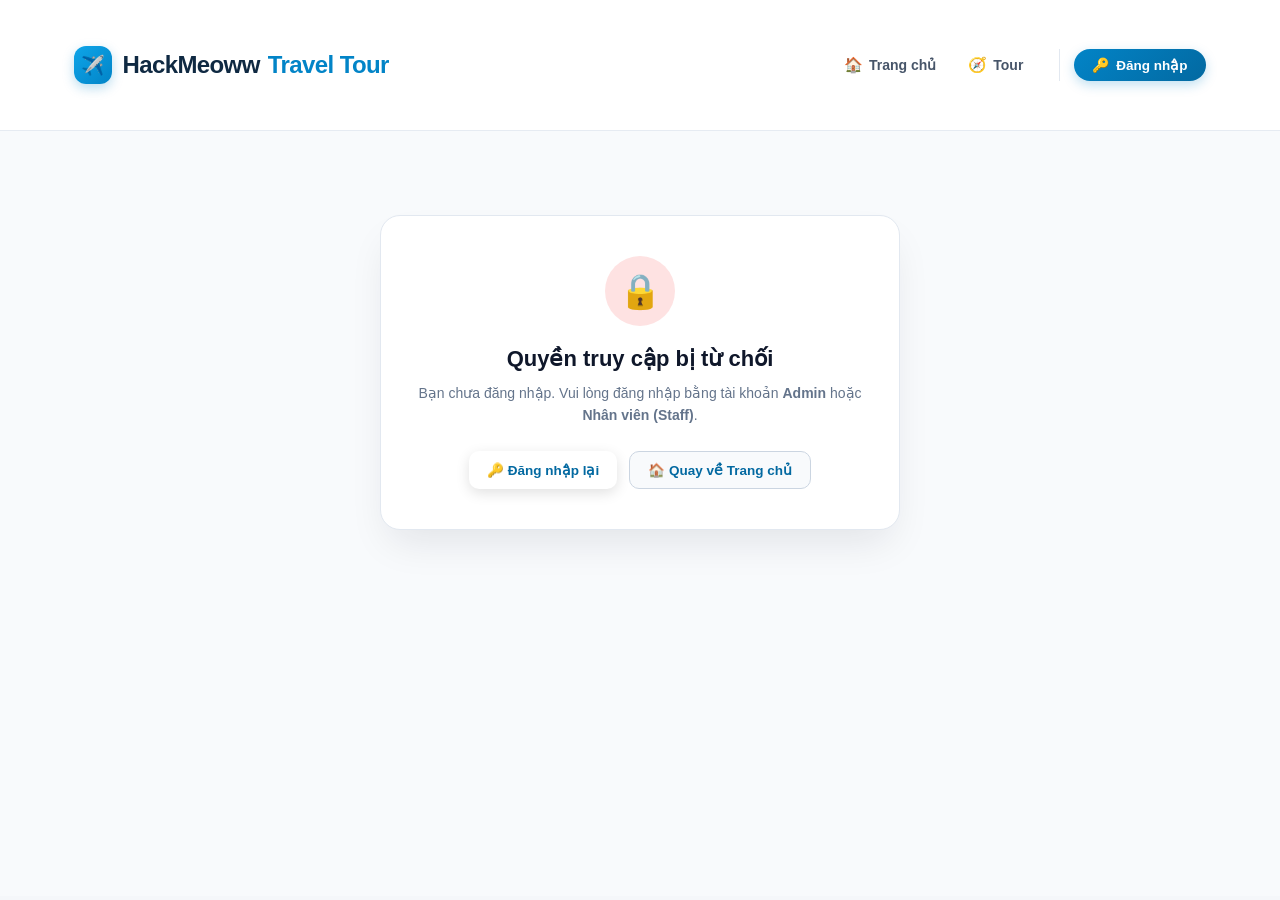
==== commit 99160830: "Hoàn Thành" ====
--- a/pages/admin-bookings.html
+++ b/pages/admin-bookings.html
@@ -138,8 +138,8 @@
                         </div>
                     </div>
 
-                    <div class="admin-table-container" style="border: none; border-radius: 0;">
-                        <table class="admin-data-table">
+                    <div class="admin-table-container" style="border: none; border-radius: 0; overflow-x: auto; width: 100%;">
+                        <table class="admin-data-table" style="width: 100%; min-width: 1280px;">
                             <thead>
                                 <tr>
                                     <th style="width: 110px;">Mã Booking</th>
@@ -614,7 +614,7 @@
                             <td style="text-align: right; font-weight: 800; color: #087db5; font-size: 14.5px; white-space: nowrap;">
                                 ${formatVND(b.totalPrice)}
                             </td>
-                            <td style="text-align: center;">
+                            <td style="text-align: center; white-space: nowrap;">
                                 ${statusBadge}
                             </td>
                             <td style="text-align: center; white-space: nowrap;">
--- a/css/style.css
+++ b/css/style.css
@@ -1796,6 +1796,11 @@
     text-decoration: underline;
 }
 
+.forgot-link:hover {
+    text-decoration: underline !important;
+    color: #0284c7 !important;
+}
+
 .login-back {
     display: block;
     margin-top: 24px;
@@ -3354,6 +3359,110 @@
 }
 
 /* ====================================================
+   ADMIN LAYOUT WIDE (Mở rộng sang 2 bên để chứa đủ thông tin bảng biểu)
+   ==================================================== */
+main.booking-mgmt-page,
+main.tour-mgmt-page,
+main.user-mgmt-page,
+main.admin-dashboard-page {
+    max-width: 100% !important;
+    width: 100% !important;
+    margin: 0 !important;
+    padding: 24px 0 60px !important;
+    text-align: left;
+    box-sizing: border-box;
+}
+
+.container-admin,
+.container-wide,
+.booking-mgmt-page .container,
+.tour-mgmt-page .container,
+.user-mgmt-page .container,
+.admin-dashboard-page .container {
+    width: 96% !important;
+    max-width: 1850px !important;
+    margin: 0 auto !important;
+    padding-left: 20px !important;
+    padding-right: 20px !important;
+    box-sizing: border-box;
+}
+
+/* Đồng bộ độ rộng thanh navbar trên các trang quản trị */
+body:has(.booking-mgmt-page, .tour-mgmt-page, .user-mgmt-page, .admin-dashboard-page) .header .container,
+.header.header-admin .container,
+.header.header-wide .container {
+    width: 96% !important;
+    max-width: 1850px !important;
+    padding-left: 20px !important;
+    padding-right: 20px !important;
+    box-sizing: border-box;
+}
+
+/* Đảm bảo bảng danh sách và card quản trị mở rộng tối đa */
+.booking-mgmt-page .admin-card,
+.tour-mgmt-page .admin-card,
+.user-mgmt-page .admin-card,
+.admin-dashboard-page .admin-card {
+    width: 100% !important;
+    max-width: 100% !important;
+    box-sizing: border-box;
+}
+
+.admin-table-container,
+.admin-table-wrapper {
+    overflow-x: auto;
+    border-radius: 12px;
+    border: 1px solid #e2e8f0;
+    width: 100%;
+    box-sizing: border-box;
+}
+
+.admin-table-container::-webkit-scrollbar,
+.admin-table-wrapper::-webkit-scrollbar {
+    height: 8px;
+}
+
+.admin-table-container::-webkit-scrollbar-track,
+.admin-table-wrapper::-webkit-scrollbar-track {
+    background: #f1f5f9;
+}
+
+.admin-table-container::-webkit-scrollbar-thumb,
+.admin-table-wrapper::-webkit-scrollbar-thumb {
+    background: #cbd5e1;
+    border-radius: 4px;
+}
+
+.admin-table-container::-webkit-scrollbar-thumb:hover,
+.admin-table-wrapper::-webkit-scrollbar-thumb:hover {
+    background: #94a3b8;
+}
+
+.admin-data-table,
+.admin-table {
+    width: 100%;
+    border-collapse: collapse;
+    font-size: 13.5px;
+    text-align: left;
+    min-width: 1280px;
+}
+
+/* Thanh tìm kiếm mở rộng thoáng hơn */
+.booking-mgmt-page .search-input-wrapper {
+    max-width: 600px;
+}
+
+.btn-action-sm.btn-print {
+    background: #0284c7;
+    color: #ffffff;
+}
+
+.btn-action-sm.btn-print:hover {
+    background: #0369a1;
+    transform: translateY(-1px);
+}
+
+/* ====================================================
    BOOKING MANAGEMENT (Quản lý Booking Chuyên nghiệp)
    ==================================================== */
 .booking-mgmt-page {
